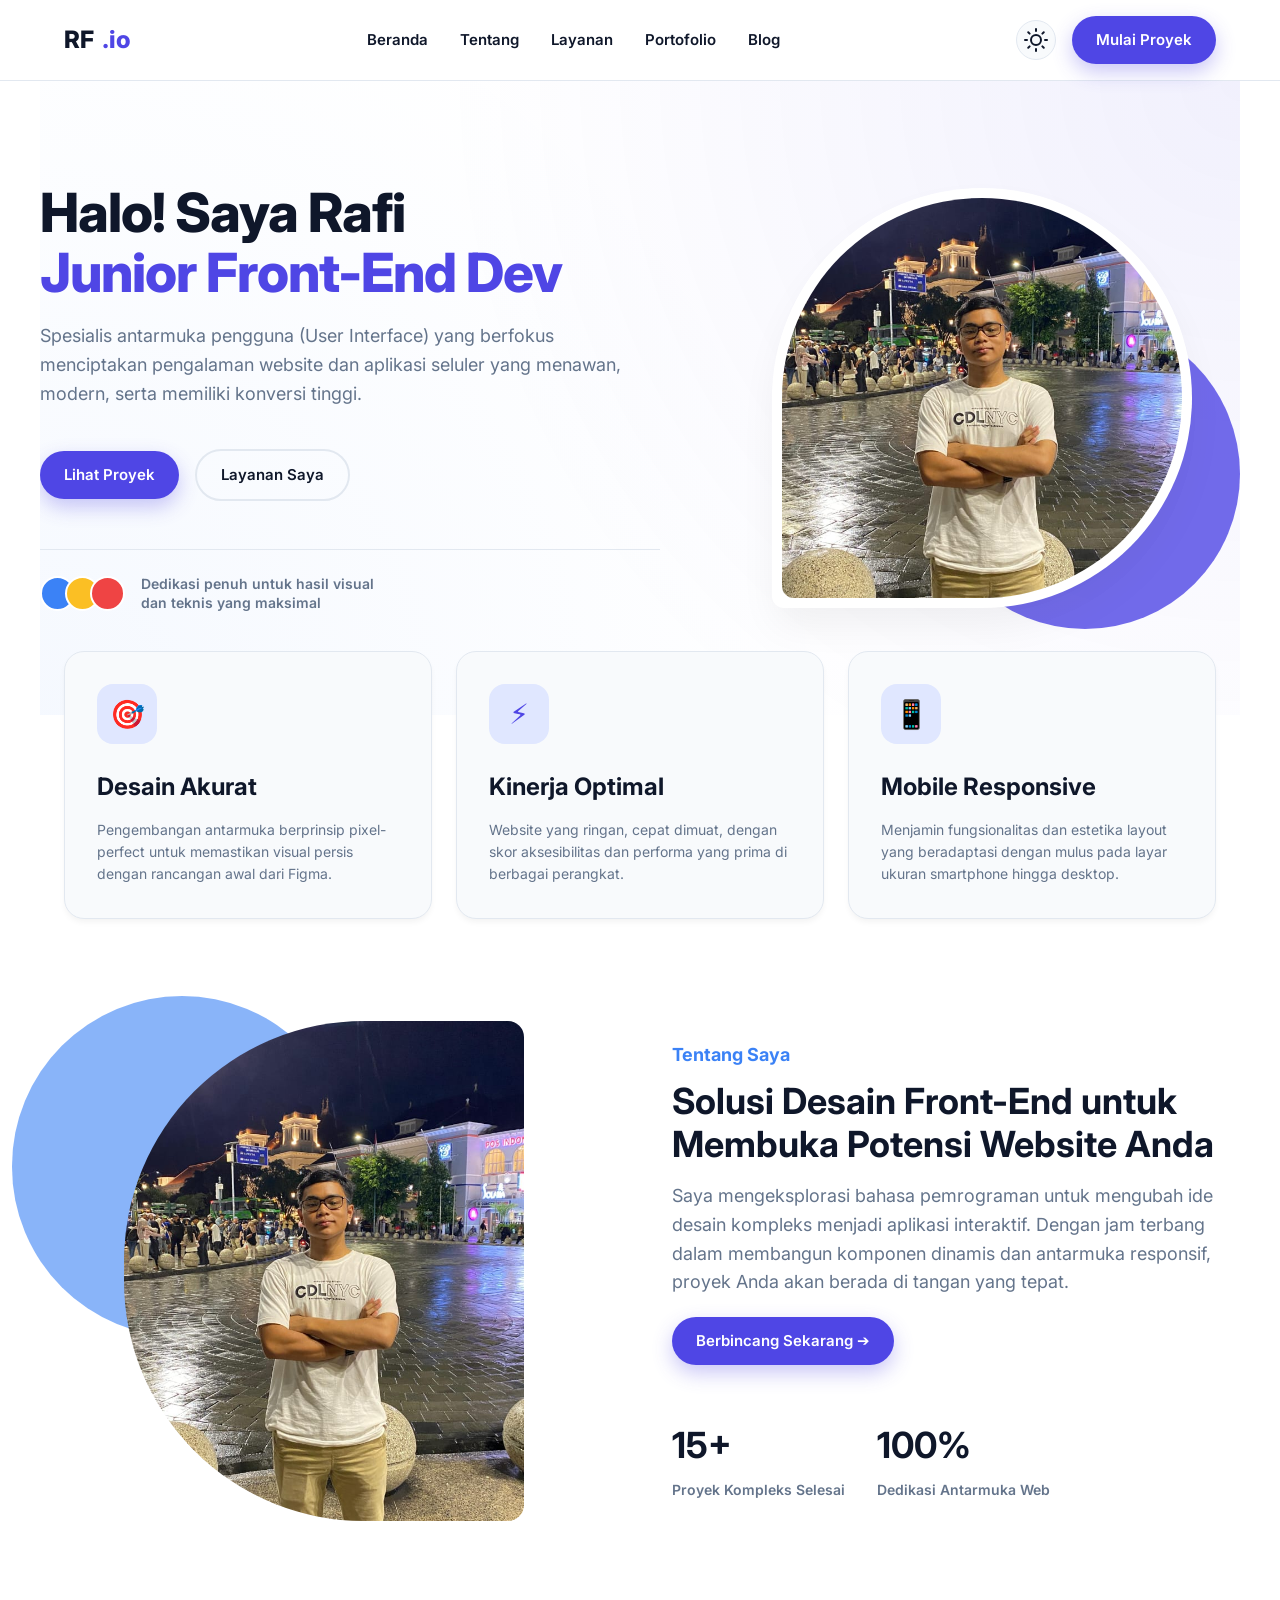
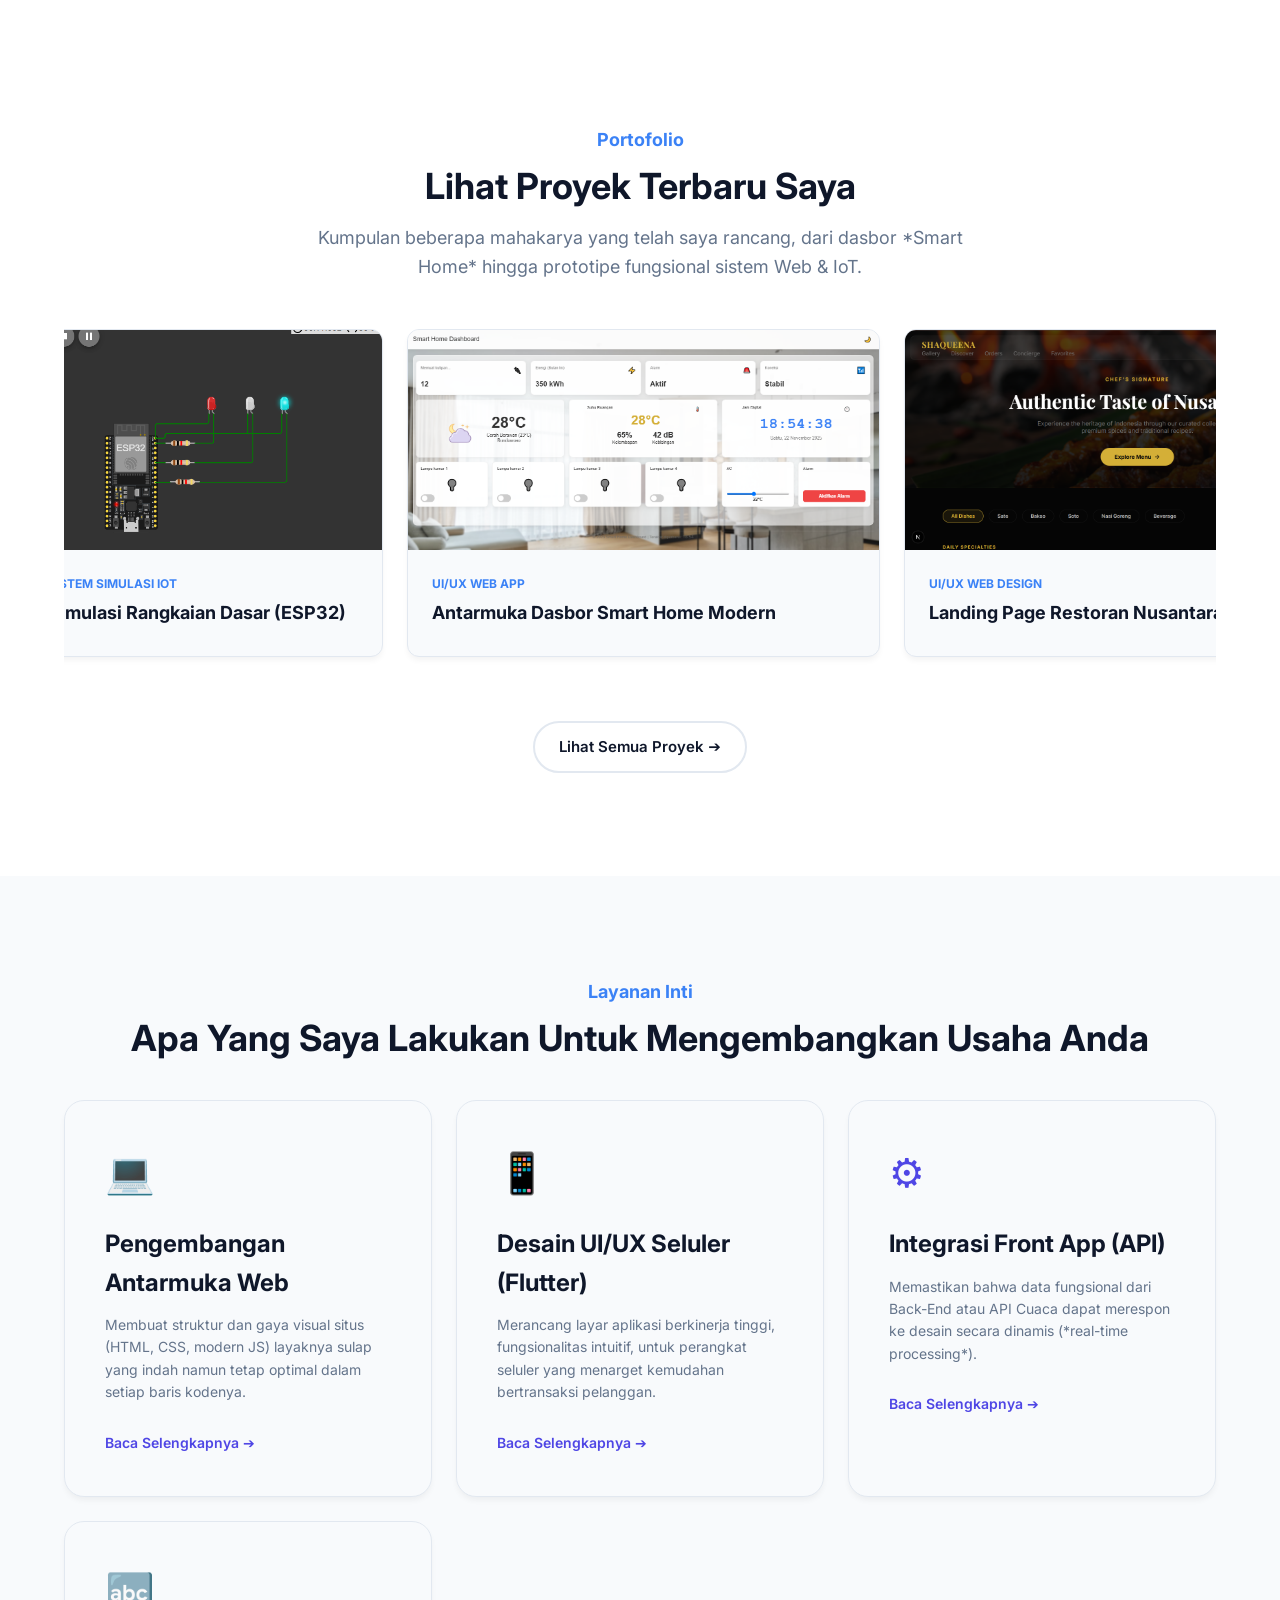
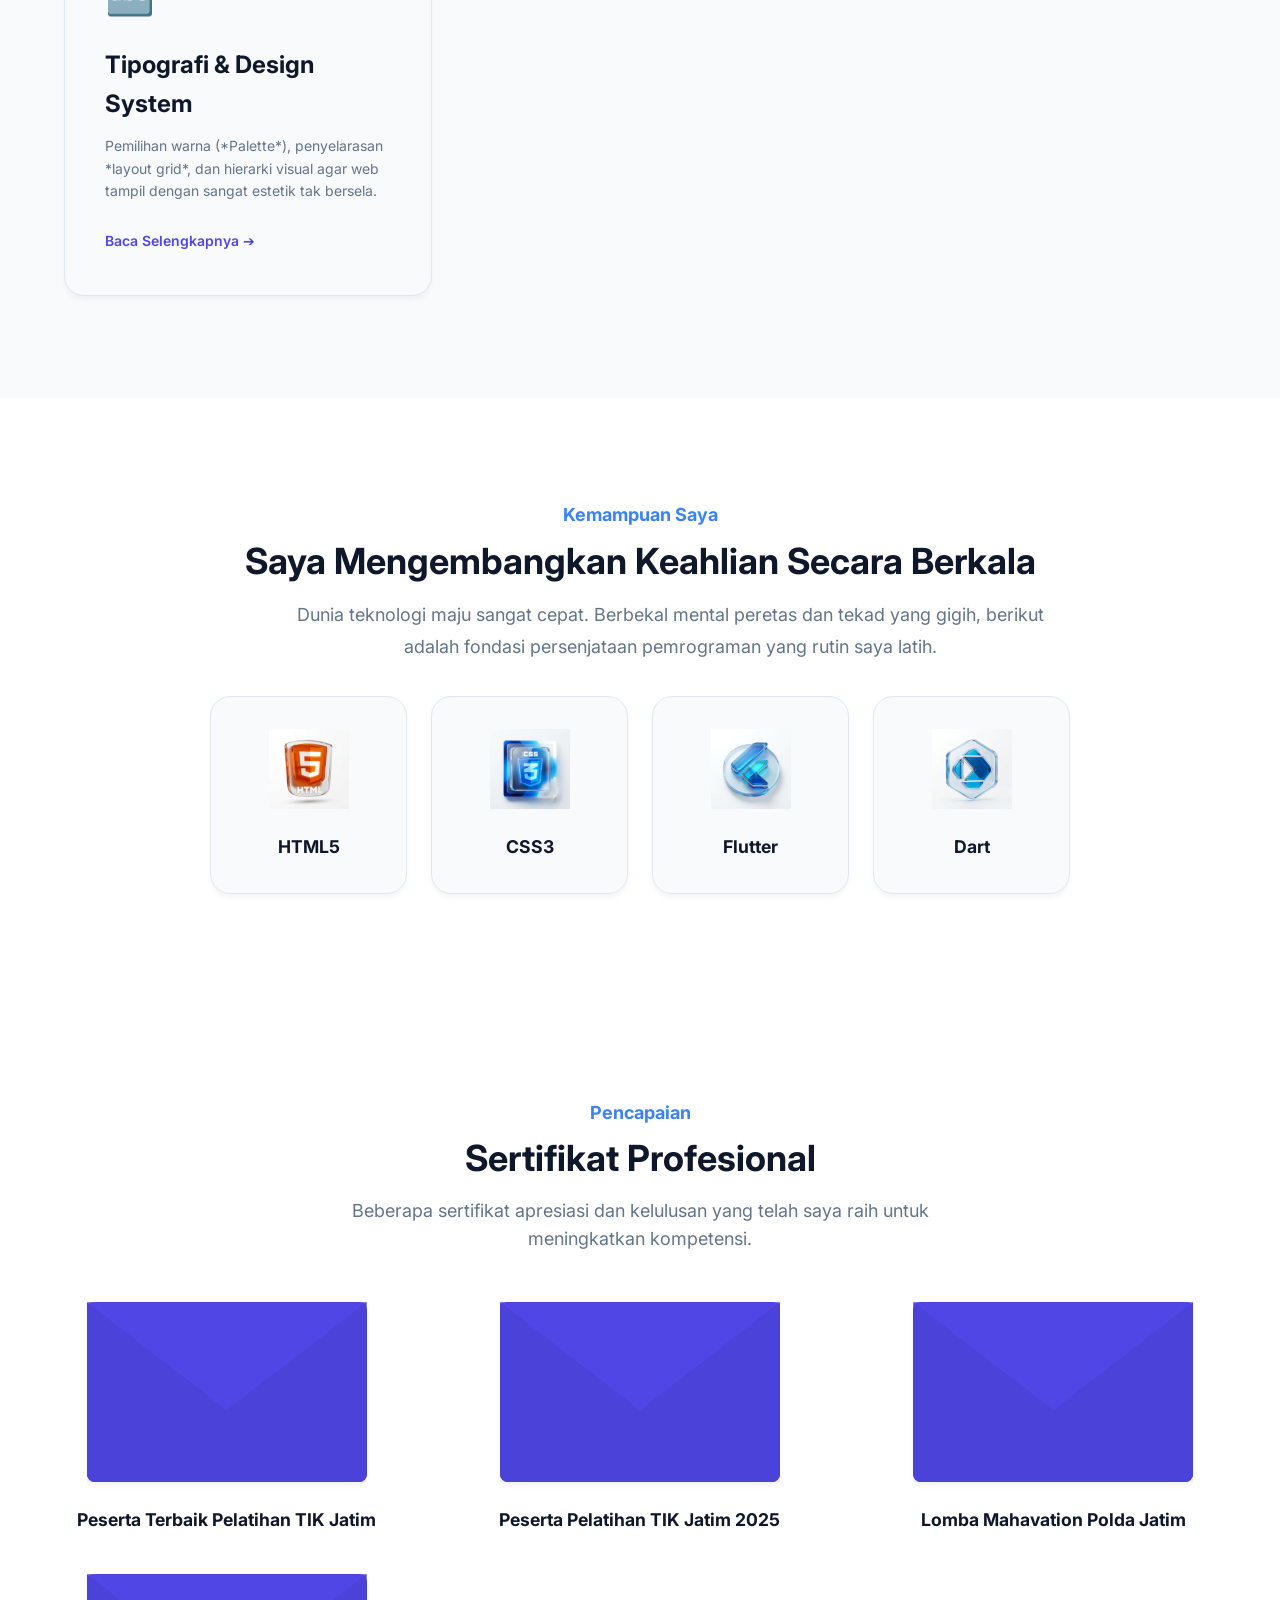
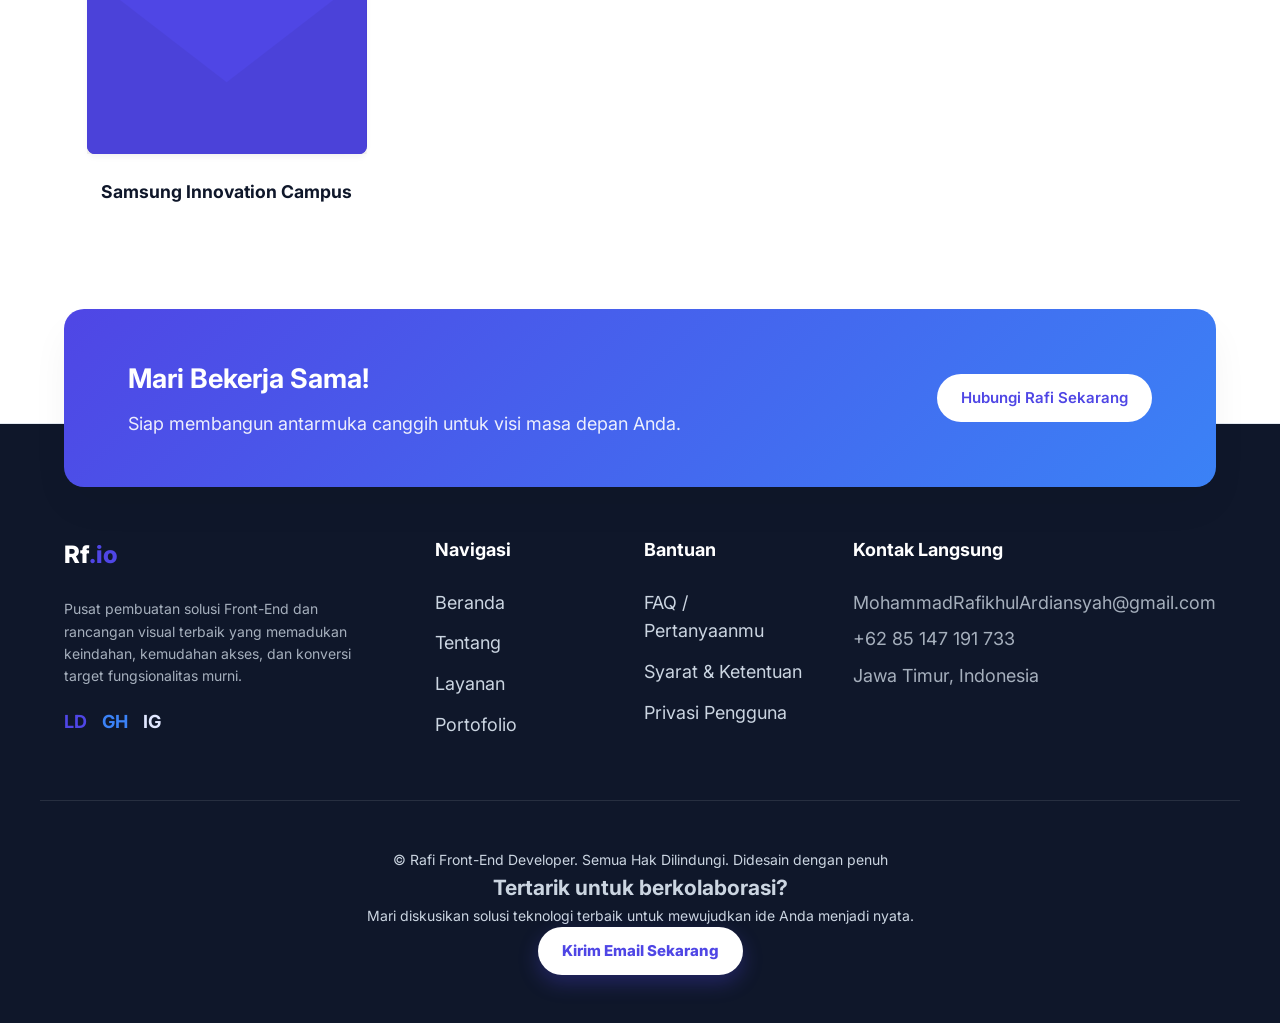
==== index.html @ da5c65f7 "first commit lagi" ====
<!doctype html>
<html lang="id">

<head>
    <meta charset="utf-8" />
    <meta name="viewport" content="width=device-width, initial-scale=1" />
    <title>Rafi — Pengembang Front-End modern</title>
    <link rel="stylesheet" href="style.css">
    <link rel="icon" type="image/png" href="profil.png">
    <link href="https://fonts.googleapis.com/css2?family=Inter:wght@300;400;600;700;800&display=swap" rel="stylesheet">
    <link href="https://unpkg.com/aos@2.3.1/dist/aos.css" rel="stylesheet">
    <link rel="stylesheet" type="text/css" href="https://cdn.jsdelivr.net/gh/devicons/devicon@latest/devicon.min.css" />
</head>

<body>

    <header>
        <div class="logo">
            <span style="color:var(--text-dark)">RF</span><span style="color:var(--primary)">.io</span>
        </div>
        <nav class="desktop-nav">
            <a href="#">Beranda</a>
            <a href="#about">Tentang</a>
            <a href="#services">Layanan</a>
            <a href="#portfolio">Portofolio</a>
            <a href="#blog">Blog</a>
        </nav>
        <div class="header-actions">
            <button class="theme-toggle" id="theme-toggle" aria-label="Toggle Theme">
                <svg class="sun-icon" viewBox="0 0 24 24" width="24" height="24" stroke="currentColor" stroke-width="2"
                    fill="none" stroke-linecap="round" stroke-linejoin="round">
                    <circle cx="12" cy="12" r="5"></circle>
                    <line x1="12" y1="1" x2="12" y2="3"></line>
                    <line x1="12" y1="21" x2="12" y2="23"></line>
                    <line x1="4.22" y1="4.22" x2="5.64" y2="5.64"></line>
                    <line x1="18.36" y1="18.36" x2="19.78" y2="19.78"></line>
                    <line x1="1" y1="12" x2="3" y2="12"></line>
                    <line x1="21" y1="12" x2="23" y2="12"></line>
                    <line x1="4.22" y1="19.78" x2="5.64" y2="18.36"></line>
                    <line x1="18.36" y1="5.64" x2="19.78" y2="4.22"></line>
                </svg>
                <svg class="moon-icon" viewBox="0 0 24 24" width="24" height="24" stroke="currentColor" stroke-width="2"
                    fill="none" stroke-linecap="round" stroke-linejoin="round">
                    <path d="M21 12.79A9 9 0 1 1 11.21 3 7 7 0 0 0 21 12.79z"></path>
                </svg>
            </button>
            <a href="#contact" class="btn btn-primary nav-cta">Mulai Proyek</a>
            <button class="hamburger-btn" id="hamburger-btn" aria-label="Menu Navigasi">
                <span></span>
                <span></span>
                <span></span>
            </button>
        </div>

        <div class="mobile-nav-overlay" id="nav-overlay"></div>
        <nav class="mobile-nav" id="mobile-nav">
            <div class="mobile-nav-header">
                <div class="logo">
                    <span style="color:var(--text-dark)">Rf</span><span style="color:var(--primary)">.io</span>
                </div>
                <button class="close-nav" id="close-nav">&times;</button>
            </div>
            <div class="mobile-nav-links">
                <a href="#" class="m-link">Beranda</a>
                <a href="#about" class="m-link">Tentang</a>
                <a href="#services" class="m-link">Layanan</a>
                <a href="#portfolio" class="m-link">Portofolio</a>
                <a href="#blog" class="m-link">Blog</a>
                <a href="#contact" class="btn btn-primary m-cta">Mulai Proyek</a>
            </div>
        </nav>
    </header>

    <!-- HERO SECTION -->
    <section class="hero container">
        <div class="hero-content">
            <div class="hero-text" data-aos="fade-right">
                <h1>Halo! Saya Rafi <br><span>Junior Front-End Dev</span></h1>
                <p>Spesialis antarmuka pengguna (User Interface) yang berfokus menciptakan pengalaman website dan
                    aplikasi seluler yang menawan, modern, serta memiliki konversi tinggi.</p>
                <div class="hero-actions">
                    <a href="#portfolio" class="btn btn-primary">Lihat Proyek</a>
                    <a href="#services" class="btn btn-outline">Layanan Saya</a>
                </div>

                <div class="trusted-badge">
                    <div class="avatars">
                        <!-- Placeholder avatar circles -->
                        <div style="width:35px;height:35px;background:#3b82f6;border-radius:50%;border:2px solid #fff;">
                        </div>
                        <div
                            style="width:35px;height:35px;background:#fbbf24;border-radius:50%;border:2px solid #fff;margin-left:-10px;">
                        </div>
                        <div
                            style="width:35px;height:35px;background:#ef4444;border-radius:50%;border:2px solid #fff;margin-left:-10px;">
                        </div>
                    </div>
                    <div class="trusted-text">Dedikasi penuh untuk hasil visual<br>dan teknis yang maksimal</div>
                </div>
            </div>

            <div class="hero-image" data-aos="zoom-in" data-aos-delay="200">
                <div class="blob-deco"></div>
                <div class="image-shape">
                    <!-- Tetap memakai foto profil buatan user -->
                    <img src="img/WhatsApp Image 2025-11-25 at 09.58.58.jpeg" alt="Rafi Foto Utama">
                </div>
            </div>
        </div>
    </section>

    <!-- HIGHLIGHTS / TARGET -->
    <section class="container" style="position:relative">
        <div class="highlights">
            <div class="highlight-card" data-aos="fade-up" data-aos-delay="100">
                <div class="hl-icon">🎯</div>
                <h3>Desain Akurat</h3>
                <p>Pengembangan antarmuka berprinsip pixel-perfect untuk memastikan visual persis dengan rancangan awal
                    dari Figma.</p>
            </div>
            <div class="highlight-card" data-aos="fade-up" data-aos-delay="200">
                <div class="hl-icon">⚡</div>
                <h3>Kinerja Optimal</h3>
                <p>Website yang ringan, cepat dimuat, dengan skor aksesibilitas dan performa yang prima di berbagai
                    perangkat.</p>
            </div>
            <div class="highlight-card" data-aos="fade-up" data-aos-delay="300">
                <div class="hl-icon">📱</div>
                <h3>Mobile Responsive</h3>
                <p>Menjamin fungsionalitas dan estetika layout yang beradaptasi dengan mulus pada layar ukuran
                    smartphone hingga desktop.</p>
            </div>
        </div>
    </section>

    <!-- ABOUT SECTION -->
    <section id="about" class="about container">
        <div class="about-image" data-aos="fade-right">
            <div class="about-blob"></div>
            <div class="about-shape">
                <!-- Foto cadangan jika user punya -->
                <img src="img/WhatsApp Image 2025-11-25 at 09.58.58.jpeg" alt="Tentang Saya">
            </div>
        </div>

        <div class="about-text" data-aos="fade-left">
            <h4 style="color:var(--secondary);margin-bottom:10px;">Tentang Saya</h4>
            <h2 class="section-title">Solusi Desain Front-End untuk Membuka Potensi Website Anda</h2>
            <p style="color:var(--text-muted); margin-bottom: 20px;">
                Saya mengeksplorasi bahasa pemrograman untuk mengubah ide desain kompleks menjadi aplikasi interaktif.
                Dengan jam terbang dalam membangun komponen dinamis dan antarmuka responsif, proyek Anda akan berada di
                tangan yang tepat.
            </p>
            <a href="#services" class="btn btn-primary" style="margin-bottom:20px;">Berbincang Sekarang ➔</a>

            <div class="about-stats">
                <div class="stat-item">
                    <h4>15+</h4>
                    <p>Proyek Kompleks Selesai</p>
                </div>
                <div class="stat-item">
                    <h4>100%</h4>
                    <p>Dedikasi Antarmuka Web</p>
                </div>
            </div>
        </div>
    </section>

    <!-- PORTFOLIO SECTION -->
    <section id="portfolio" class="section-padding" style="background:var(--bg-main)">
        <div class="container">
            <div class="text-center" data-aos="fade-up">
                <h4 style="color:var(--secondary);margin-bottom:10px;">Portofolio</h4>
                <h2 class="section-title">Lihat Proyek Terbaru Saya</h2>
                <p class="section-subtitle">Kumpulan beberapa mahakarya yang telah saya rancang, dari dasbor *Smart
                    Home* hingga prototipe fungsional sistem Web & IoT.</p>
            </div>

            <div class="portfolio-grid">
                <!-- Gunakan gambar proyek milik user -->
                <div class="pf-card" data-aos="fade-up" data-aos-delay="100"
                    data-title="Simulasi Rangkaian Dasar (ESP32)" data-category="Sistem Simulasi IoT"
                    data-image="img/project1.png" 
                    data-desc="Proyek ini mensimulasikan lingkungan dasar IoT menggunakan kontroler ESP32, dirancang untuk menunjukkan responsivitas perangkat keras virtual terhadap kontrol antarmuka secara real-time. Bahasa yang digunakan mencakup C++ dan JavaScript untuk integrasi.">
                    <div class="pf-img"><img src="img/project1.png" alt="Proyek 1"></div>
                    <div class="pf-info">
                        <div class="pf-category">Sistem Simulasi IoT</div>
                        <h3>Simulasi Rangkaian Dasar (ESP32)</h3>
                    </div>
                </div>

                <div class="pf-card" data-aos="fade-up" data-aos-delay="200"
                    data-title="Antarmuka Dasbor Smart Home Modern" data-category="UI/UX Web App"
                    data-image="img/project2.png"
                    data-desc="Dasbor web fungsional yang memungkinkan klien untuk memantau penggunaan energi, mengatur pencahayaan, dan keamanan rumah secara holistik dengan desain bergaya glassmorphism dan tata letak grid.">
                    <div class="pf-img"><img src="img/project2.png" alt="Proyek 2"></div>
                    <div class="pf-info">
                        <div class="pf-category">UI/UX Web App</div>
                        <h3>Antarmuka Dasbor Smart Home Modern</h3>
                    </div>
                </div>

                <div class="pf-card" data-aos="fade-up" data-aos-delay="300"
                    data-title="Landing Page Restoran Nusantara" data-category="UI/UX Web Design"
                    data-image="img/website_satu.png"
                    data-desc="Desain antarmuka landing page premium untuk restoran Shaqueena yang menyajikan masakan khas Nusantara. Mengusung visual elegan, navigasi menu (Sate, Bakso, Soto) yang tertata rapi, dan tombol panggil tindakan (Call to Action) yang menarik perhatian pelanggan.">
                    <div class="pf-img"><img src="img/website_satu.png" alt="Restoran Shaqueena"></div>
                    <div class="pf-info">
                        <div class="pf-category">UI/UX Web Design</div>
                        <h3>Landing Page Restoran Nusantara</h3>
                    </div>
                </div>

                <div class="pf-card" data-aos="fade-up" data-aos-delay="400"
                    data-title="Website Pameran Mobil Premium" data-category="Automotive Website"
                    data-image="img/website_dua.png"
                    data-desc="Platform dealer mobil Velocity Motors. Menggunakan tampilan mode gelap premium dengan tata letak minimalis dan eksklusif untuk menonjolkan kendaraan bergaya supercar. Dilengkapi dengan fasilitas ulasan video dan sistem pemesanan Test Drive.">
                    <div class="pf-img"><img src="img/website_dua.png" alt="Velocity Motors"></div>
                    <div class="pf-info">
                        <div class="pf-category">Automotive Website</div>
                        <h3>Website Pameran Mobil Premium</h3>
                    </div>
                </div>

                <div class="pf-card" data-aos="fade-up" data-aos-delay="500"
                    data-title="Sistem Layanan Pengaduan Sekolah" data-category="Sistem Informasi Publik"
                    data-image="img/website_tiga.png"
                    data-desc="Sistem Pengaduan dan Aspirasi untuk SMKN 1 Bondowoso. Dirancang dengan elemen antarmuka yang bersih (clean UI), lengkap dengan ilustrasi modern. Sistem ini memudahkan partisipasi aktif siswa maupun masyarakat untuk menyampaikan laporan secara transparan.">
                    <div class="pf-img"><img src="img/website_tiga.png" alt="Pengaduan SMKN 1 Bondowoso"></div>
                    <div class="pf-info">
                        <div class="pf-category">Sistem Informasi Publik</div>
                        <h3>Sistem Pengaduan SMKN 1 Bondowoso</h3>
                    </div>
                </div>

                <div class="pf-card" data-aos="fade-up" data-aos-delay="600"
                    data-title="Aplikasi Pemesanan Makanan Sehat" data-category="Food Delivery Platform"
                    data-image="img/website_empat.png"
                    data-desc="Desain aplikasi web pengiriman makanan segar premium. Mengoptimalkan palet warna cerah namun menenangkan demi menyorot sajian makanan bergizi. Memiliki navigasi kategori yang gampang diakses serta menu cari berfitur lengkap (lengkap dengan penanda popularitas & waktu pengantaran).">
                    <div class="pf-img"><img src="img/website_empat.png" alt="Food Delivery"></div>
                    <div class="pf-info">
                        <div class="pf-category">Food Delivery Platform</div>
                        <h3>Aplikasi Pemesanan Makanan Sehat</h3>
                    </div>
                </div>
            </div>
            <div class="text-center">
                <a href="https://github.com" class="btn btn-outline" target="_blank">Lihat Semua Proyek ➔</a>
            </div>
        </div>
    </section>

    <!-- SERVICES -->
    <section id="services" class="services-section section-padding">
        <div class="container text-center" data-aos="fade-up">
            <h4 style="color:var(--secondary);margin-bottom:10px;">Layanan Inti</h4>
            <h2 class="section-title">Apa Yang Saya Lakukan Untuk Mengembangkan Usaha Anda</h2>
        </div>
        <div class="container services-grid" style="margin-top:40px;">
            <div class="service-box" data-aos="zoom-in" data-aos-delay="100">
                <div class="sv-icon">💻</div>
                <h3>Pengembangan Antarmuka Web</h3>
                <p>Membuat struktur dan gaya visual situs (HTML, CSS, modern JS) layaknya sulap yang indah namun tetap
                    optimal dalam setiap baris kodenya.</p>
                <a href="#" class="read-more">Baca Selengkapnya ➔</a>
            </div>
            <div class="service-box" data-aos="zoom-in" data-aos-delay="200">
                <div class="sv-icon">📱</div>
                <h3>Desain UI/UX Seluler (Flutter)</h3>
                <p>Merancang layar aplikasi berkinerja tinggi, fungsionalitas intuitif, untuk perangkat seluler yang
                    menarget kemudahan bertransaksi pelanggan.</p>
                <a href="#" class="read-more">Baca Selengkapnya ➔</a>
            </div>
            <div class="service-box" data-aos="zoom-in" data-aos-delay="300">
                <div class="sv-icon">⚙️</div>
                <h3>Integrasi Front App (API)</h3>
                <p>Memastikan bahwa data fungsional dari Back-End atau API Cuaca dapat merespon ke desain secara dinamis
                    (*real-time processing*).</p>
                <a href="#" class="read-more">Baca Selengkapnya ➔</a>
            </div>
            <div class="service-box" data-aos="zoom-in" data-aos-delay="400">
                <div class="sv-icon">🔤</div>
                <h3>Tipografi & Design System</h3>
                <p>Pemilihan warna (*Palette*), penyelarasan *layout grid*, dan hierarki visual agar web tampil dengan
                    sangat estetik tak bersela.</p>
                <a href="#" class="read-more">Baca Selengkapnya ➔</a>
            </div>
        </div>
    </section>

    <!-- SKILLS SECTION -->
    <section class="section-padding container skills-section">
        <div data-aos="fade-right">
            <h4 style="color:var(--secondary);margin-bottom:10px;">Kemampuan Saya</h4>
            <h2 class="section-title">Saya Mengembangkan Keahlian Secara Berkala</h2>
            <p style="color:var(--text-muted); margin-bottom: 30px; margin-left: 60px;">
                Dunia teknologi maju sangat cepat. Berbekal mental peretas dan tekad yang gigih, berikut adalah fondasi
                persenjataan pemrograman yang rutin saya latih.
            </p>

            <div class="skills-grid">
                <div class="skill-card" data-aos="zoom-in" data-aos-delay="100">
                    <div class="skill-icon">
                        <img src="img/html_logo.png" alt="HTML5" style="width: 80px; height: 80px; object-fit: contain;">
                    </div>
                    <span>HTML5</span>
                </div>
                <div class="skill-card" data-aos="zoom-in" data-aos-delay="200">
                    <div class="skill-icon">
                        <img src="img/css_logo.png" alt="CSS3" style="width: 80px; height: 80px; object-fit: contain;">
                    </div>
                    <span>CSS3</span>
                </div>
                <div class="skill-card" data-aos="zoom-in" data-aos-delay="300">
                    <div class="skill-icon">
                        <img src="img/flutter_logo.png" alt="Flutter"
                            style="width: 80px; height: 80px; object-fit: contain;">
                    </div>
                    <span>Flutter</span>
                </div>
                <div class="skill-card" data-aos="zoom-in" data-aos-delay="400">
                    <div class="skill-icon">
                        <img src="img/dart_logo.png" alt="Dart" style="width: 80px; height: 80px; object-fit: contain;">
                    </div>
                    <span>Dart</span>
                </div>
            </div>
        </div>
    </section>

    <!-- CERTIFICATES SECTION -->
    <section id="certificates" class="section-padding container">
        <div class="text-center" data-aos="fade-up">
            <h4 style="color:var(--secondary);margin-bottom:10px;">Pencapaian</h4>
            <h2 class="section-title">Sertifikat Profesional</h2>
            <p class="section-subtitle">Beberapa sertifikat apresiasi dan kelulusan yang telah saya raih untuk meningkatkan kompetensi.</p>
        </div>

        <div class="certs-grid">
            <!-- Envelope 1 -->
            <div class="cert-item" data-aos="zoom-in" data-aos-delay="100" onclick="openCertModal('img/sertifikat_satu.jpg')">
                <div class="cert-envelope-container">
                    <div class="cert-envelope-flap"></div>
                    <div class="cert-envelope-letter">
                        <img src="img/sertifikat_satu.jpg" alt="Peserta Terbaik Pelatihan TIK">
                    </div>
                    <div class="cert-envelope-front"></div>
                </div>
                <div class="cert-title">Peserta Terbaik Pelatihan TIK Jatim</div>
            </div>

            <!-- Envelope 2 -->
            <div class="cert-item" data-aos="zoom-in" data-aos-delay="200" onclick="openCertModal('img/sertifikat_dua.jpg')">
                <div class="cert-envelope-container">
                    <div class="cert-envelope-flap"></div>
                    <div class="cert-envelope-letter">
                        <img src="img/sertifikat_dua.jpg" alt="Peserta Pelatihan TIK Jatim">
                    </div>
                    <div class="cert-envelope-front"></div>
                </div>
                <div class="cert-title">Peserta Pelatihan TIK Jatim 2025</div>
            </div>

            <!-- Envelope 3 -->
            <div class="cert-item" data-aos="zoom-in" data-aos-delay="300" onclick="openCertModal('img/sertifikat_tiga.jpg')">
                <div class="cert-envelope-container">
                    <div class="cert-envelope-flap"></div>
                    <div class="cert-envelope-letter">
                        <img src="img/sertifikat_tiga.jpg" alt="Lomba Mahavation Polda Jatim">
                    </div>
                    <div class="cert-envelope-front"></div>
                </div>
                <div class="cert-title">Lomba Mahavation Polda Jatim</div>
            </div>

            <!-- Envelope 4 -->
            <div class="cert-item" data-aos="zoom-in" data-aos-delay="400" onclick="openCertModal('img/sertifikat_lima.jpg')">
                <div class="cert-envelope-container">
                    <div class="cert-envelope-flap"></div>
                    <div class="cert-envelope-letter">
                        <img src="img/sertifikat_lima.jpg" alt="Samsung Innovation Campus">
                    </div>
                    <div class="cert-envelope-front"></div>
                </div>
                <div class="cert-title">Samsung Innovation Campus</div>
            </div>
        </div>
    </section>

    <!-- CALL TO ACTION -->
    <div class="container" style="position:relative;">
        <div class="cta-box" data-aos="zoom-in">
            <div>
                <h2 style="margin-bottom:10px;">Mari Bekerja Sama!</h2>
                <p style="opacity:0.9">Siap membangun antarmuka canggih untuk visi masa depan Anda.</p>
            </div>
            <a href="#contact" class="btn" style="background:white; color:var(--primary);">Hubungi Rafi Sekarang</a>
        </div>
    </div>

    <!-- MODAL POPUP PROYEK -->
    <div id="projectModal" class="project-modal">
        <div class="modal-content">
            <button class="modal-close" onclick="closeModal()">×</button>
            <div>
                <img id="modalImg" src="" alt="Detail Proyek" class="modal-img">
            </div>
            <div class="modal-info">
                <div id="modalCategory" class="modal-category"></div>
                <h3 id="modalTitle" class="modal-title"></h3>
                <p id="modalDesc" class="modal-desc"></p>
                <div class="modal-links">
                    <a href="#" id="modalDemoBtn" class="btn btn-primary" style="padding: 10px 20px;"
                        target="_blank">Live Demo</a>
                    <a href="#" id="modalGithubBtn" class="btn btn-outline" style="padding: 10px 20px;"
                        target="_blank">Kode GitHub</a>
                </div>
            </div>
        </div>
    </div>

    <!-- FOOTER -->
    <footer id="contact">
        <div class="container footer-grid">
            <div>
                <a href="#" class="footer-logo">Rf<span style="color:var(--primary)">.io</span></a>
                <p style="margin-bottom:20px; font-size:14px; opacity:0.8;">Pusat pembuatan solusi Front-End dan
                    rancangan visual terbaik yang memadukan keindahan, kemudahan akses, dan konversi target
                    fungsionalitas murni.</p>
                <div style="display:flex;gap:15px; font-weight:bold;">
                    <a href="#" style="color:var(--primary)">LD</a>
                    <a href="#" style="color:var(--secondary)">GH</a>
                    <a href="#" style="color:var(--light-accent)">IG</a>
                </div>
            </div>

            <div>
                <h4>Navigasi</h4>
                <ul class="footer-links">
                    <li><a href="#">Beranda</a></li>
                    <li><a href="#about">Tentang</a></li>
                    <li><a href="#services">Layanan</a></li>
                    <li><a href="#portfolio">Portofolio</a></li>
                </ul>
            </div>

            <div>
                <h4>Bantuan</h4>
                <ul class="footer-links">
                    <li><a href="#">FAQ / Pertanyaanmu</a></li>
                    <li><a href="#">Syarat & Ketentuan</a></li>
                    <li><a href="#">Privasi Pengguna</a></li>
                </ul>
            </div>

            <div>
                <h4>Kontak Langsung</h4>
                <ul class="footer-links" style="opacity:0.8;">
                    <li style="margin-bottom:8px;">MohammadRafikhulArdiansyah@gmail.com</li>
                    <li style="margin-bottom:8px;">+62 85 147 191 733</li>
                    <li>Jawa Timur, Indonesia</li>
                </ul>
            </div>
        </div>

        <div class="container copyright">
            &copy; <span id="year"></span> Rafi Front-End Developer. Semua Hak Dilindungi. Didesain dengan penuh
            <div class="cta-text">
                <h2>Tertarik untuk berkolaborasi?</h2>
                <p>Mari diskusikan solusi teknologi terbaik untuk mewujudkan ide Anda menjadi nyata.</p>
            </div>
            <a href="mailto:username@email.com" class="btn btn-primary"
                style="background:white; color:var(--primary); font-weight:800;">Kirim Email Sekarang</a>
        </div>
    </footer>

        <!-- CERTIFICATE MODAL POPUP -->
        <div class="project-modal" id="certModal">
            <div class="cert-modal-content" onclick="event.stopPropagation()">
                <button class="cert-modal-close" onclick="closeCertModal()">&times;</button>
                <img src="" alt="Sertifikat Penuh" id="certModalImg" class="cert-modal-img">
            </div>
        </div>

        <!-- JS Scripts -->
        <script src="https://unpkg.com/aos@2.3.1/dist/aos.js"></script>
        <script>
            // AOS Initialization
            AOS.init({
                duration: 800,
                once: true,
                mirror: true,
                offset: 20
            });

            // Portfolio Auto-Scroll Logic
            const portfolioGrid = document.querySelector('.portfolio-grid');
            if (portfolioGrid) {
                // Clone items for infinite loop
                const cards = Array.from(portfolioGrid.children);
                cards.forEach(card => {
                    const clone = card.cloneNode(true);
                    portfolioGrid.appendChild(clone);
                });

                let isPaused = false;
                let scrollAmount = 0;
                const scrollSpeed = 0.8; // Speed adjustment

                function step() {
                    if (!isPaused) {
                        scrollAmount += scrollSpeed;
                        if (scrollAmount >= portfolioGrid.scrollWidth / 2) {
                            scrollAmount = 0;
                        }
                        portfolioGrid.scrollLeft = scrollAmount;
                    }
                    window.requestAnimationFrame(step);
                }

                // Start animation
                window.requestAnimationFrame(step);

                // Interaction Handlers
                portfolioGrid.addEventListener('mouseenter', () => isPaused = true);
                portfolioGrid.addEventListener('mouseleave', () => isPaused = false);
                portfolioGrid.addEventListener('touchstart', () => isPaused = true, { passive: true });
                portfolioGrid.addEventListener('touchend', () => isPaused = false, { passive: true });

                // Sync scrollAmount if user scrolls manually
                portfolioGrid.addEventListener('scroll', () => {
                    if (isPaused) {
                        scrollAmount = portfolioGrid.scrollLeft;
                    }
                });
            }

            // Logika Modal Proyek
            const modal = document.getElementById('projectModal');
            const cards = document.querySelectorAll('.pf-card');

            cards.forEach(card => {
                card.addEventListener('click', () => {
                    document.getElementById('modalTitle').innerText = card.getAttribute('data-title');
                    document.getElementById('modalCategory').innerText = card.getAttribute('data-category');
                    document.getElementById('modalImg').src = card.getAttribute('data-image');
                    document.getElementById('modalDesc').innerText = card.getAttribute('data-desc');

                    const githubLink = card.getAttribute('data-github');
                    const demoLink = card.getAttribute('data-demo');

                    const btnGithub = document.getElementById('modalGithubBtn');
                    const btnDemo = document.getElementById('modalDemoBtn');

                    if (githubLink) {
                        btnGithub.style.display = 'inline-block';
                        btnGithub.href = githubLink;
                    } else {
                        btnGithub.style.display = 'none';
                    }

                    if (demoLink) {
                        btnDemo.style.display = 'inline-block';
                        btnDemo.href = demoLink;
                    } else {
                        btnDemo.style.display = 'none';
                    }

                    modal.classList.add('active');
                });
            });

            function closeModal() {
                modal.classList.remove('active');
            }

            modal.addEventListener('click', (e) => {
                if (e.target === modal) {
                    closeModal();
                }
            });

            // Logika Mobile Menu
            const hamburgerBtn = document.getElementById('hamburger-btn');
            const closeNavBtn = document.getElementById('close-nav');
            const mobileNav = document.getElementById('mobile-nav');
            const navOverlay = document.getElementById('nav-overlay');
            const mLinks = document.querySelectorAll('.m-link, .m-cta');

            function toggleMobileMenu() {
                mobileNav.classList.toggle('active');
                navOverlay.classList.toggle('active');
                hamburgerBtn.classList.toggle('active');
                document.body.style.overflow = mobileNav.classList.contains('active') ? 'hidden' : '';
            }

            hamburgerBtn.addEventListener('click', toggleMobileMenu);
            closeNavBtn.addEventListener('click', toggleMobileMenu);
            navOverlay.addEventListener('click', toggleMobileMenu);

            mLinks.forEach(link => {
                link.addEventListener('click', () => {
                    if (mobileNav.classList.contains('active')) {
                        toggleMobileMenu();
                    }
                });
            });

            // Theme Toggle Logic
            const themeToggle = document.getElementById('theme-toggle');
            const htmlElement = document.documentElement;

            const savedTheme = localStorage.getItem('theme');
            const prefersDark = window.matchMedia('(prefers-color-scheme: dark)').matches;

            if (savedTheme) {
                htmlElement.setAttribute('data-theme', savedTheme);
            } else if (prefersDark) {
                htmlElement.setAttribute('data-theme', 'dark');
            }

            themeToggle.addEventListener('click', () => {
                const currentTheme = htmlElement.getAttribute('data-theme');
                const newTheme = currentTheme === 'dark' ? 'light' : 'dark';

                htmlElement.setAttribute('data-theme', newTheme);
                localStorage.setItem('theme', newTheme);
            });
            // Logika Modal Sertifikat
            const certModalContainer = document.getElementById('certModal');
            
            function openCertModal(imageSrc) {
                document.getElementById('certModalImg').src = imageSrc;
                certModalContainer.classList.add('active');
                document.body.style.overflow = 'hidden';
            }

            function closeCertModal() {
                certModalContainer.classList.remove('active');
                document.body.style.overflow = '';
            }

            if(certModalContainer) {
                certModalContainer.addEventListener('click', (e) => {
                    if (e.target === certModalContainer) {
                        closeCertModal();
                    }
                });
            }
        </script>
</body>

</html>
---- style.css ----
:root {
    --primary: #4f46e5;
    --primary-hover: #4338ca;
    --secondary: #3b82f6;
    --light-accent: #e0e7ff;
    --bg-main: #ffffff;
    --bg-alt: #f8fafc;
    --text-dark: #0f172a;
    --text-muted: #64748b;
    --border-color: #e2e8f0;
    --shadow-sm: 0 4px 6px -1px rgba(0, 0, 0, 0.05);
    --shadow-lg: 0 20px 40px -5px rgba(0, 0, 0, 0.06);
    --radius-md: 12px;
    --radius-lg: 20px;

    /* Fluid Typography System (320px -> 1440px) */
    --f-h1: clamp(2.25rem, 8vw, 3.375rem);
    /* ~36px -> 54px */
    --f-h2: clamp(1.75rem, 5.5vw, 2.25rem);
    /* ~28px -> 36px */
    --f-h3: clamp(1.25rem, 4vw, 1.5rem);
    /* ~20px -> 24px */
    --f-body: clamp(0.9375rem, 2vw, 1.125rem);
    /* ~15px -> 18px */
    --f-small: 0.875rem;

    /* Fluid Spacing */
    --section-p: clamp(3.5rem, 8vw, 6.5rem);
    --header-bg: rgba(255, 255, 255, 0.95);
    --footer-bg: #0f172a;
    font-family: "Inter", system-ui, sans-serif;
    transition: background-color 0.3s ease, color 0.3s ease, border-color 0.3s ease, box-shadow 0.3s ease;
}

[data-theme="dark"] {
    --bg-main: #050811;
    --bg-alt: #0a0f1e;
    --text-dark: #f8fafc;
    --text-muted: #94a3b8;
    --primary: #00f2ff;
    /* Neon Blue */
    --primary-hover: #57f7ff;
    --secondary: #3b82f6;
    --border-color: rgba(0, 242, 255, 0.15);
    --shadow-sm: 0 0 10px rgba(0, 242, 255, 0.1);
    --shadow-lg: 0 0 30px rgba(0, 242, 255, 0.15);
    --light-accent: rgba(0, 242, 255, 0.08);
    --header-bg: rgba(5, 8, 17, 0.85);
    --footer-bg: #020408;
}

* {
    box-sizing: border-box;
    margin: 0;
    padding: 0;
}

html {
    scroll-behavior: smooth;
    font-size: 16px;
    overflow-x: hidden;
}

body {
    background: var(--bg-main);
    color: var(--text-dark);
    line-height: 1.6;
    font-size: var(--f-body);
    overflow-x: hidden;
    width: 100%;
}

a {
    color: inherit;
    text-decoration: none;
    transition: 0.3s ease;
}

img {
    max-width: 100%;
    height: auto;
    display: block;
}

.container {
    max-width: 1200px;
    margin: 0 auto;
    padding: 0 1.5rem;
}

.section-padding {
    padding: var(--section-p) 0;
}

.text-center {
    text-align: center;
}

.section-title {
    font-size: var(--f-h2);
    font-weight: 700;
    margin-bottom: 1rem;
    color: var(--text-dark);
    line-height: 1.2;
}

.section-subtitle {
    color: var(--text-muted);
    max-width: 650px;
    margin: 0 auto 3rem;
    font-size: var(--f-body);
}

/* NAVBAR */
header {
    display: flex;
    justify-content: space-between;
    align-items: center;
    padding: 1rem 5%;
    position: sticky;
    top: 0;
    z-index: 1000;
    background: var(--header-bg);
    backdrop-filter: blur(10px);
    border-bottom: 1px solid var(--border-color);
}

.logo {
    font-size: clamp(1.25rem, 4vw, 1.5rem);
    font-weight: 800;
    color: var(--primary);
    display: flex;
    align-items: center;
    gap: 8px;
}

[data-theme="dark"] .logo {
    text-shadow: 0 0 12px rgba(0, 242, 255, 0.4);
}

/* Navigation Layout */
.logo span {
    color: var(--text-dark);
}

.desktop-nav {
    display: none;
    gap: 2rem;
    font-weight: 600;
    font-size: 0.9375rem;
}

.desktop-nav a {
    color: var(--text-dark);
}

.desktop-nav a:hover {
    color: var(--primary);
}

.header-actions {
    display: flex;
    align-items: center;
    gap: 1rem;
}

.nav-cta {
    display: none;
}

/* Hamburger Button Styling (Default) */
.hamburger-btn {
    display: flex;
    flex-direction: column;
    gap: 6px;
    background: transparent;
    border: none;
    cursor: pointer;
    padding: 5px;
}

.hamburger-btn span {
    display: block;
    width: 25px;
    height: 2px;
    background: var(--text-dark);
    border-radius: 2px;
    transition: 0.3s ease;
}

/* Mobile Nav Styles */
.mobile-nav-overlay {
    position: fixed;
    inset: 0;
    background: rgba(15, 23, 42, 0.5);
    opacity: 0;
    pointer-events: none;
    z-index: 1100;
    transition: 0.3s;
}

.mobile-nav-overlay.active {
    opacity: 1;
    pointer-events: auto;
}

.mobile-nav {
    position: fixed;
    top: 0;
    right: -100%;
    width: 85%;
    max-width: 320px;
    height: 100vh;
    background: var(--bg-main);
    z-index: 1200;
    transition: 0.4s cubic-bezier(0.165, 0.84, 0.44, 1);
    display: flex;
    flex-direction: column;
    padding: 2rem;
    border-left: 1px solid var(--border-color);
}

.mobile-nav.active {
    right: 0;
    box-shadow: -10px 0 30px rgba(0, 0, 0, 0.1);
}

/* Desktop Overrides (Large Screens) */
@media (min-width: 992px) {
    .desktop-nav {
        display: flex;
    }

    .nav-cta {
        display: inline-block;
    }

    .hamburger-btn {
        display: none;
    }

    .mobile-nav,
    .mobile-nav-overlay {
        display: none !important;
    }
}

.mobile-nav-header {
    display: flex;
    justify-content: space-between;
    align-items: center;
    margin-bottom: 3rem;
}

.close-nav {
    font-size: 2.5rem;
    background: none;
    border: none;
    cursor: pointer;
    line-height: 1;
}

.mobile-nav-links {
    display: flex;
    flex-direction: column;
    gap: 1.5rem;
}

.mobile-nav-links a {
    font-size: 1.25rem;
    font-weight: 700;
    color: var(--text-dark);
}

.mobile-nav-links .m-cta {
    margin-top: 1rem;
    text-align: center;
}

/* BUTTONS */
.btn {
    padding: 12px 24px;
    border-radius: 30px;
    font-weight: 600;
    font-size: 15px;
    display: inline-block;
    transition: all 0.3s ease;
    cursor: pointer;
    border: none;
}

.btn-primary {
    background: var(--primary);
    color: white;
    box-shadow: 0 8px 20px rgba(79, 70, 229, 0.3);
}

.btn-primary:hover {
    background: var(--primary-hover);
    transform: translateY(-3px);
    box-shadow: 0 12px 25px rgba(79, 70, 229, 0.4);
}

.btn-outline {
    border: 2px solid var(--border-color);
    color: var(--text-dark);
    background: transparent;
}

.btn-outline:hover {
    border-color: var(--primary);
    color: var(--primary);
}

/* THEME TOGGLE */
.theme-toggle {
    background: var(--bg-alt);
    border: 1px solid var(--border-color);
    color: var(--text-dark);
    width: 40px;
    height: 40px;
    border-radius: 50%;
    cursor: pointer;
    display: flex;
    align-items: center;
    justify-content: center;
    transition: all 0.3s ease;
    padding: 0;
}

.theme-toggle:hover {
    background: var(--light-accent);
    color: var(--primary);
    transform: rotate(15deg) scale(1.1);
}

.theme-toggle .moon-icon {
    display: none;
}

[data-theme="dark"] .theme-toggle .sun-icon {
    display: none;
}

[data-theme="dark"] .theme-toggle .moon-icon {
    display: block;
}

/* Global Theme Transition */
body,
header,
section,
footer,
div,
a,
button,
h1,
h2,
h3,
h4,
p,
span,
i,
.highlight-card,
.service-box,
.pf-card,
.skill-card,
.cta-box {
    transition: background-color 0.3s ease, color 0.3s ease, border-color 0.3s ease, box-shadow 0.3s ease, transform 0.3s ease;
}

/* HERO SECTION */
.hero {
    position: relative;
    padding: var(--section-p) 0;
    background:
        radial-gradient(800px circle at right top, rgba(79, 70, 229, 0.08), transparent),
        radial-gradient(800px circle at left bottom, rgba(59, 130, 246, 0.05), transparent);
    overflow: hidden;
}

.hero-content {
    display: grid;
    grid-template-columns: 1fr;
    gap: 3rem;
    align-items: center;
}

.hero-text {
    text-align: center;
}

.hero-text h1 {
    font-size: var(--f-h1);
    line-height: 1.1;
    margin-bottom: 1.25rem;
    font-weight: 800;
    letter-spacing: -1px;
}

.hero-text h1 span {
    color: var(--primary);
}

.hero-text p {
    color: var(--text-muted);
    font-size: var(--f-body);
    margin-bottom: 2.5rem;
    max-width: 600px;
    margin-inline: auto;
}

.hero-actions {
    display: flex;
    gap: 1rem;
    align-items: center;
    justify-content: center;
    margin-bottom: 3rem;
}

.trusted-badge {
    display: flex;
    align-items: center;
    gap: 1rem;
    padding-top: 1.5rem;
    border-top: 1px solid var(--border-color);
    justify-content: center;
}

.avatars {
    display: flex;
}

.trusted-text {
    font-size: var(--f-small);
    color: var(--text-muted);
    font-weight: 600;
    line-height: 1.4;
    text-align: left;
}

.hero-image {
    position: relative;
    display: flex;
    justify-content: center;
}

.image-shape {
    width: clamp(280px, 80vw, 420px);
    aspect-ratio: 1;
    background: white;
    border-radius: 50% 50% 50% 12px;
    padding: 10px;
    box-shadow: var(--shadow-lg);
    position: relative;
    z-index: 2;
}

.image-shape img {
    width: 100%;
    height: 100%;
    object-fit: cover;
    border-radius: 50% 50% 50% 12px;
}

.blob-deco {
    position: absolute;
    bottom: -5%;
    right: 0;
    width: 60%;
    aspect-ratio: 1;
    background: var(--primary);
    border-radius: 50%;
    z-index: 1;
    opacity: 0.8;
}

@media (min-width: 992px) {
    .hero-content {
        grid-template-columns: 1.2fr 1fr;
        gap: 4rem;
    }

    .hero-text {
        text-align: left;
    }

    .hero-text p {
        margin-inline: 0;
    }

    .hero-actions {
        justify-content: flex-start;
    }

    .trusted-badge {
        justify-content: flex-start;
    }
}

/* HIGHLIGHTS GRID */
.highlights {
    display: grid;
    grid-template-columns: repeat(auto-fit, minmax(280px, 1fr));
    gap: 1.5rem;
    margin-top: -4rem;
    position: relative;
    z-index: 10;
}

.highlight-card {
    background: var(--bg-alt);
    padding: 2rem;
    border-radius: var(--radius-lg);
    box-shadow: var(--shadow-sm);
    transition: 0.3s ease;
    border: 1px solid var(--border-color);
}

.highlight-card:hover {
    transform: translateY(-10px);
}

.hl-icon {
    width: 60px;
    height: 60px;
    background: var(--light-accent);
    color: var(--primary);
    border-radius: 16px;
    display: flex;
    align-items: center;
    justify-content: center;
    font-size: 1.75rem;
    margin-bottom: 1.5rem;
}

.highlight-card h3 {
    font-size: var(--f-h3);
    margin-bottom: 0.75rem;
}

.highlight-card p {
    font-size: var(--f-small);
    color: var(--text-muted);
}

/* ABOUT SECTION */
.about {
    display: grid;
    grid-template-columns: 1fr;
    gap: 3rem;
    align-items: center;
    padding: var(--section-p) 0;
}

.about-image {
    position: relative;
    display: flex;
    justify-content: center;
}

.about-shape {
    width: clamp(280px, 70vw, 400px);
    aspect-ratio: 4/5;
    border-radius: 15rem 1rem 1rem 15rem;
    overflow: hidden;
    position: relative;
    z-index: 2;
}

.about-shape img {
    width: 100%;
    height: 100%;
    object-fit: cover;
}

.about-blob {
    position: absolute;
    top: -5%;
    left: -5%;
    width: 60%;
    aspect-ratio: 1;
    background: var(--secondary);
    border-radius: 50%;
    z-index: 1;
    opacity: 0.6;
}

.about-text {
    text-align: center;
}

.about-stats {
    display: flex;
    gap: 2rem;
    margin-top: 2rem;
    justify-content: center;
}

.stat-item h4 {
    font-size: var(--f-h2);
    color: var(--text-dark);
    margin-bottom: 0.25rem;
}

.stat-item p {
    color: var(--text-muted);
    font-size: var(--f-small);
    font-weight: 600;
}

@media (min-width: 992px) {
    .about {
        grid-template-columns: 1fr 1fr;
        gap: 4rem;
    }

    .about-text {
        text-align: left;
    }

    .about-stats {
        justify-content: flex-start;
    }

    .about-shape {
        width: 400px;
    }
}

/* SERVICES */
.services-section {
    background: var(--bg-alt);
}

.services-grid {
    display: grid;
    grid-template-columns: repeat(auto-fit, minmax(280px, 1fr));
    gap: 1.5rem;
}

.service-box {
    background: var(--bg-alt);
    padding: 2.5rem;
    border-radius: var(--radius-lg);
    box-shadow: var(--shadow-sm);
    transition: 0.3s ease;
    border: 1px solid var(--border-color);
}

.service-box:hover {
    box-shadow: var(--shadow-lg);
    border-color: var(--light-accent);
    transform: translateY(-5px);
}

.service-box .sv-icon {
    font-size: 2.5rem;
    margin-bottom: 1.25rem;
    color: var(--primary);
}

.service-box h3 {
    margin-bottom: 0.75rem;
    font-size: var(--f-h3);
}

.service-box p {
    color: var(--text-muted);
    font-size: var(--f-small);
    margin-bottom: 1.5rem;
}

.read-more {
    color: var(--primary);
    font-weight: 600;
    font-size: 0.875rem;
    display: inline-flex;
    align-items: center;
    gap: 5px;
}

/* PORTFOLIO */
.portfolio-grid {
    display: flex;
    gap: 1.5rem;
    margin-bottom: 2.5rem;
    overflow-x: auto;
    padding-bottom: 1.5rem;
    /* Hilangkan scroll-snap agar auto-scroll halus */
    scroll-snap-type: none;
    scrollbar-width: none;
    -ms-overflow-style: none;
    /* IE and Edge */
}

.portfolio-grid::-webkit-scrollbar {
    display: none;
}

.pf-card {
    background: var(--bg-alt);
    border-radius: var(--radius-md);
    overflow: hidden;
    box-shadow: var(--shadow-sm);
    transition: transform 0.3s;
    min-width: clamp(280px, 80vw, 360px);
    flex-shrink: 0;
    scroll-snap-align: start;
    cursor: pointer;
    border: 1px solid var(--border-color);
}

.pf-card:hover {
    transform: translateY(-8px);
    box-shadow: var(--shadow-lg);
}

.pf-img {
    width: 100%;
    height: 220px;
    background: var(--bg-alt);
}

.pf-img img {
    width: 100%;
    height: 100%;
    object-fit: cover;
}

.pf-info {
    padding: 1.5rem;
}

.pf-category {
    color: var(--secondary);
    font-size: 0.75rem;
    font-weight: 700;
    text-transform: uppercase;
    margin-bottom: 5px;
}

.pf-info h3 {
    font-size: 1.125rem;
    margin-bottom: 5px;
}

/* SKILLS */
.skills-section {
    display: flex;
    flex-direction: column;
    align-items: center;
    text-align: center;
    gap: 1.5rem;
}

.skills-grid {
    display: grid;
    grid-template-columns: repeat(auto-fit, minmax(140px, 1fr));
    gap: 1.5rem;
    margin-top: 2rem;
}

.skill-card {
    background: var(--bg-alt);
    padding: 2rem 1.5rem;
    border-radius: var(--radius-lg);
    display: flex;
    flex-direction: column;
    align-items: center;
    gap: 1rem;
    box-shadow: var(--shadow-sm);
    transition: all 0.4s cubic-bezier(0.175, 0.885, 0.32, 1.275);
    border: 1px solid var(--border-color);
}

.skill-card:hover {
    transform: translateY(-10px);
    box-shadow: var(--shadow-lg);
    border-color: var(--primary);
}

.skill-icon {
    display: flex;
    align-items: center;
    justify-content: center;
    width: 80px;
    height: 80px;
    margin-bottom: 0.5rem;
}

[data-theme="dark"] .skill-icon img {
    filter: drop-shadow(0 0 8px var(--primary));
}

.skill-icon img {
    width: 100%;
    height: 100%;
    object-fit: contain;
    transition: transform 0.3s ease;
}

.skill-card:hover .skill-icon img {
    transform: scale(1.1) rotate(5deg);
}

.skill-card span {
    font-weight: 700;
    font-size: 1.1rem;
    color: var(--text-dark);
}

@media (min-width: 992px) {
    .skills-section {
        display: flex;
        flex-direction: column;
        align-items: center;
        text-align: center;
    }

    .skills-section .skills-grid {
        width: 100%;
        max-width: 900px;
    }

    .skills-section p {
        color: var(--text-muted);
        margin-bottom: 40px;
        line-height: 1.8;
        max-width: 800px;
        margin-inline: auto;
        text-align: center;
    }
}


/* CERTIFICATES ENVELOPE */
.certs-grid {
    display: grid;
    grid-template-columns: repeat(auto-fit, minmax(280px, 1fr));
    gap: 2.5rem;
    margin-top: 3rem;
    justify-items: center;
}

.cert-item {
    cursor: pointer;
    display: flex;
    flex-direction: column;
    align-items: center;
    perspective: 1500px;
}

.cert-envelope-container {
    position: relative;
    width: 280px;
    height: 180px;
    background: var(--primary-hover);
    border-radius: 8px;
    display: flex;
    justify-content: center;
    align-items: flex-end;
    box-shadow: var(--shadow-sm);
    transition: 0.3s;
}

.cert-item:hover .cert-envelope-container {
    transform: translateY(-10px);
    box-shadow: var(--shadow-lg);
}

.cert-envelope-front {
    position: absolute;
    bottom: 0; left: 0; width: 100%; height: 100%;
    background: var(--primary);
    clip-path: polygon(0 0, 50% 50%, 100% 0, 100% 100%, 0 100%);
    border-radius: 0 0 8px 8px;
    z-index: 3;
}

.cert-envelope-front::before {
    content: '';
    position: absolute;
    inset: 0;
    background: rgba(0,0,0,0.05);
}

.cert-envelope-flap {
    position: absolute;
    top: 0; left: 0; width: 100%; height: 100%;
    background: var(--primary);
    clip-path: polygon(0 0, 100% 0, 50% 60%);
    transform-origin: top;
    transition: transform 0.6s cubic-bezier(0.4, 0, 0.2, 1), z-index 0s 0.3s;
    z-index: 4;
}

.cert-item:hover .cert-envelope-flap {
    transform: rotateX(180deg);
    z-index: 1; /* Moves behind the letter once open */
}

.cert-envelope-letter {
    position: absolute;
    bottom: 5px;
    width: 90%;
    height: 90%;
    background: white;
    z-index: 2;
    transition: transform 0.6s cubic-bezier(0.4, 0, 0.2, 1);
    padding: 8px;
    box-shadow: 0 0 10px rgba(0,0,0,0.1);
    border-radius: 4px;
    border: 1px solid var(--border-color);
}

.cert-envelope-letter img {
    width: 100%;
    height: 100%;
    object-fit: cover;
    border-radius: 2px;
}

.cert-item:hover .cert-envelope-letter {
    transform: translateY(-60px);
}

.cert-title {
    margin-top: 1.5rem;
    font-weight: 700;
    font-size: 1.1rem;
    text-align: center;
    transition: color 0.3s;
}

.cert-item:hover .cert-title {
    color: var(--primary);
}

/* Dark Mode Overrides for Envelope */
[data-theme="dark"] .cert-envelope-container {
    background: rgba(0, 242, 255, 0.15); 
    box-shadow: 0 0 20px rgba(0, 242, 255, 0.05); /* Glow effect */
}

[data-theme="dark"] .cert-envelope-front {
    background: #0a0f1e; 
}
[data-theme="dark"] .cert-envelope-front::before {
    background: rgba(0, 242, 255, 0.08);
}

[data-theme="dark"] .cert-envelope-flap {
    background: #0a0f1e; 
}
[data-theme="dark"] .cert-envelope-flap::after {
    content: ''; position: absolute; inset: 0;
    background: rgba(0, 242, 255, 0.12); 
}

[data-theme="dark"] .cert-envelope-letter {
    background: #050811;
    border-color: rgba(0, 242, 255, 0.3);
}

/* Certificate Modal Specific Styles */
.cert-modal-content {
    background: transparent;
    border: none;
    box-shadow: none;
    display: flex;
    justify-content: center;
    align-items: center;
    max-width: 900px;
    width: 100%;
    position: relative;
    padding: 1rem;
    min-width: 0;
    min-height: 0;
}

.cert-modal-img {
    max-height: 85vh;
    max-width: 100%;
    width: auto;
    height: auto;
    border-radius: var(--radius-md);
    box-shadow: var(--shadow-lg);
    object-fit: contain;
}

[data-theme="dark"] .cert-modal-img {
    box-shadow: 0 0 40px rgba(0, 242, 255, 0.3);
}

.cert-modal-close {
    position: absolute;
    top: 0;
    right: 0;
    transform: translate(25%, -25%);
    width: 2.5rem;
    height: 2.5rem;
    background: white;
    border-radius: 50%;
    display: flex;
    align-items: center;
    justify-content: center;
    font-size: 2rem;
    cursor: pointer;
    border: none;
    z-index: 10;
    box-shadow: var(--shadow-sm);
    color: var(--text-dark);
}

[data-theme="dark"] .cert-modal-close {
    background: #0a0f1e;
    color: var(--primary);
    border: 1px solid var(--primary);
}


/* TESTIMONIALS */
.testi-grid {
    display: grid;
    grid-template-columns: repeat(auto-fit, minmax(300px, 1fr));
    gap: 1.5rem;
}

.testi-card {
    background: var(--bg-alt);
    padding: 2rem;
    border-radius: var(--radius-lg);
    box-shadow: var(--shadow-sm);
    border: 1px solid var(--border-color);
}

.stars {
    color: #fbbf24;
    margin-bottom: 1rem;
}

.testi-card p {
    font-style: italic;
    color: var(--text-muted);
    font-size: 0.9375rem;
    margin-bottom: 1.5rem;
}

.client {
    display: flex;
    align-items: center;
    gap: 1rem;
}

.client img {
    width: 45px;
    height: 45px;
    border-radius: 50%;
}

.client h5 {
    font-size: 0.9375rem;
}

.client span {
    font-size: 0.75rem;
    color: var(--text-muted);
}

/* CTA & FOOTER */
.cta-box {
    background: linear-gradient(135deg, var(--primary), var(--secondary));
    border-radius: var(--radius-lg);
    padding: 3rem 1.5rem;
    text-align: center;
    color: white;
    display: flex;
    flex-direction: column;
    justify-content: center;
    align-items: center;
    gap: 2rem;
    margin-bottom: -4rem;
    position: relative;
    z-index: 10;
    box-shadow: var(--shadow-lg);
}

[data-theme="dark"] .cta-box {
    background: linear-gradient(135deg, #050811, #0a0f1e);
    border: 1px solid var(--primary);
    box-shadow: 0 0 30px rgba(0, 242, 255, 0.2);
}

@media (min-width: 992px) {
    .cta-box {
        flex-direction: row;
        justify-content: space-between;
        padding: 3rem 4rem;
        text-align: left;
    }
}

footer {
    background: var(--footer-bg);
    color: #cbd5e1;
    padding: 7rem 0 3rem;
    border-top: 1px solid var(--border-color);
}

[data-theme="dark"] footer {
    box-shadow: 0 -10px 30px rgba(0, 242, 255, 0.05);
}

.footer-grid {
    display: grid;
    grid-template-columns: 1fr;
    gap: 3rem;
    border-bottom: 1px solid rgba(255, 255, 255, 0.1);
    padding-bottom: 3rem;
    margin-bottom: 3rem;
}

@media (min-width: 576px) {
    .footer-grid {
        grid-template-columns: repeat(2, 1fr);
    }
}

@media (min-width: 992px) {
    .footer-grid {
        grid-template-columns: 2fr 1fr 1fr 1fr;
    }
}

.footer-logo {
    font-size: 1.5rem;
    font-weight: 800;
    color: white;
    margin-bottom: 1.5rem;
    display: inline-block;
}

.footer-grid h4 {
    color: white;
    margin-bottom: 1.5rem;
    font-size: 1.125rem;
}

[data-theme="dark"] .footer-grid h4 {
    color: var(--primary);
}

.footer-links {
    list-style: none;
}

.footer-links li {
    margin-bottom: 0.75rem;
}

.footer-links a:hover {
    color: var(--primary);
}

[data-theme="dark"] .footer-logo {
    text-shadow: 0 0 10px var(--primary);
}

.copyright {
    text-align: center;
    font-size: var(--f-small);
}

/* MODAL POPUP */
.project-modal {
    position: fixed;
    inset: 0;
    background: rgba(15, 23, 42, 0.9);
    backdrop-filter: blur(5px);
    z-index: 2000;
    display: flex;
    align-items: center;
    justify-content: center;
    opacity: 0;
    pointer-events: none;
    transition: 0.4s ease;
    padding: 1rem;
}

.project-modal.active {
    opacity: 1;
    pointer-events: auto;
}

.modal-content {
    background: var(--bg-main);
    width: 100%;
    max-width: 900px;
    border: 1px solid var(--border-color);
    border-radius: var(--radius-lg);
    overflow-y: auto;
    max-height: 90vh;
    position: relative;
    display: grid;
    grid-template-columns: 1fr;
    min-width: 0;
    min-height: 0;
}

@media (min-width: 768px) {
    .modal-content {
        grid-template-columns: 1.2fr 1fr;
    }
}

.modal-close {
    position: absolute;
    top: 1rem;
    right: 1rem;
    width: 2.5rem;
    height: 2.5rem;
    background: white;
    border-radius: 50%;
    display: flex;
    align-items: center;
    justify-content: center;
    font-size: 2rem;
    cursor: pointer;
    border: none;
    z-index: 10;
    box-shadow: var(--shadow-sm);
}

.modal-img {
    width: 100%;
    height: 300px;
    object-fit: cover;
    background: var(--bg-alt);
}

@media (min-width: 768px) {
    .modal-img {
        height: 100%;
    }
}

.modal-info {
    padding: 2rem;
    display: flex;
    flex-direction: column;
    justify-content: center;
}

.modal-category {
    color: var(--secondary);
    font-size: 0.75rem;
    font-weight: 800;
    text-transform: uppercase;
    margin-bottom: 0.5rem;
}

.modal-title {
    font-size: 1.5rem;
    font-weight: 800;
    margin-bottom: 1rem;
    line-height: 1.2;
}

.modal-desc {
    color: var(--text-muted);
    font-size: 0.9375rem;
    margin-bottom: 2rem;
    line-height: 1.6;
}

.modal-links {
    display: flex;
    gap: 1rem;
    flex-wrap: wrap;
}
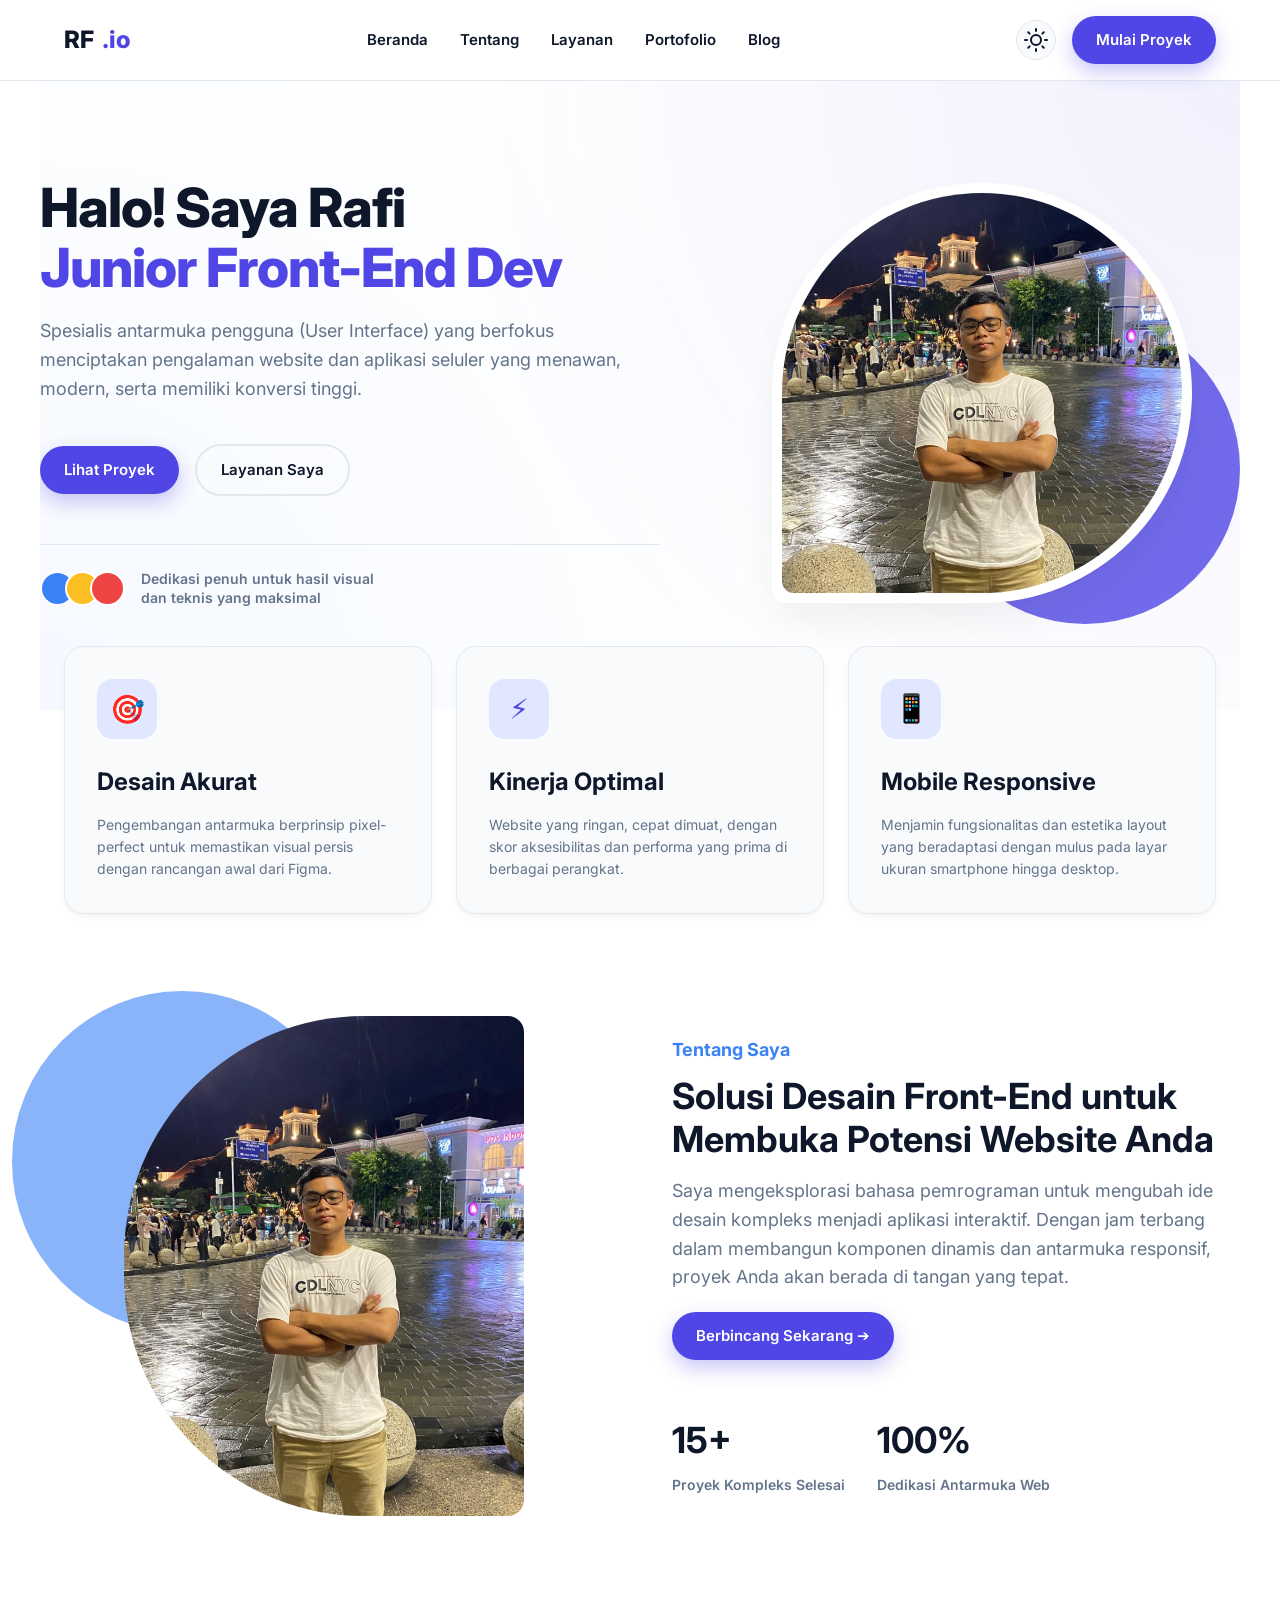
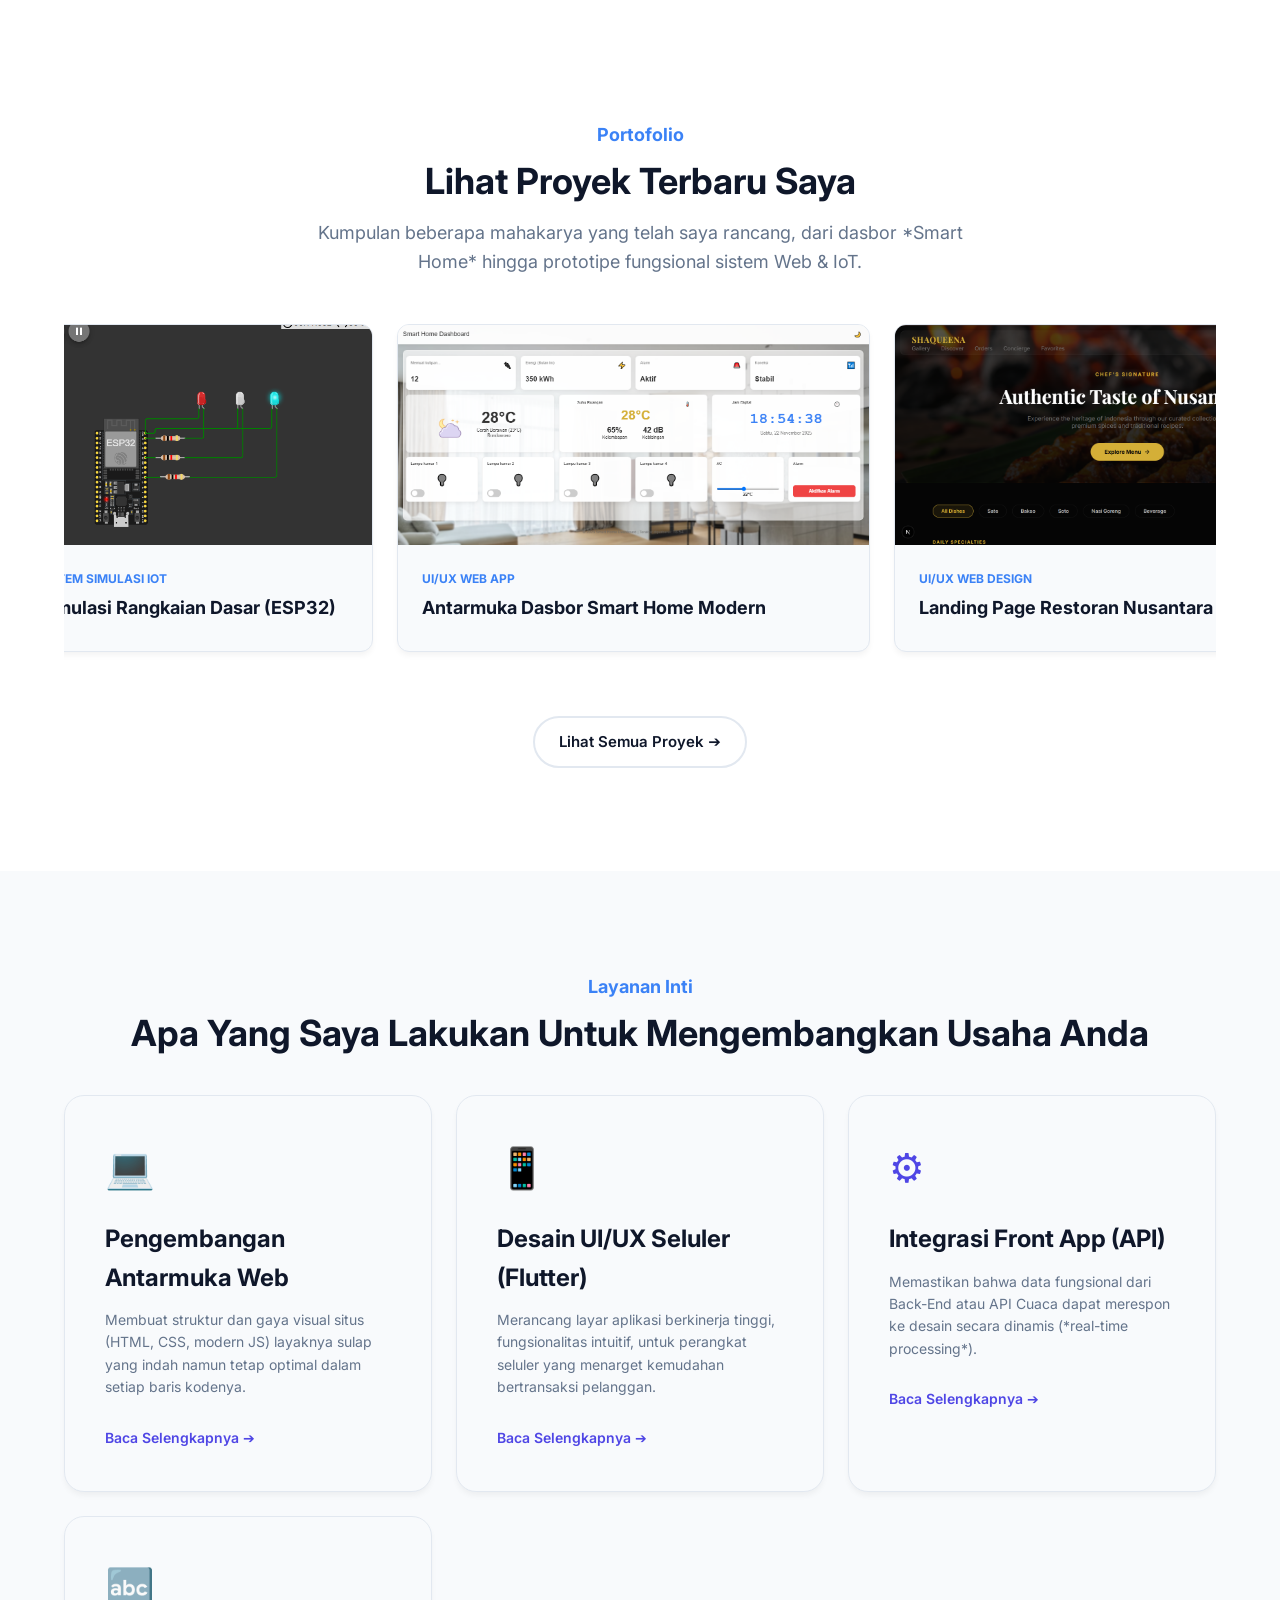
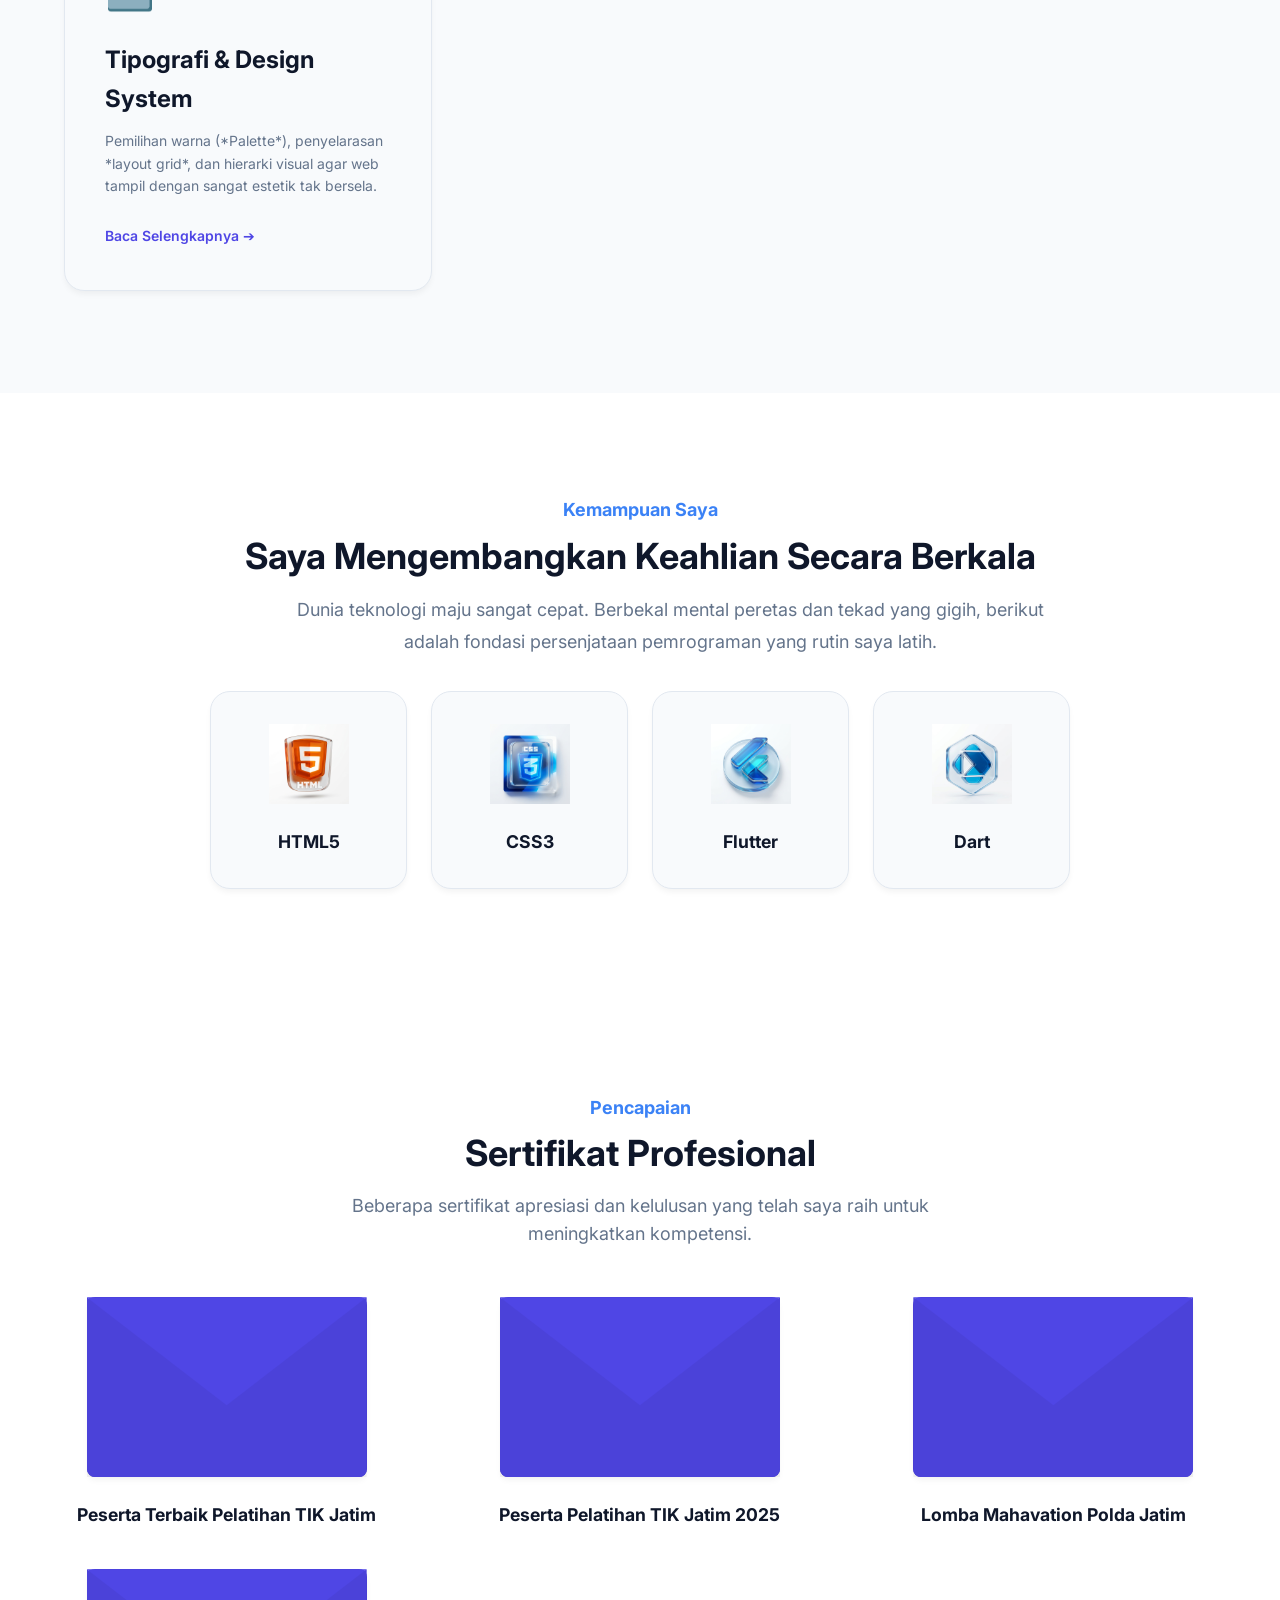
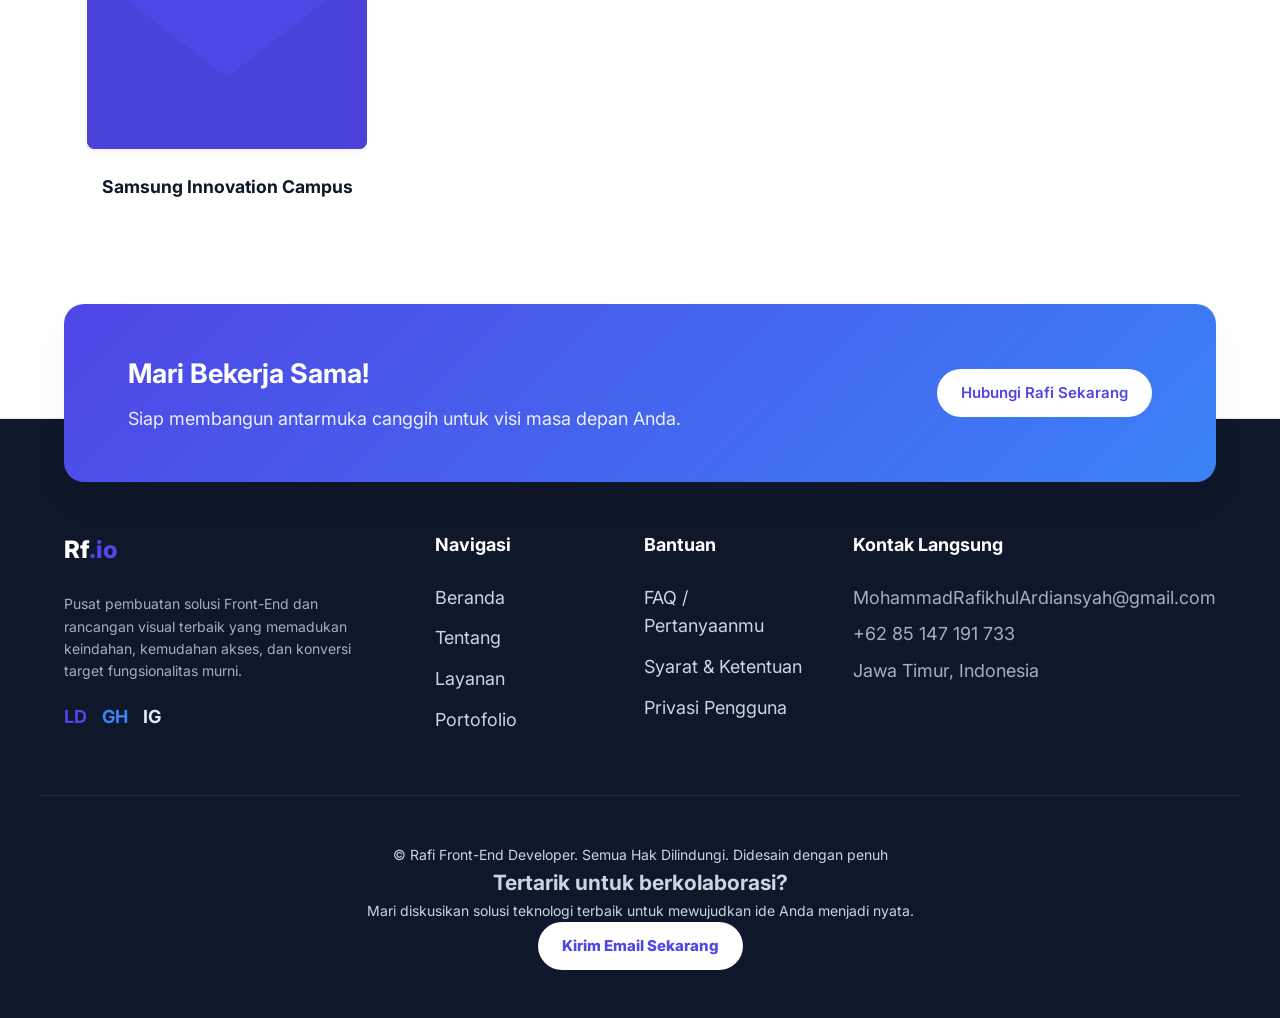
==== commit 3263fbe4: "ini pembaruan lagi" ====
--- a/index.html
+++ b/index.html
@@ -469,8 +469,7 @@
                 <h2>Tertarik untuk berkolaborasi?</h2>
                 <p>Mari diskusikan solusi teknologi terbaik untuk mewujudkan ide Anda menjadi nyata.</p>
             </div>
-            <a href="mailto:username@email.com" class="btn btn-primary"
-                style="background:white; color:var(--primary); font-weight:800;">Kirim Email Sekarang</a>
+            <a href="mailto:username@email.com" class="btn btn-footer-email">Kirim Email Sekarang</a>
         </div>
     </footer>
 
--- a/style.css
+++ b/style.css
@@ -68,6 +68,7 @@
     font-size: var(--f-body);
     overflow-x: hidden;
     width: 100%;
+    padding-top: 76px;
 }
 
 a {
@@ -117,8 +118,10 @@
     justify-content: space-between;
     align-items: center;
     padding: 1rem 5%;
-    position: sticky;
+    position: fixed;
     top: 0;
+    left: 0;
+    width: 100%;
     z-index: 1000;
     background: var(--header-bg);
     backdrop-filter: blur(10px);
@@ -301,6 +304,10 @@
     box-shadow: 0 12px 25px rgba(79, 70, 229, 0.4);
 }
 
+[data-theme="dark"] .btn-primary {
+    color: #000000;
+}
+
 .btn-outline {
     border: 2px solid var(--border-color);
     color: var(--text-dark);
@@ -310,6 +317,16 @@
 .btn-outline:hover {
     border-color: var(--primary);
     color: var(--primary);
+}
+
+.btn-footer-email {
+    background: white;
+    color: var(--primary);
+    font-weight: 800;
+}
+
+[data-theme="dark"] .btn-footer-email {
+    color: #000000;
 }
 
 /* THEME TOGGLE */
@@ -871,7 +888,10 @@
 
 .cert-envelope-front {
     position: absolute;
-    bottom: 0; left: 0; width: 100%; height: 100%;
+    bottom: 0;
+    left: 0;
+    width: 100%;
+    height: 100%;
     background: var(--primary);
     clip-path: polygon(0 0, 50% 50%, 100% 0, 100% 100%, 0 100%);
     border-radius: 0 0 8px 8px;
@@ -882,12 +902,15 @@
     content: '';
     position: absolute;
     inset: 0;
-    background: rgba(0,0,0,0.05);
+    background: rgba(0, 0, 0, 0.05);
 }
 
 .cert-envelope-flap {
     position: absolute;
-    top: 0; left: 0; width: 100%; height: 100%;
+    top: 0;
+    left: 0;
+    width: 100%;
+    height: 100%;
     background: var(--primary);
     clip-path: polygon(0 0, 100% 0, 50% 60%);
     transform-origin: top;
@@ -897,7 +920,8 @@
 
 .cert-item:hover .cert-envelope-flap {
     transform: rotateX(180deg);
-    z-index: 1; /* Moves behind the letter once open */
+    z-index: 1;
+    /* Moves behind the letter once open */
 }
 
 .cert-envelope-letter {
@@ -909,7 +933,7 @@
     z-index: 2;
     transition: transform 0.6s cubic-bezier(0.4, 0, 0.2, 1);
     padding: 8px;
-    box-shadow: 0 0 10px rgba(0,0,0,0.1);
+    box-shadow: 0 0 10px rgba(0, 0, 0, 0.1);
     border-radius: 4px;
     border: 1px solid var(--border-color);
 }
@@ -939,23 +963,28 @@
 
 /* Dark Mode Overrides for Envelope */
 [data-theme="dark"] .cert-envelope-container {
-    background: rgba(0, 242, 255, 0.15); 
-    box-shadow: 0 0 20px rgba(0, 242, 255, 0.05); /* Glow effect */
+    background: rgba(0, 242, 255, 0.15);
+    box-shadow: 0 0 20px rgba(0, 242, 255, 0.05);
+    /* Glow effect */
 }
 
 [data-theme="dark"] .cert-envelope-front {
-    background: #0a0f1e; 
-}
+    background: #0a0f1e;
+}
+
 [data-theme="dark"] .cert-envelope-front::before {
     background: rgba(0, 242, 255, 0.08);
 }
 
 [data-theme="dark"] .cert-envelope-flap {
-    background: #0a0f1e; 
-}
+    background: #0a0f1e;
+}
+
 [data-theme="dark"] .cert-envelope-flap::after {
-    content: ''; position: absolute; inset: 0;
-    background: rgba(0, 242, 255, 0.12); 
+    content: '';
+    position: absolute;
+    inset: 0;
+    background: rgba(0, 242, 255, 0.12);
 }
 
 [data-theme="dark"] .cert-envelope-letter {
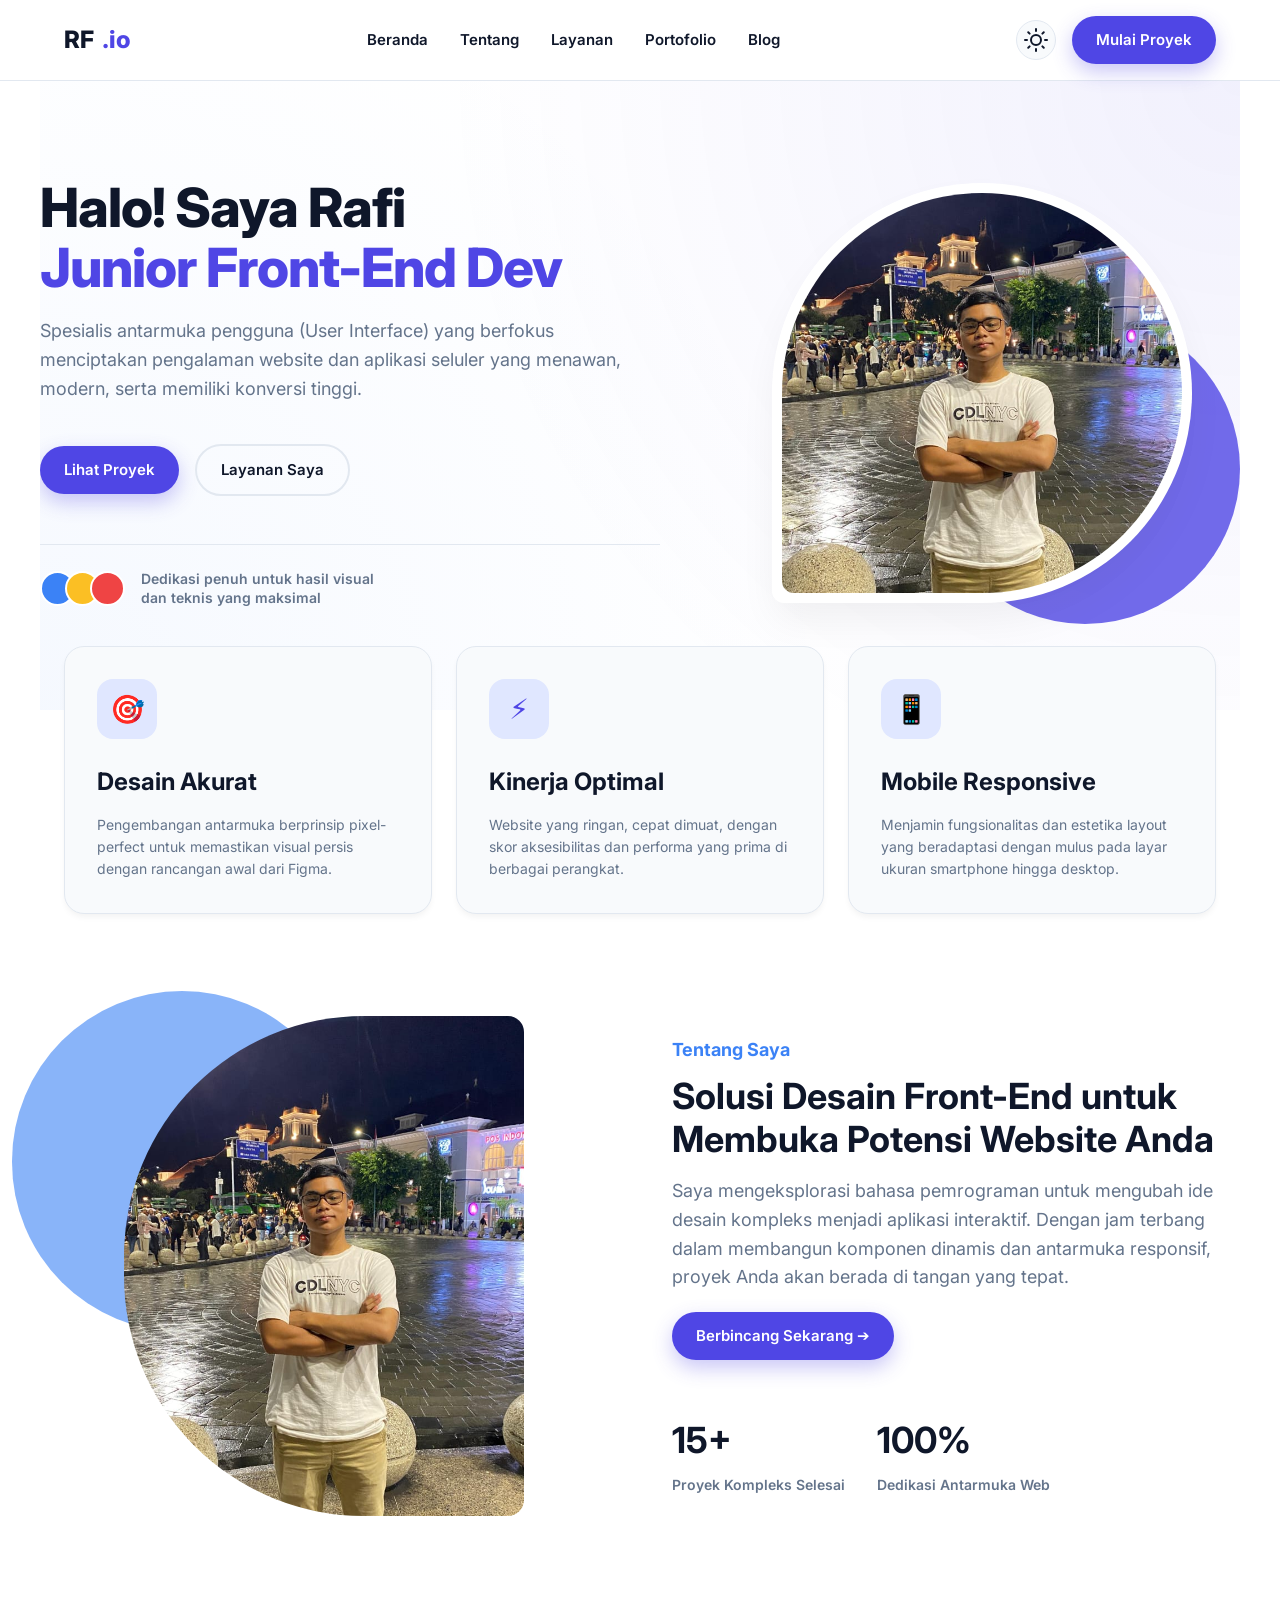
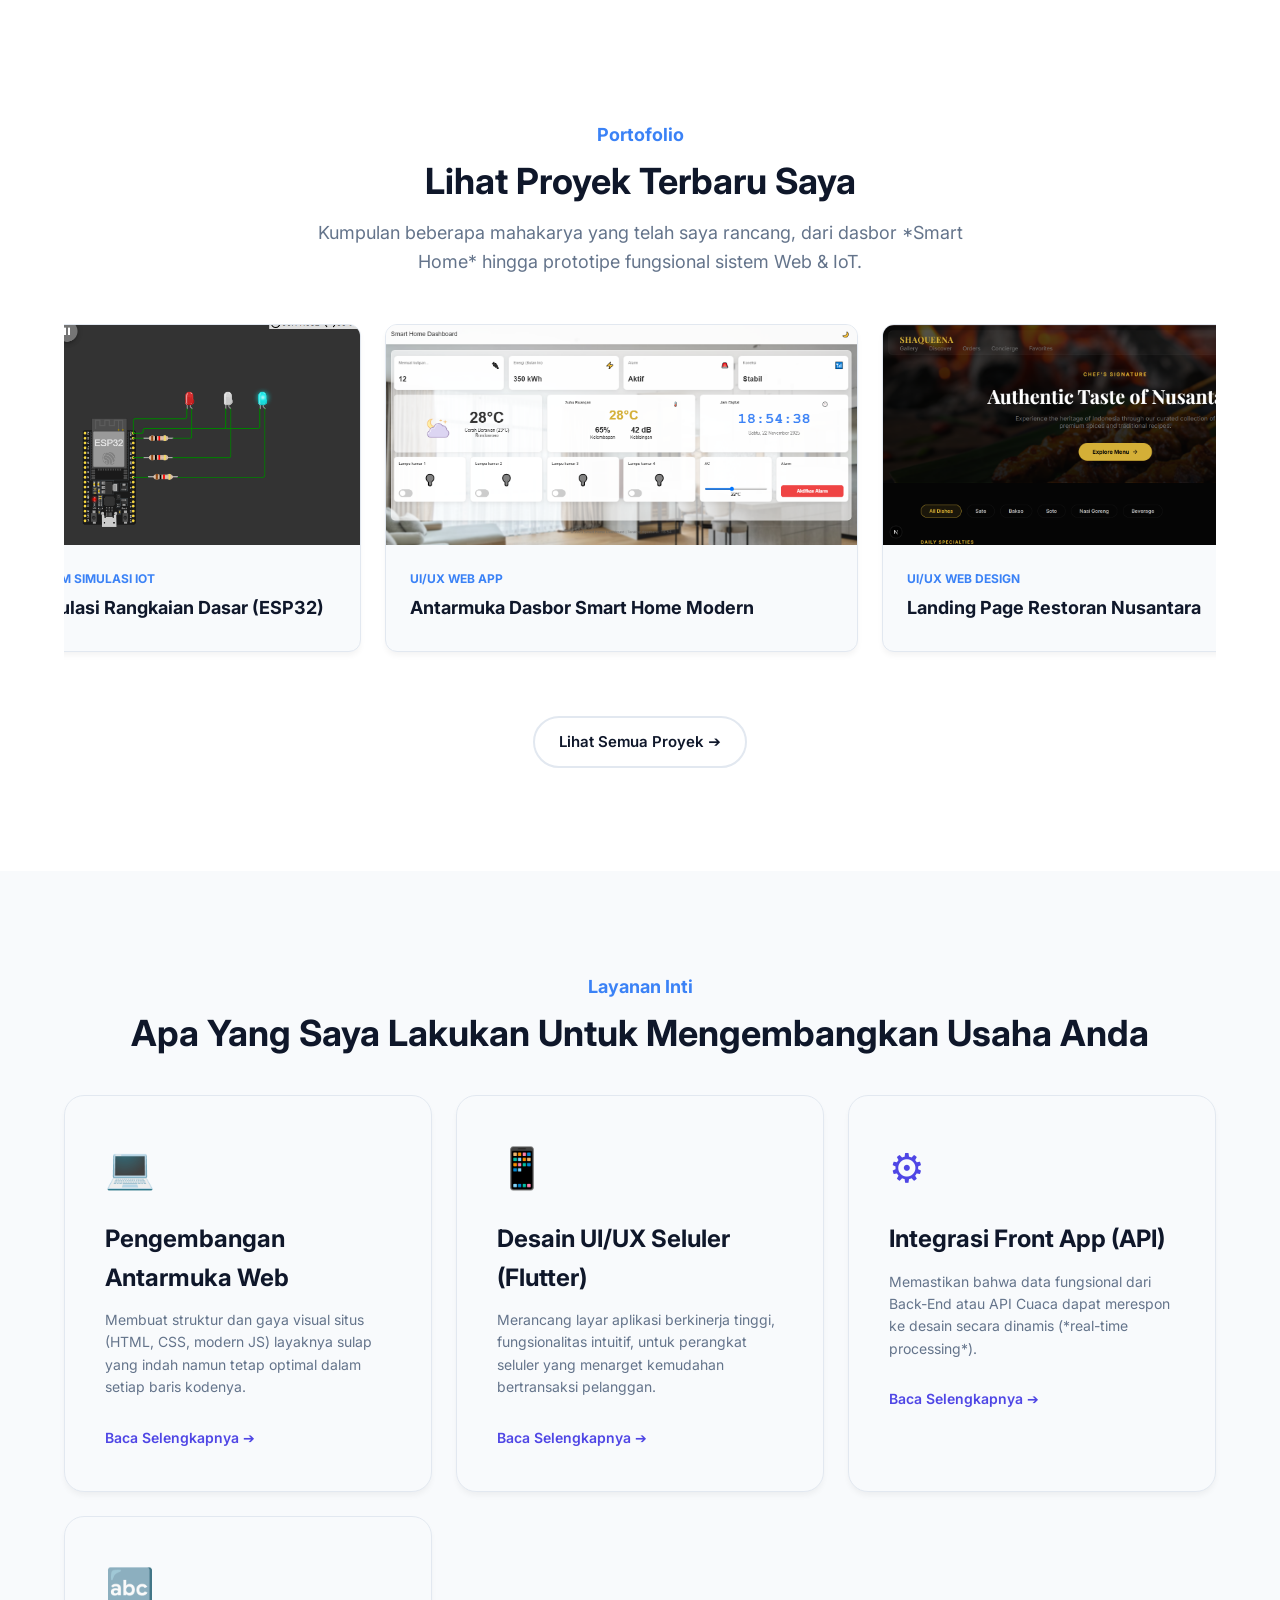
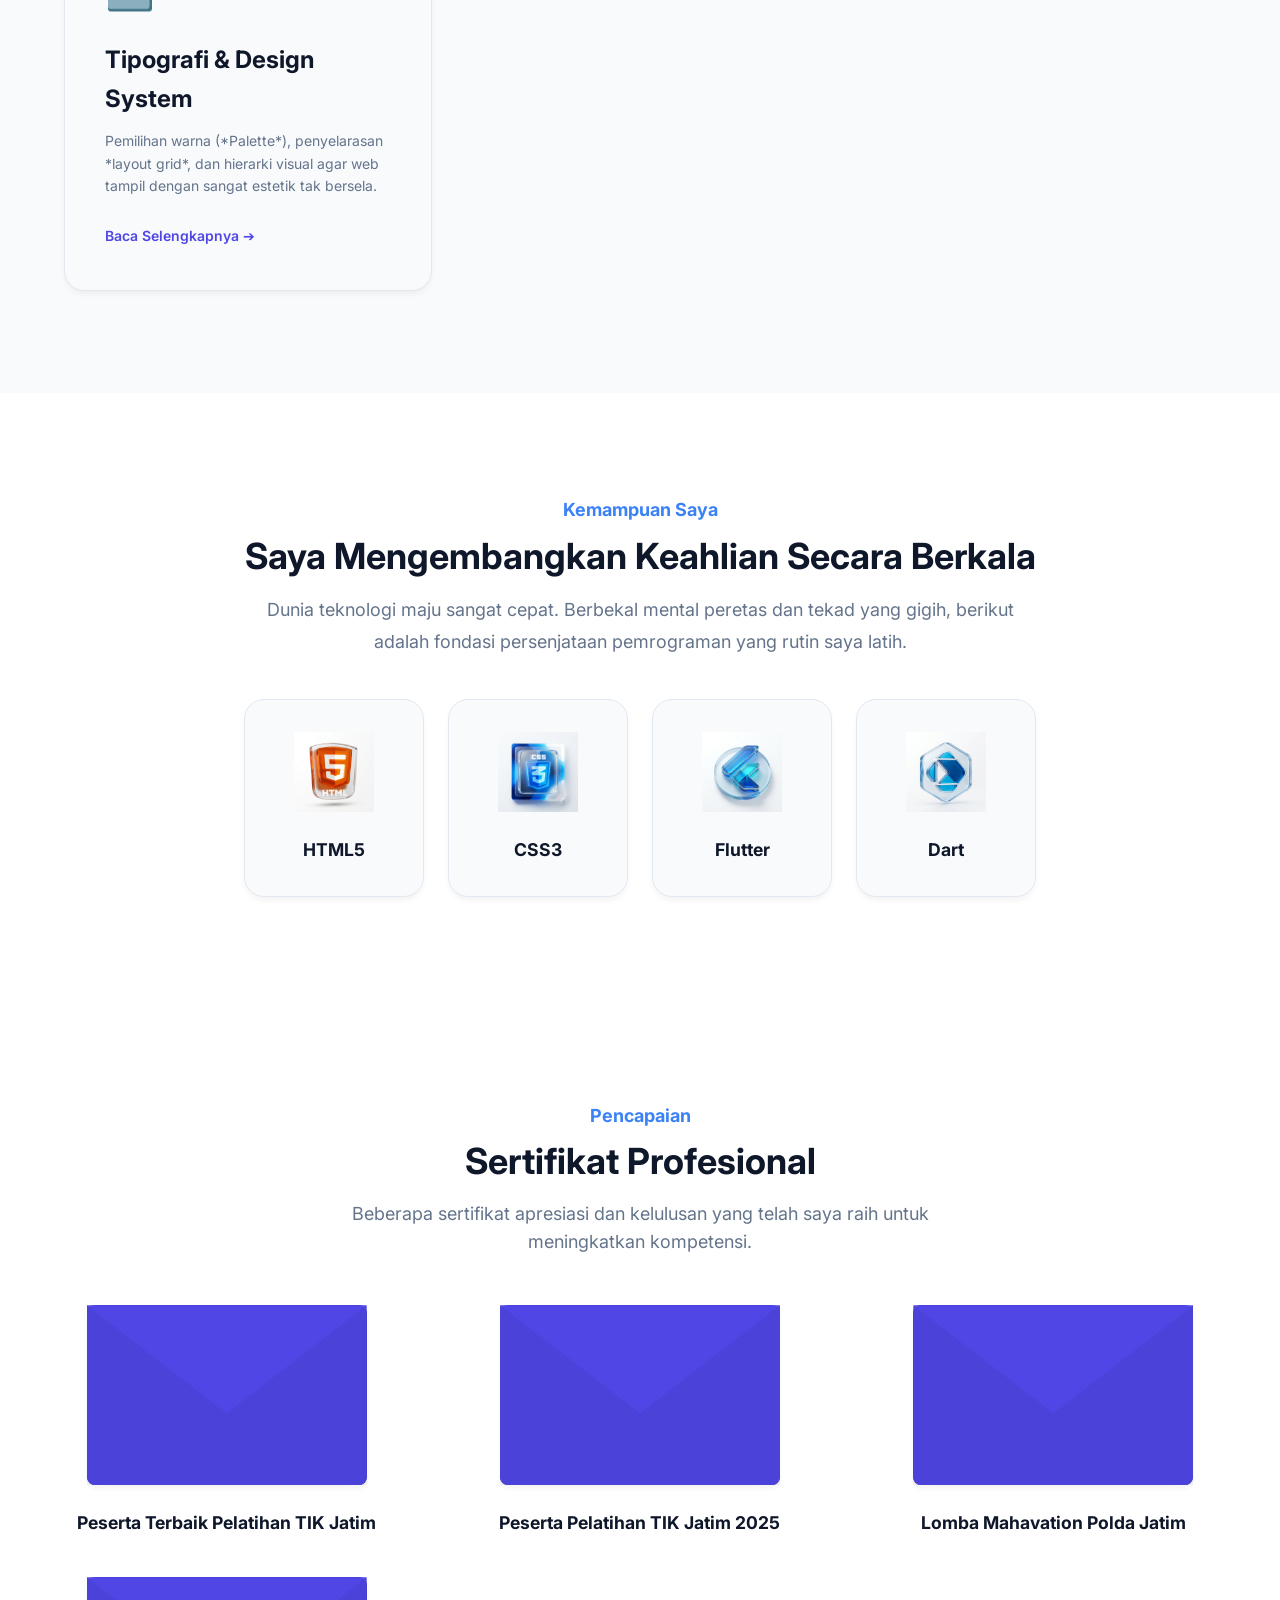
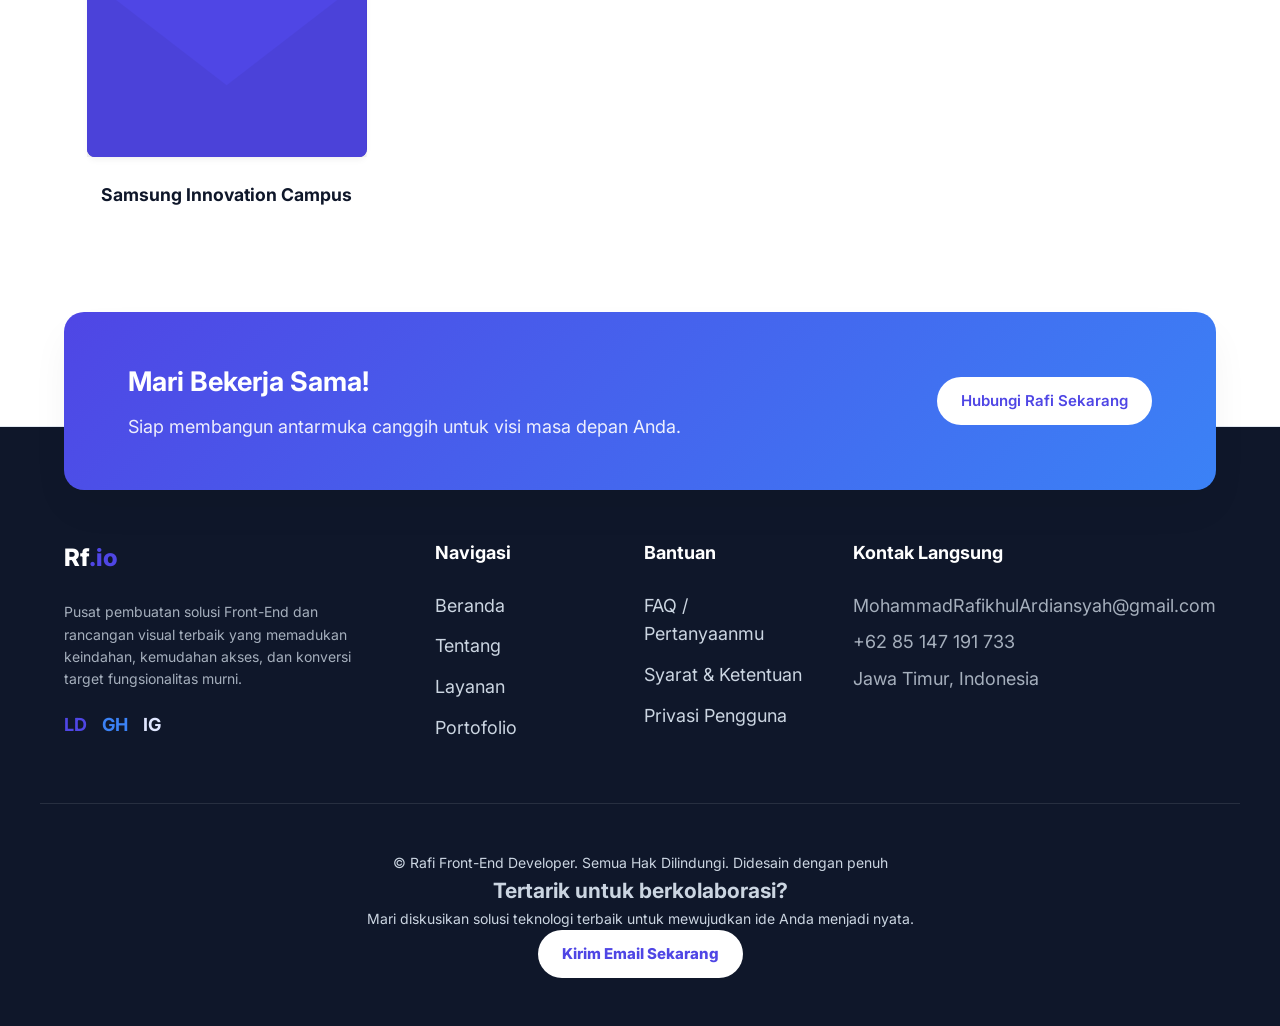
==== commit a5aaff94: "update lagi" ====
--- a/index.html
+++ b/index.html
@@ -293,7 +293,7 @@
         <div data-aos="fade-right">
             <h4 style="color:var(--secondary);margin-bottom:10px;">Kemampuan Saya</h4>
             <h2 class="section-title">Saya Mengembangkan Keahlian Secara Berkala</h2>
-            <p style="color:var(--text-muted); margin-bottom: 30px; margin-left: 60px;">
+            <p class="section-subtitle">
                 Dunia teknologi maju sangat cepat. Berbekal mental peretas dan tekad yang gigih, berikut adalah fondasi
                 persenjataan pemrograman yang rutin saya latih.
             </p>
--- a/style.css
+++ b/style.css
@@ -773,9 +773,11 @@
 
 .skills-grid {
     display: grid;
-    grid-template-columns: repeat(auto-fit, minmax(140px, 1fr));
+    grid-template-columns: repeat(auto-fit, minmax(130px, 180px));
+    justify-content: center;
     gap: 1.5rem;
     margin-top: 2rem;
+    width: 100%;
 }
 
 .skill-card {
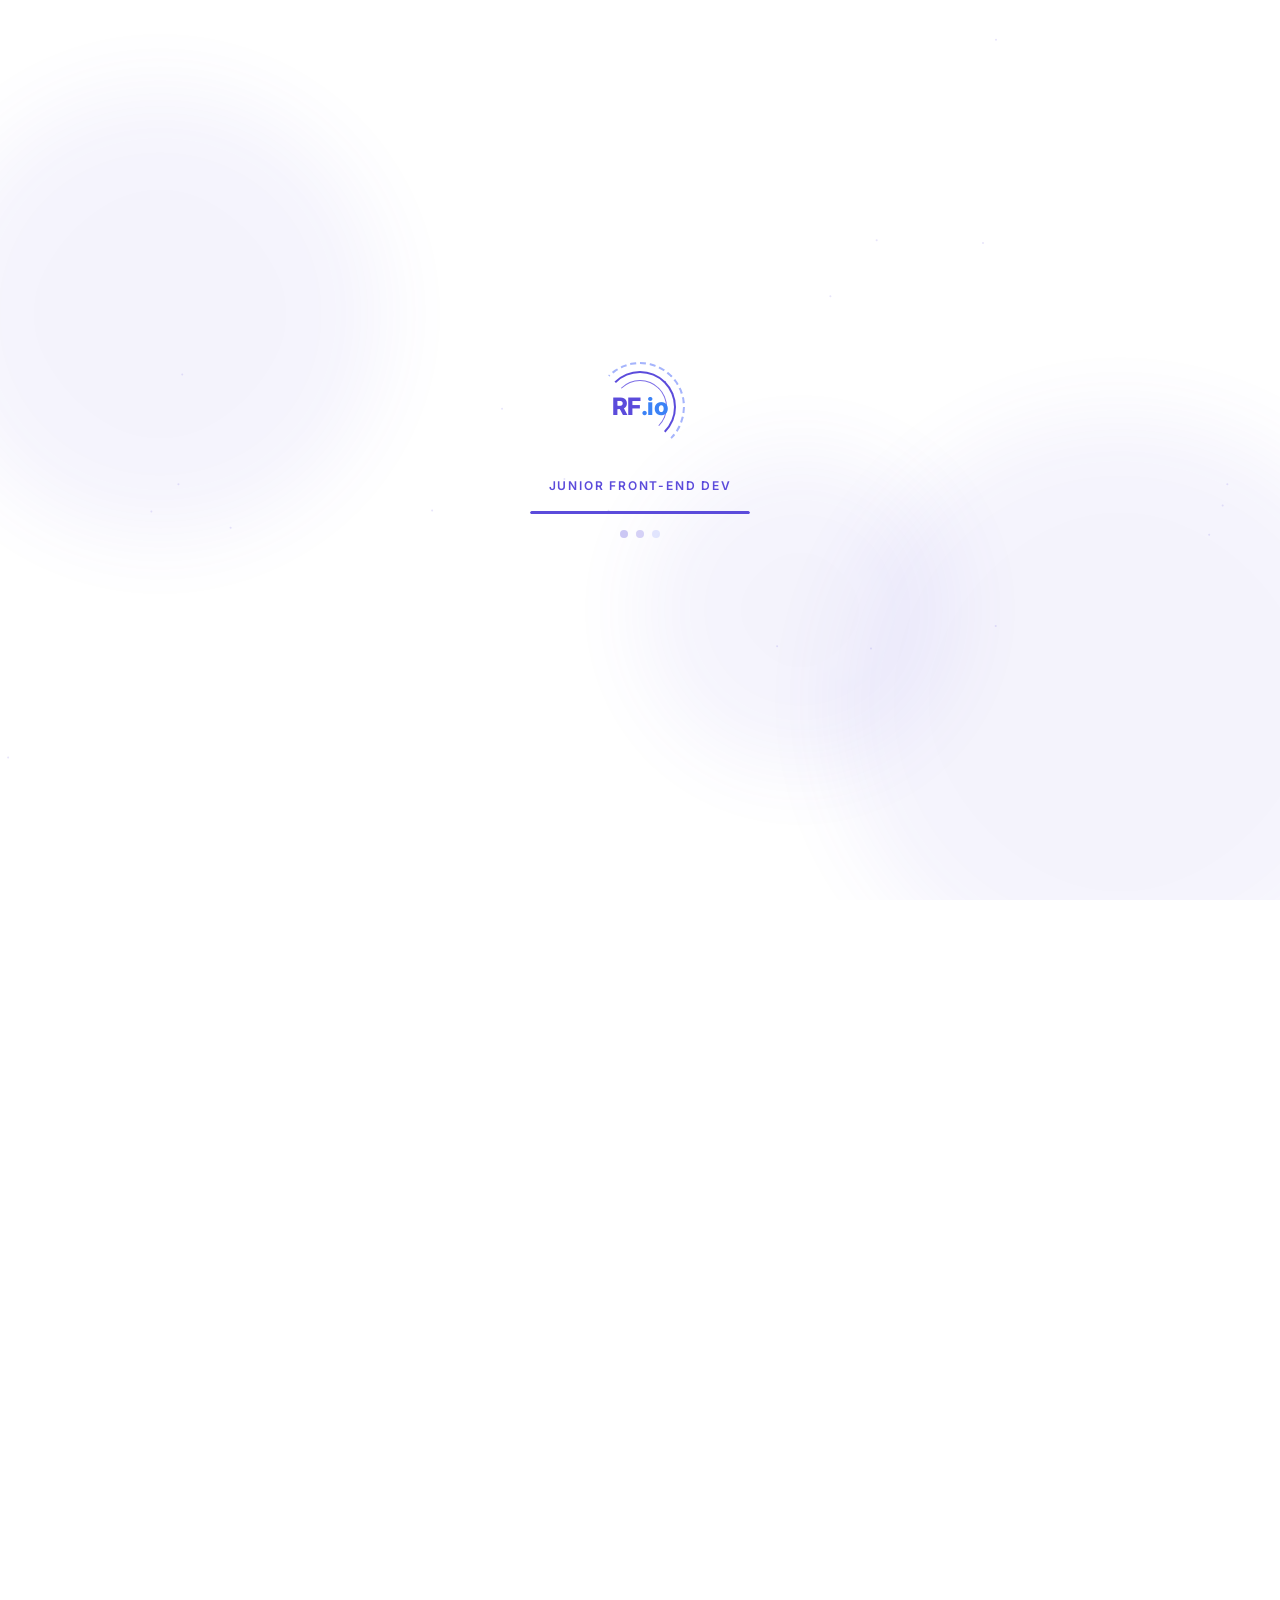
==== commit 70703576: "penambahan loading" ====
--- a/index.html
+++ b/index.html
@@ -13,8 +13,37 @@
 </head>
 
 <body>
-
-    <header>
+    <!-- FULLSCREEN LOADING SCREEN -->
+    <div id="loader-wrapper" role="status" aria-label="Loading portfolio">
+        <canvas id="loader-canvas"></canvas>
+        <div class="loader-bg-orbs">
+            <div class="loader-orb orb1"></div>
+            <div class="loader-orb orb2"></div>
+            <div class="loader-orb orb3"></div>
+        </div>
+        <div class="loader-content">
+            <div class="orbital-rings">
+                <div class="ring ring-outer"></div>
+                <div class="ring ring-middle"></div>
+                <div class="ring ring-inner"></div>
+                <div class="center-logo">
+                    <span class="rf">RF</span><span class="io">.io</span>
+                </div>
+            </div>
+            <div class="loader-tagline">JUNIOR FRONT-END DEV</div>
+            <div class="progress-wrap">
+                <div class="progress-bar" id="loader-progress"></div>
+            </div>
+            <div class="pulsing-dots">
+                <div class="dot dot1"></div>
+                <div class="dot dot2"></div>
+                <div class="dot dot3"></div>
+            </div>
+        </div>
+    </div>
+
+    <!-- MAIN WRAPPER START -->
+    <div id="main-content-wrapper">    <header>
         <div class="logo">
             <span style="color:var(--text-dark)">RF</span><span style="color:var(--primary)">.io</span>
         </div>
@@ -647,6 +676,89 @@
                 });
             }
         </script>
-</body>
-
-</html>+        <!-- Loader Script -->
+        <script>
+            document.addEventListener('DOMContentLoaded', () => {
+                const mainWrapper = document.getElementById('main-content-wrapper');
+                mainWrapper.style.opacity = '0';
+                mainWrapper.style.transition = 'opacity 0.6s ease';
+                document.body.style.overflow = 'hidden';
+                window.scrollTo(0, 0);
+                
+                const canvas = document.getElementById('loader-canvas');
+                const ctx = canvas.getContext('2d');
+                let width, height;
+                let particles = [];
+                
+                function resize() {
+                    width = window.innerWidth;
+                    height = window.innerHeight;
+                    canvas.width = width;
+                    canvas.height = height;
+                }
+                
+                window.addEventListener('resize', resize);
+                resize();
+                
+                class Particle {
+                    constructor() {
+                        this.reset();
+                        this.y = Math.random() * height; 
+                    }
+                    reset() {
+                        this.x = Math.random() * width;
+                        this.y = height + 10;
+                        this.size = 1;
+                        this.speed = Math.random() * 0.5 + 0.3;
+                        this.opacity = 0.15;
+                    }
+                    update() {
+                        this.y -= this.speed;
+                        if (this.y < -10) this.reset();
+                    }
+                    draw() {
+                        ctx.fillStyle = `rgba(91, 75, 219, ${this.opacity})`;
+                        ctx.beginPath();
+                        ctx.arc(this.x, this.y, this.size, 0, Math.PI * 2);
+                        ctx.fill();
+                    }
+                }
+                
+                for (let i = 0; i < 20; i++) {
+                    particles.push(new Particle());
+                }
+                
+                let animFrame;
+                function animate() {
+                    ctx.clearRect(0, 0, width, height);
+                    particles.forEach(p => {
+                        p.update();
+                        p.draw();
+                    });
+                    animFrame = requestAnimationFrame(animate);
+                }
+                animate();
+
+                const loaderWrapper= document.getElementById('loader-wrapper');
+                const loaderContent= document.querySelector('.loader-content');
+                
+                setTimeout(() => {
+                    loaderContent.style.transform = 'scale(0.95)';
+                    loaderContent.style.opacity = '0';
+                    loaderWrapper.style.backgroundColor = '#FFFFFF';
+                    
+                    setTimeout(() => {
+                        loaderWrapper.style.opacity = '0';
+                        mainWrapper.style.opacity = '1';
+                        document.body.style.overflow = '';
+                        
+                        setTimeout(() => {
+                            loaderWrapper.style.display = 'none';
+                            cancelAnimationFrame(animFrame);
+                        }, 400);
+                    }, 400);
+                }, 3100);
+            });
+        </script>
+    </div> <!-- MAIN WRAPPER END -->
+</body></html>
--- a/style.css
+++ b/style.css
@@ -573,15 +573,16 @@
 .about-image {
     position: relative;
     display: flex;
-    justify-content: center;
+    justify-content: flex-end;
+    margin-left: -1.5rem;
 }
 
 .about-shape {
-    width: clamp(280px, 70vw, 400px);
+    width: clamp(280px, 85vw, 400px);
     aspect-ratio: 4/5;
     border-radius: 15rem 1rem 1rem 15rem;
     overflow: hidden;
-    position: relative;
+    position:relative;
     z-index: 2;
 }
 
@@ -630,6 +631,11 @@
     .about {
         grid-template-columns: 1fr 1fr;
         gap: 4rem;
+    }
+
+    .about-image {
+        justify-content: center;
+        margin-left: 0;
     }
 
     .about-text {
@@ -1309,4 +1315,196 @@
     display: flex;
     gap: 1rem;
     flex-wrap: wrap;
+}
+
+/* --- LOADING SCREEN --- */
+#loader-wrapper {
+    position: fixed;
+    top: 0;
+    left: 0;
+    width: 100%;
+    height: 100dvh;
+    background: #FFFFFF;
+    z-index: 99999;
+    display: flex;
+    align-items: center;
+    justify-content: center;
+    overflow: hidden;
+    transition: opacity 0.4s ease, background-color 0.4s ease;
+    font-family: inherit;
+}
+
+#loader-canvas {
+    position: absolute;
+    top: 0;
+    left: 0;
+    width: 100%;
+    height: 100%;
+    z-index: 1;
+    pointer-events: none;
+}
+
+.loader-bg-orbs {
+    position: absolute;
+    top: 0;
+    left: 0;
+    width: 100%;
+    height: 100%;
+    z-index: 2;
+    pointer-events: none;
+    overflow: hidden;
+}
+
+.loader-orb {
+    position: absolute;
+    border-radius: 50%;
+    background: #5B4BDB;
+    opacity: 0.06;
+    filter: blur(40px);
+    animation: loaderDrift 10s infinite alternate ease-in-out;
+}
+
+.loader-orb.orb1 { width: 35vw; height: 35vw; top: 10%; left: -5%; animation-delay: 0s; }
+.loader-orb.orb2 { width: 45vw; height: 45vw; bottom: -10%; right: -10%; animation-delay: -3s; }
+.loader-orb.orb3 { width: 25vw; height: 25vw; top: 50%; left: 50%; animation-delay: -6s; }
+
+@keyframes loaderDrift {
+    0% { transform: translate(0, 0) scale(1); }
+    100% { transform: translate(40px, 40px) scale(1.05); }
+}
+
+.loader-content {
+    position: relative;
+    z-index: 10;
+    display: flex;
+    flex-direction: column;
+    align-items: center;
+    transition: transform 0.4s ease, opacity 0.4s ease;
+}
+
+.orbital-rings {
+    position: relative;
+    width: 90px;
+    height: 90px;
+    display: flex;
+    align-items: center;
+    justify-content: center;
+}
+
+.center-logo {
+    font-size: 24px;
+    font-weight: 800;
+    z-index: 5;
+    display: flex;
+    align-items: center;
+    letter-spacing: -0.5px;
+}
+
+.center-logo .rf { color: #5B4BDB; }
+.center-logo .io { color: #3b82f6; }
+
+.orbital-rings .ring {
+    position: absolute;
+    border-radius: 50%;
+    border-style: solid;
+    border-bottom-color: transparent !important;
+    border-left-color: transparent !important;
+}
+
+.ring-outer {
+    width: 90px;
+    height: 90px;
+    border-width: 2px;
+    border-top-color: #a5b4fc;
+    border-right-color: #a5b4fc;
+    border-style: dashed !important;
+    animation: ringSpinCW 2s linear infinite;
+}
+
+.ring-middle {
+    width: 72px;
+    height: 72px;
+    border-width: 2px;
+    border-top-color: #5B4BDB;
+    border-right-color: #5B4BDB;
+    animation: ringSpinCCW 1.4s linear infinite;
+}
+
+.ring-inner {
+    width: 54px;
+    height: 54px;
+    border-width: 1.5px;
+    border-top-color: #7c6ee6;
+    border-right-color: #7c6ee6;
+    animation: ringSpinCW 1s linear infinite;
+}
+
+@keyframes ringSpinCW {
+    0% { transform: rotate(0deg); }
+    100% { transform: rotate(360deg); }
+}
+
+@keyframes ringSpinCCW {
+    0% { transform: rotate(360deg); }
+    100% { transform: rotate(0deg); }
+}
+
+.loader-tagline {
+    margin-top: 24px;
+    font-size: 12px;
+    font-weight: 600;
+    color: #5B4BDB;
+    text-transform: uppercase;
+    letter-spacing: 0.15em;
+    opacity: 0;
+    animation: fadeInTagline 0.5s ease 0.4s forwards;
+}
+
+@keyframes fadeInTagline {
+    to { opacity: 1; }
+}
+
+.progress-wrap {
+    margin-top: 16px;
+    width: 220px;
+    height: 3px;
+    background: #e8e6f9;
+    border-radius: 2px;
+    overflow: hidden;
+}
+
+.progress-wrap .progress-bar {
+    width: 0%;
+    height: 100%;
+    background: #5B4BDB;
+    border-radius: 2px;
+    animation: loaderProgress 2.8s cubic-bezier(0.4, 0, 0.2, 1) forwards;
+}
+
+@keyframes loaderProgress {
+    0% { width: 0%; }
+    100% { width: 100%; }
+}
+
+.pulsing-dots {
+    margin-top: 16px;
+    display: flex;
+    gap: 8px;
+}
+
+.pulsing-dots .dot {
+    width: 8px;
+    height: 8px;
+    border-radius: 50%;
+    opacity: 0.3;
+    animation: pulseLoaderDot 1s infinite alternate ease-in-out;
+}
+
+.pulsing-dots .dot1 { background: #5B4BDB; animation-delay: 0s; }
+.pulsing-dots .dot2 { background: #7c6ee6; animation-delay: 0.2s; }
+.pulsing-dots .dot3 { background: #a5b4fc; animation-delay: 0.4s; }
+
+@keyframes pulseLoaderDot {
+    0% { transform: scale(0.8); opacity: 0.3; }
+    100% { transform: scale(1.2); opacity: 1; }
 }
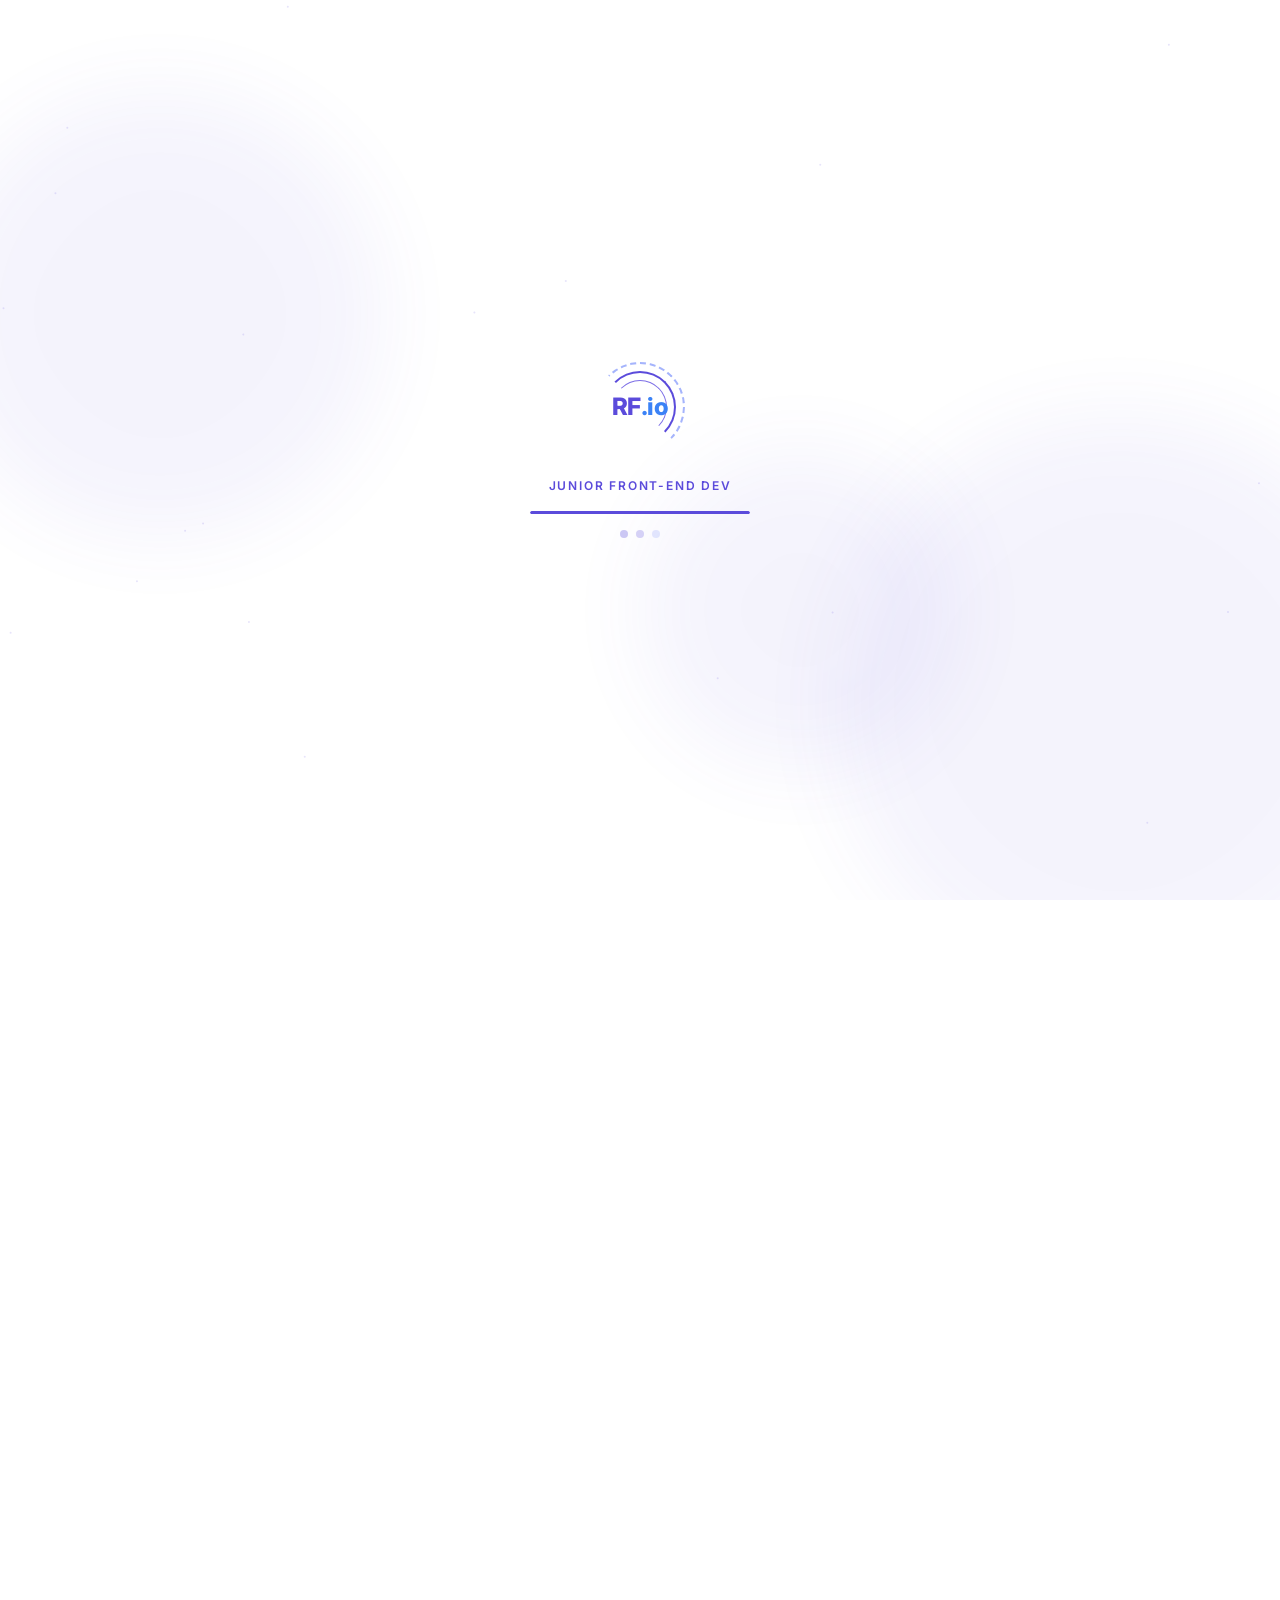
==== commit 42a1acbe: "baru" ====
--- a/index.html
+++ b/index.html
@@ -353,6 +353,24 @@
                     </div>
                     <span>Dart</span>
                 </div>
+                <div class="skill-card" data-aos="zoom-in" data-aos-delay="500">
+                    <div class="skill-icon">
+                        <i class="devicon-php-plain colored" style="font-size: 80px; display: inline-flex; align-items: center; justify-content: center;"></i>
+                    </div>
+                    <span>PHP</span>
+                </div>
+                <div class="skill-card" data-aos="zoom-in" data-aos-delay="600">
+                    <div class="skill-icon">
+                        <i class="devicon-laravel-original colored" style="font-size: 80px; display: inline-flex; align-items: center; justify-content: center;"></i>
+                    </div>
+                    <span>Laravel</span>
+                </div>
+                <div class="skill-card" data-aos="zoom-in" data-aos-delay="700">
+                    <div class="skill-icon">
+                        <i class="devicon-mysql-original colored" style="font-size: 80px; display: inline-flex; align-items: center; justify-content: center;"></i>
+                    </div>
+                    <span>MySQL</span>
+                </div>
             </div>
         </div>
     </section>
--- a/style.css
+++ b/style.css
@@ -814,7 +814,8 @@
     margin-bottom: 0.5rem;
 }
 
-[data-theme="dark"] .skill-icon img {
+[data-theme="dark"] .skill-icon img,
+[data-theme="dark"] .skill-icon i {
     filter: drop-shadow(0 0 8px var(--primary));
 }
 
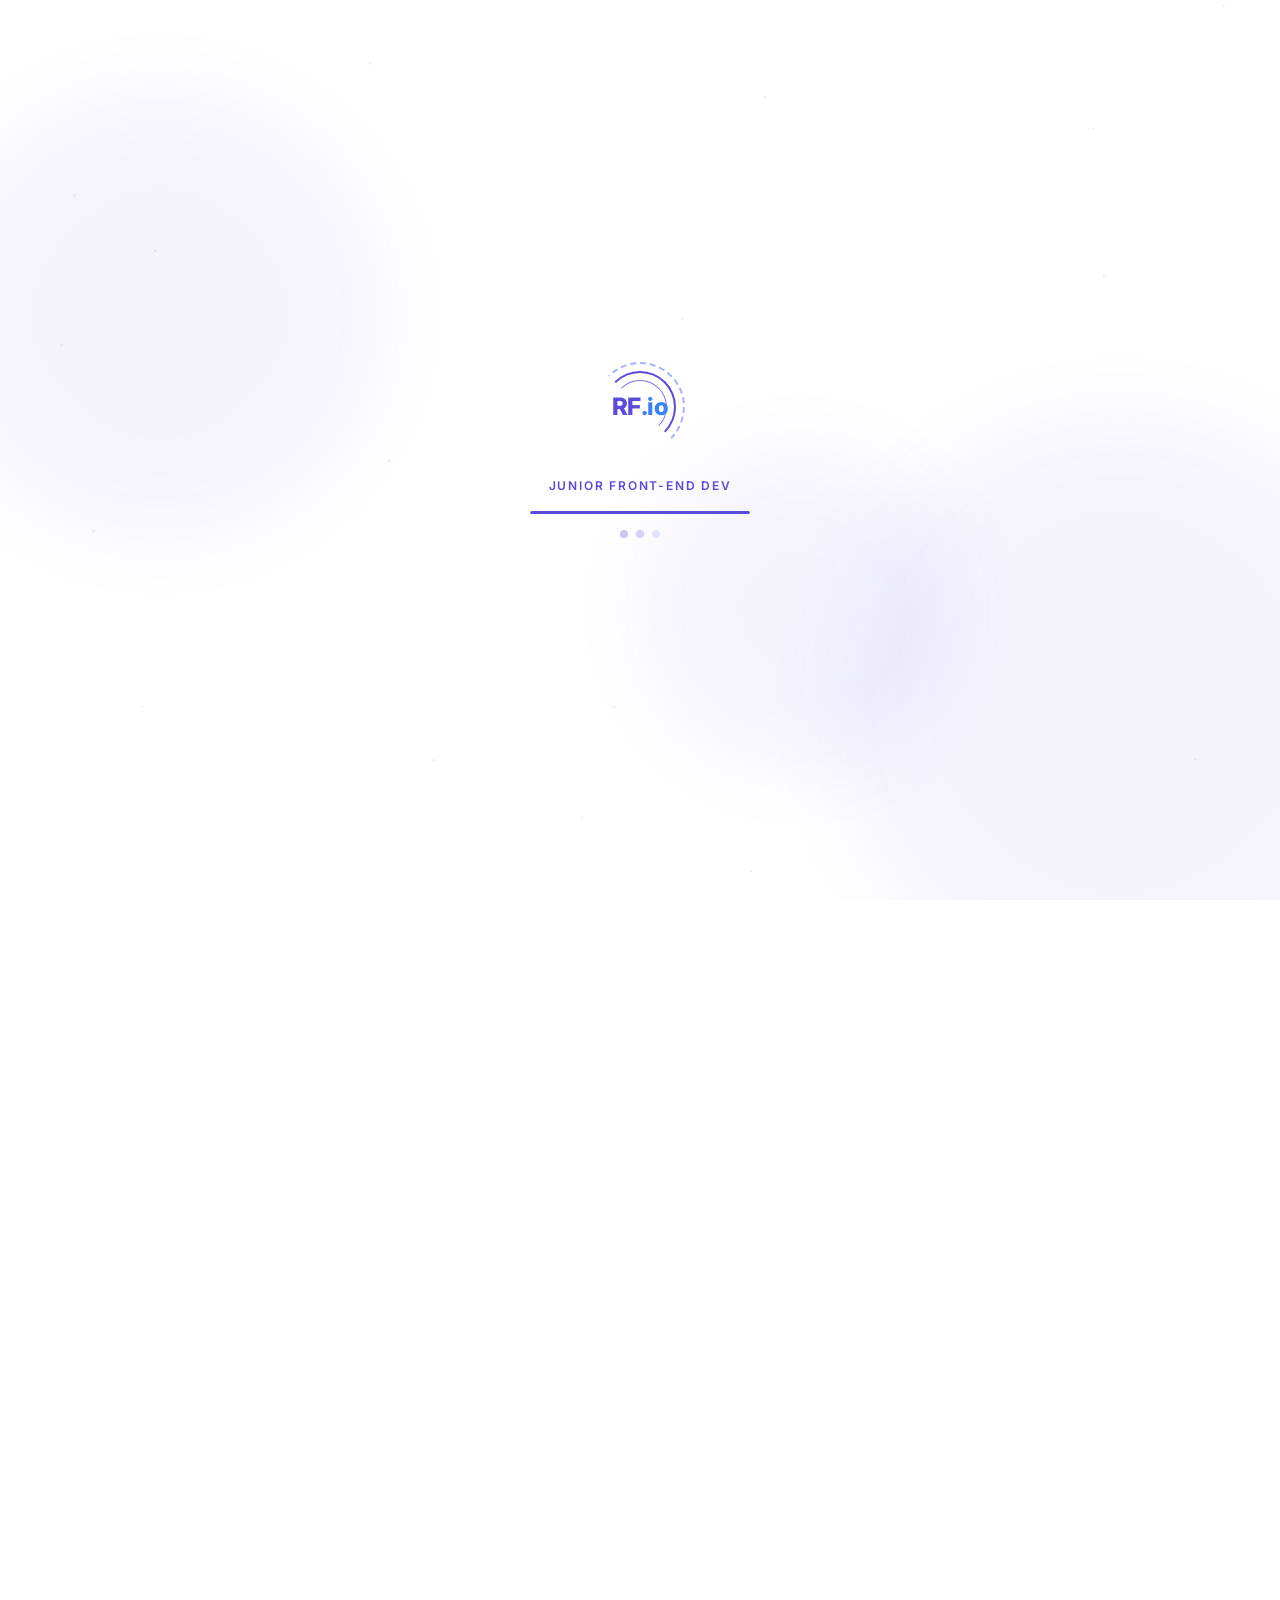
==== commit 2229bb29: "pembaruan lagi" ====
--- a/index.html
+++ b/index.html
@@ -43,482 +43,509 @@
     </div>
 
     <!-- MAIN WRAPPER START -->
-    <div id="main-content-wrapper">    <header>
-        <div class="logo">
-            <span style="color:var(--text-dark)">RF</span><span style="color:var(--primary)">.io</span>
+    <div id="main-content-wrapper">
+        <header>
+            <div class="logo">
+                <span style="color:var(--text-dark)">RF</span><span style="color:var(--primary)">.io</span>
+            </div>
+            <nav class="desktop-nav">
+                <a href="#">Beranda</a>
+                <a href="#about">Tentang</a>
+                <a href="#services">Layanan</a>
+                <a href="#portfolio">Portofolio</a>
+                <a href="#blog">Blog</a>
+            </nav>
+            <div class="header-actions">
+                <button class="theme-toggle" id="theme-toggle" aria-label="Toggle Theme">
+                    <svg class="sun-icon" viewBox="0 0 24 24" width="24" height="24" stroke="currentColor"
+                        stroke-width="2" fill="none" stroke-linecap="round" stroke-linejoin="round">
+                        <circle cx="12" cy="12" r="5"></circle>
+                        <line x1="12" y1="1" x2="12" y2="3"></line>
+                        <line x1="12" y1="21" x2="12" y2="23"></line>
+                        <line x1="4.22" y1="4.22" x2="5.64" y2="5.64"></line>
+                        <line x1="18.36" y1="18.36" x2="19.78" y2="19.78"></line>
+                        <line x1="1" y1="12" x2="3" y2="12"></line>
+                        <line x1="21" y1="12" x2="23" y2="12"></line>
+                        <line x1="4.22" y1="19.78" x2="5.64" y2="18.36"></line>
+                        <line x1="18.36" y1="5.64" x2="19.78" y2="4.22"></line>
+                    </svg>
+                    <svg class="moon-icon" viewBox="0 0 24 24" width="24" height="24" stroke="currentColor"
+                        stroke-width="2" fill="none" stroke-linecap="round" stroke-linejoin="round">
+                        <path d="M21 12.79A9 9 0 1 1 11.21 3 7 7 0 0 0 21 12.79z"></path>
+                    </svg>
+                </button>
+                <a href="#contact" class="btn btn-primary nav-cta">Mulai Proyek</a>
+                <button class="hamburger-btn" id="hamburger-btn" aria-label="Menu Navigasi">
+                    <span></span>
+                    <span></span>
+                    <span></span>
+                </button>
+            </div>
+
+            <div class="mobile-nav-overlay" id="nav-overlay"></div>
+            <nav class="mobile-nav" id="mobile-nav">
+                <div class="mobile-nav-header">
+                    <div class="logo">
+                        <span style="color:var(--text-dark)">Rf</span><span style="color:var(--primary)">.io</span>
+                    </div>
+                    <button class="close-nav" id="close-nav">&times;</button>
+                </div>
+                <div class="mobile-nav-links">
+                    <a href="#" class="m-link">Beranda</a>
+                    <a href="#about" class="m-link">Tentang</a>
+                    <a href="#services" class="m-link">Layanan</a>
+                    <a href="#portfolio" class="m-link">Portofolio</a>
+                    <a href="#blog" class="m-link">Blog</a>
+                    <a href="#contact" class="btn btn-primary m-cta">Mulai Proyek</a>
+                </div>
+            </nav>
+        </header>
+
+        <!-- HERO SECTION -->
+        <section class="hero container">
+            <div class="hero-content">
+                <div class="hero-text" data-aos="fade-right">
+                    <h1>Halo! Saya Rafi <br><span>Junior Front-End Dev</span></h1>
+                    <p>Spesialis antarmuka pengguna (User Interface) yang berfokus menciptakan pengalaman website dan
+                        aplikasi seluler yang menawan, modern, serta memiliki konversi tinggi.</p>
+                    <div class="hero-actions">
+                        <a href="#portfolio" class="btn btn-primary">Lihat Proyek</a>
+                        <a href="cv.html" class="btn btn-outline">Lihat CV</a>
+                    </div>
+
+                    <div class="trusted-badge">
+                        <div class="avatars">
+                            <!-- Placeholder avatar circles -->
+                            <div
+                                style="width:35px;height:35px;background:#3b82f6;border-radius:50%;border:2px solid #fff;">
+                            </div>
+                            <div
+                                style="width:35px;height:35px;background:#fbbf24;border-radius:50%;border:2px solid #fff;margin-left:-10px;">
+                            </div>
+                            <div
+                                style="width:35px;height:35px;background:#ef4444;border-radius:50%;border:2px solid #fff;margin-left:-10px;">
+                            </div>
+                        </div>
+                        <div class="trusted-text">Dedikasi penuh untuk hasil visual<br>dan teknis yang maksimal</div>
+                    </div>
+                </div>
+
+                <div class="hero-image" data-aos="zoom-in" data-aos-delay="200">
+                    <div class="blob-deco"></div>
+                    <div class="image-shape">
+                        <!-- Tetap memakai foto profil buatan user -->
+                        <img src="img/WhatsApp Image 2025-11-25 at 09.58.58.jpeg" alt="Rafi Foto Utama">
+                    </div>
+                </div>
+            </div>
+        </section>
+
+        <!-- HIGHLIGHTS / TARGET -->
+        <section class="container" style="position:relative">
+            <div class="highlights">
+                <div class="highlight-card" data-aos="fade-up" data-aos-delay="100">
+                    <div class="hl-icon">🎯</div>
+                    <h3>Desain Akurat</h3>
+                    <p>Pengembangan antarmuka berprinsip pixel-perfect untuk memastikan visual persis dengan rancangan
+                        awal
+                        dari Figma.</p>
+                </div>
+                <div class="highlight-card" data-aos="fade-up" data-aos-delay="200">
+                    <div class="hl-icon">⚡</div>
+                    <h3>Kinerja Optimal</h3>
+                    <p>Website yang ringan, cepat dimuat, dengan skor aksesibilitas dan performa yang prima di berbagai
+                        perangkat.</p>
+                </div>
+                <div class="highlight-card" data-aos="fade-up" data-aos-delay="300">
+                    <div class="hl-icon">📱</div>
+                    <h3>Mobile Responsive</h3>
+                    <p>Menjamin fungsionalitas dan estetika layout yang beradaptasi dengan mulus pada layar ukuran
+                        smartphone hingga desktop.</p>
+                </div>
+            </div>
+        </section>
+
+        <!-- ABOUT SECTION -->
+        <section id="about" class="about container">
+            <div class="about-image" data-aos="fade-right">
+                <div class="about-blob"></div>
+                <div class="about-shape">
+                    <!-- Foto cadangan jika user punya -->
+                    <img src="img/WhatsApp Image 2025-11-25 at 09.58.58.jpeg" alt="Tentang Saya">
+                </div>
+            </div>
+
+            <div class="about-text" data-aos="fade-left">
+                <h4 style="color:var(--secondary);margin-bottom:10px;">Tentang Saya</h4>
+                <h2 class="section-title">Solusi Desain Front-End untuk Membuka Potensi Website Anda</h2>
+                <p style="color:var(--text-muted); margin-bottom: 20px;">
+                    Saya mengeksplorasi bahasa pemrograman untuk mengubah ide desain kompleks menjadi aplikasi
+                    interaktif.
+                    Dengan jam terbang dalam membangun komponen dinamis dan antarmuka responsif, proyek Anda akan berada
+                    di
+                    tangan yang tepat.
+                </p>
+                <a href="#services" class="btn btn-primary" style="margin-bottom:20px;">Berbincang Sekarang ➔</a>
+
+                <div class="about-stats">
+                    <div class="stat-item">
+                        <h4>15+</h4>
+                        <p>Proyek Kompleks Selesai</p>
+                    </div>
+                    <div class="stat-item">
+                        <h4>100%</h4>
+                        <p>Dedikasi Antarmuka Web</p>
+                    </div>
+                </div>
+            </div>
+        </section>
+
+        <!-- PORTFOLIO SECTION -->
+        <section id="portfolio" class="section-padding" style="background:var(--bg-main)">
+            <div class="container">
+                <div class="text-center" data-aos="fade-up">
+                    <h4 style="color:var(--secondary);margin-bottom:10px;">Portofolio</h4>
+                    <h2 class="section-title">Lihat Proyek Terbaru Saya</h2>
+                    <p class="section-subtitle">Kumpulan beberapa mahakarya yang telah saya rancang, dari dasbor *Smart
+                        Home* hingga prototipe fungsional sistem Web & IoT.</p>
+                </div>
+
+                <div class="portfolio-grid">
+                    <!-- Gunakan gambar proyek milik user -->
+                    <div class="pf-card" data-aos="fade-up" data-aos-delay="100"
+                        data-title="Simulasi Rangkaian Dasar (ESP32)" data-category="Sistem Simulasi IoT"
+                        data-image="img/project1.png"
+                        data-desc="Proyek ini mensimulasikan lingkungan dasar IoT menggunakan kontroler ESP32, dirancang untuk menunjukkan responsivitas perangkat keras virtual terhadap kontrol antarmuka secara real-time. Bahasa yang digunakan mencakup C++ dan JavaScript untuk integrasi.">
+                        <div class="pf-img"><img src="img/project1.png" alt="Proyek 1"></div>
+                        <div class="pf-info">
+                            <div class="pf-category">Sistem Simulasi IoT</div>
+                            <h3>Simulasi Rangkaian Dasar (ESP32)</h3>
+                        </div>
+                    </div>
+
+                    <div class="pf-card" data-aos="fade-up" data-aos-delay="200"
+                        data-title="Antarmuka Dasbor Smart Home Modern" data-category="UI/UX Web App"
+                        data-image="img/project2.png"
+                        data-desc="Dasbor web fungsional yang memungkinkan klien untuk memantau penggunaan energi, mengatur pencahayaan, dan keamanan rumah secara holistik dengan desain bergaya glassmorphism dan tata letak grid.">
+                        <div class="pf-img"><img src="img/project2.png" alt="Proyek 2"></div>
+                        <div class="pf-info">
+                            <div class="pf-category">UI/UX Web App</div>
+                            <h3>Antarmuka Dasbor Smart Home Modern</h3>
+                        </div>
+                    </div>
+
+                    <div class="pf-card" data-aos="fade-up" data-aos-delay="300"
+                        data-title="Landing Page Restoran Nusantara" data-category="UI/UX Web Design"
+                        data-image="img/website_satu.png"
+                        data-desc="Desain antarmuka landing page premium untuk restoran Shaqueena yang menyajikan masakan khas Nusantara. Mengusung visual elegan, navigasi menu (Sate, Bakso, Soto) yang tertata rapi, dan tombol panggil tindakan (Call to Action) yang menarik perhatian pelanggan.">
+                        <div class="pf-img"><img src="img/website_satu.png" alt="Restoran Shaqueena"></div>
+                        <div class="pf-info">
+                            <div class="pf-category">UI/UX Web Design</div>
+                            <h3>Landing Page Restoran Nusantara</h3>
+                        </div>
+                    </div>
+
+                    <div class="pf-card" data-aos="fade-up" data-aos-delay="400"
+                        data-title="Website Pameran Mobil Premium" data-category="Automotive Website"
+                        data-image="img/website_dua.png"
+                        data-desc="Platform dealer mobil Velocity Motors. Menggunakan tampilan mode gelap premium dengan tata letak minimalis dan eksklusif untuk menonjolkan kendaraan bergaya supercar. Dilengkapi dengan fasilitas ulasan video dan sistem pemesanan Test Drive.">
+                        <div class="pf-img"><img src="img/website_dua.png" alt="Velocity Motors"></div>
+                        <div class="pf-info">
+                            <div class="pf-category">Automotive Website</div>
+                            <h3>Website Pameran Mobil Premium</h3>
+                        </div>
+                    </div>
+
+                    <div class="pf-card" data-aos="fade-up" data-aos-delay="500"
+                        data-title="Sistem Layanan Pengaduan Sekolah" data-category="Sistem Informasi Publik"
+                        data-image="img/website_tiga.png"
+                        data-desc="Sistem Pengaduan dan Aspirasi untuk SMKN 1 Bondowoso. Dirancang dengan elemen antarmuka yang bersih (clean UI), lengkap dengan ilustrasi modern. Sistem ini memudahkan partisipasi aktif siswa maupun masyarakat untuk menyampaikan laporan secara transparan.">
+                        <div class="pf-img"><img src="img/website_tiga.png" alt="Pengaduan SMKN 1 Bondowoso"></div>
+                        <div class="pf-info">
+                            <div class="pf-category">Sistem Informasi Publik</div>
+                            <h3>Sistem Pengaduan SMKN 1 Bondowoso</h3>
+                        </div>
+                    </div>
+
+                    <div class="pf-card" data-aos="fade-up" data-aos-delay="600"
+                        data-title="Aplikasi Pemesanan Makanan Sehat" data-category="Food Delivery Platform"
+                        data-image="img/website_empat.png"
+                        data-desc="Desain aplikasi web pengiriman makanan segar premium. Mengoptimalkan palet warna cerah namun menenangkan demi menyorot sajian makanan bergizi. Memiliki navigasi kategori yang gampang diakses serta menu cari berfitur lengkap (lengkap dengan penanda popularitas & waktu pengantaran).">
+                        <div class="pf-img"><img src="img/website_empat.png" alt="Food Delivery"></div>
+                        <div class="pf-info">
+                            <div class="pf-category">Food Delivery Platform</div>
+                            <h3>Aplikasi Pemesanan Makanan Sehat</h3>
+                        </div>
+                    </div>
+                </div>
+                <div class="text-center">
+                    <a href="https://github.com" class="btn btn-outline" target="_blank">Lihat Semua Proyek ➔</a>
+                </div>
+            </div>
+        </section>
+
+        <!-- SERVICES -->
+        <section id="services" class="services-section section-padding">
+            <div class="container text-center" data-aos="fade-up">
+                <h4 style="color:var(--secondary);margin-bottom:10px;">Layanan Inti</h4>
+                <h2 class="section-title">Apa Yang Saya Lakukan Untuk Mengembangkan Usaha Anda</h2>
+            </div>
+            <div class="container services-grid" style="margin-top:40px;">
+                <div class="service-box" data-aos="zoom-in" data-aos-delay="100">
+                    <div class="sv-icon">💻</div>
+                    <h3>Pengembangan Antarmuka Web</h3>
+                    <p>Membuat struktur dan gaya visual situs (HTML, CSS, modern JS) layaknya sulap yang indah namun
+                        tetap
+                        optimal dalam setiap baris kodenya.</p>
+                    <a href="#" class="read-more">Baca Selengkapnya ➔</a>
+                </div>
+                <div class="service-box" data-aos="zoom-in" data-aos-delay="200">
+                    <div class="sv-icon">📱</div>
+                    <h3>Desain UI/UX Seluler (Flutter)</h3>
+                    <p>Merancang layar aplikasi berkinerja tinggi, fungsionalitas intuitif, untuk perangkat seluler yang
+                        menarget kemudahan bertransaksi pelanggan.</p>
+                    <a href="#" class="read-more">Baca Selengkapnya ➔</a>
+                </div>
+                <div class="service-box" data-aos="zoom-in" data-aos-delay="300">
+                    <div class="sv-icon">⚙️</div>
+                    <h3>Integrasi Front App (API)</h3>
+                    <p>Memastikan bahwa data fungsional dari Back-End atau API Cuaca dapat merespon ke desain secara
+                        dinamis
+                        (*real-time processing*).</p>
+                    <a href="#" class="read-more">Baca Selengkapnya ➔</a>
+                </div>
+                <div class="service-box" data-aos="zoom-in" data-aos-delay="400">
+                    <div class="sv-icon">🔤</div>
+                    <h3>Tipografi & Design System</h3>
+                    <p>Pemilihan warna (*Palette*), penyelarasan *layout grid*, dan hierarki visual agar web tampil
+                        dengan
+                        sangat estetik tak bersela.</p>
+                    <a href="#" class="read-more">Baca Selengkapnya ➔</a>
+                </div>
+            </div>
+        </section>
+
+        <!-- SKILLS SECTION -->
+        <section class="section-padding container skills-section">
+            <div data-aos="fade-right">
+                <h4 style="color:var(--secondary);margin-bottom:10px;">Kemampuan Saya</h4>
+                <h2 class="section-title">Saya Mengembangkan Keahlian Secara Berkala</h2>
+                <p class="section-subtitle">
+                    Dunia teknologi maju sangat cepat. Berbekal mental peretas dan tekad yang gigih, berikut adalah
+                    fondasi
+                    persenjataan pemrograman yang rutin saya latih.
+                </p>
+
+                <div class="skills-grid">
+                    <div class="skill-card" data-aos="zoom-in" data-aos-delay="100">
+                        <div class="skill-icon">
+                            <img src="img/html_logo.png" alt="HTML5"
+                                style="width: 80px; height: 80px; object-fit: contain;">
+                        </div>
+                        <span>HTML5</span>
+                    </div>
+                    <div class="skill-card" data-aos="zoom-in" data-aos-delay="200">
+                        <div class="skill-icon">
+                            <img src="img/css_logo.png" alt="CSS3"
+                                style="width: 80px; height: 80px; object-fit: contain;">
+                        </div>
+                        <span>CSS3</span>
+                    </div>
+                    <div class="skill-card" data-aos="zoom-in" data-aos-delay="300">
+                        <div class="skill-icon">
+                            <img src="img/flutter_logo.png" alt="Flutter"
+                                style="width: 80px; height: 80px; object-fit: contain;">
+                        </div>
+                        <span>Flutter</span>
+                    </div>
+                    <div class="skill-card" data-aos="zoom-in" data-aos-delay="400">
+                        <div class="skill-icon">
+                            <img src="img/dart_logo.png" alt="Dart"
+                                style="width: 80px; height: 80px; object-fit: contain;">
+                        </div>
+                        <span>Dart</span>
+                    </div>
+                    <div class="skill-card" data-aos="zoom-in" data-aos-delay="500">
+                        <div class="skill-icon">
+                            <i class="devicon-php-plain colored"
+                                style="font-size: 80px; display: inline-flex; align-items: center; justify-content: center;"></i>
+                        </div>
+                        <span>PHP</span>
+                    </div>
+                    <div class="skill-card" data-aos="zoom-in" data-aos-delay="600">
+                        <div class="skill-icon">
+                            <i class="devicon-laravel-original colored"
+                                style="font-size: 80px; display: inline-flex; align-items: center; justify-content: center;"></i>
+                        </div>
+                        <span>Laravel</span>
+                    </div>
+                    <div class="skill-card" data-aos="zoom-in" data-aos-delay="700">
+                        <div class="skill-icon">
+                            <i class="devicon-mysql-original colored"
+                                style="font-size: 80px; display: inline-flex; align-items: center; justify-content: center;"></i>
+                        </div>
+                        <span>MySQL</span>
+                    </div>
+                    <div class="skill-card" data-aos="zoom-in" data-aos-delay="800">
+                        <div class="skill-icon">
+                            <i class="devicon-supabase-plain colored"
+                                style="font-size: 80px; display: inline-flex; align-items: center; justify-content: center;"></i>
+                        </div>
+                        <span>Supabase</span>
+                    </div>
+                </div>
+            </div>
+        </section>
+
+        <!-- CERTIFICATES SECTION -->
+        <section id="certificates" class="section-padding container">
+            <div class="text-center" data-aos="fade-up">
+                <h4 style="color:var(--secondary);margin-bottom:10px;">Pencapaian</h4>
+                <h2 class="section-title">Sertifikasi dan Penghargaan</h2>
+                <p class="section-subtitle">Beberapa sertifikat apresiasi dan kelulusan yang telah saya raih untuk
+                    meningkatkan kompetensi.</p>
+            </div>
+
+            <div class="certs-grid">
+                <!-- Envelope 1 -->
+                <div class="cert-item" data-aos="zoom-in" data-aos-delay="100"
+                    onclick="openCertModal('img/sertifikat_satu.jpg')">
+                    <div class="cert-envelope-container">
+                        <div class="cert-envelope-flap"></div>
+                        <div class="cert-envelope-letter">
+                            <img src="img/sertifikat_satu.jpg" alt="Peserta Terbaik Pelatihan TIK">
+                        </div>
+                        <div class="cert-envelope-front"></div>
+                    </div>
+                    <div class="cert-title">Peserta Terbaik Pelatihan TIK Jatim</div>
+                </div>
+
+                <!-- Envelope 2 -->
+                <div class="cert-item" data-aos="zoom-in" data-aos-delay="200"
+                    onclick="openCertModal('img/sertifikat_dua.jpg')">
+                    <div class="cert-envelope-container">
+                        <div class="cert-envelope-flap"></div>
+                        <div class="cert-envelope-letter">
+                            <img src="img/sertifikat_dua.jpg" alt="Peserta Pelatihan TIK Jatim">
+                        </div>
+                        <div class="cert-envelope-front"></div>
+                    </div>
+                    <div class="cert-title">Peserta Pelatihan TIK Jatim 2025</div>
+                </div>
+
+                <!-- Envelope 3 -->
+                <div class="cert-item" data-aos="zoom-in" data-aos-delay="300"
+                    onclick="openCertModal('img/sertifikat_tiga.jpg')">
+                    <div class="cert-envelope-container">
+                        <div class="cert-envelope-flap"></div>
+                        <div class="cert-envelope-letter">
+                            <img src="img/sertifikat_tiga.jpg" alt="Lomba Mahavation Polda Jatim">
+                        </div>
+                        <div class="cert-envelope-front"></div>
+                    </div>
+                    <div class="cert-title">Lomba Mahavation Polda Jatim</div>
+                </div>
+
+                <!-- Envelope 4 -->
+                <div class="cert-item" data-aos="zoom-in" data-aos-delay="400"
+                    onclick="openCertModal('img/sertifikat_lima.jpg')">
+                    <div class="cert-envelope-container">
+                        <div class="cert-envelope-flap"></div>
+                        <div class="cert-envelope-letter">
+                            <img src="img/sertifikat_lima.jpg" alt="Samsung Innovation Campus">
+                        </div>
+                        <div class="cert-envelope-front"></div>
+                    </div>
+                    <div class="cert-title">Samsung Innovation Campus</div>
+                </div>
+            </div>
+        </section>
+
+        <!-- CALL TO ACTION -->
+        <div class="container" style="position:relative;">
+            <div class="cta-box" data-aos="zoom-in">
+                <div>
+                    <h2 style="margin-bottom:10px;">Mari Bekerja Sama!</h2>
+                    <p style="opacity:0.9">Siap membangun antarmuka canggih untuk visi masa depan Anda.</p>
+                </div>
+                <a href="#contact" class="btn" style="background:white; color:var(--primary);">Hubungi Rafi Sekarang</a>
+            </div>
         </div>
-        <nav class="desktop-nav">
-            <a href="#">Beranda</a>
-            <a href="#about">Tentang</a>
-            <a href="#services">Layanan</a>
-            <a href="#portfolio">Portofolio</a>
-            <a href="#blog">Blog</a>
-        </nav>
-        <div class="header-actions">
-            <button class="theme-toggle" id="theme-toggle" aria-label="Toggle Theme">
-                <svg class="sun-icon" viewBox="0 0 24 24" width="24" height="24" stroke="currentColor" stroke-width="2"
-                    fill="none" stroke-linecap="round" stroke-linejoin="round">
-                    <circle cx="12" cy="12" r="5"></circle>
-                    <line x1="12" y1="1" x2="12" y2="3"></line>
-                    <line x1="12" y1="21" x2="12" y2="23"></line>
-                    <line x1="4.22" y1="4.22" x2="5.64" y2="5.64"></line>
-                    <line x1="18.36" y1="18.36" x2="19.78" y2="19.78"></line>
-                    <line x1="1" y1="12" x2="3" y2="12"></line>
-                    <line x1="21" y1="12" x2="23" y2="12"></line>
-                    <line x1="4.22" y1="19.78" x2="5.64" y2="18.36"></line>
-                    <line x1="18.36" y1="5.64" x2="19.78" y2="4.22"></line>
-                </svg>
-                <svg class="moon-icon" viewBox="0 0 24 24" width="24" height="24" stroke="currentColor" stroke-width="2"
-                    fill="none" stroke-linecap="round" stroke-linejoin="round">
-                    <path d="M21 12.79A9 9 0 1 1 11.21 3 7 7 0 0 0 21 12.79z"></path>
-                </svg>
-            </button>
-            <a href="#contact" class="btn btn-primary nav-cta">Mulai Proyek</a>
-            <button class="hamburger-btn" id="hamburger-btn" aria-label="Menu Navigasi">
-                <span></span>
-                <span></span>
-                <span></span>
-            </button>
+
+        <!-- MODAL POPUP PROYEK -->
+        <div id="projectModal" class="project-modal">
+            <div class="modal-content">
+                <button class="modal-close" onclick="closeModal()">×</button>
+                <div>
+                    <img id="modalImg" src="" alt="Detail Proyek" class="modal-img">
+                </div>
+                <div class="modal-info">
+                    <div id="modalCategory" class="modal-category"></div>
+                    <h3 id="modalTitle" class="modal-title"></h3>
+                    <p id="modalDesc" class="modal-desc"></p>
+                    <div class="modal-links">
+                        <a href="#" id="modalDemoBtn" class="btn btn-primary" style="padding: 10px 20px;"
+                            target="_blank">Live Demo</a>
+                        <a href="#" id="modalGithubBtn" class="btn btn-outline" style="padding: 10px 20px;"
+                            target="_blank">Kode GitHub</a>
+                    </div>
+                </div>
+            </div>
         </div>
 
-        <div class="mobile-nav-overlay" id="nav-overlay"></div>
-        <nav class="mobile-nav" id="mobile-nav">
-            <div class="mobile-nav-header">
-                <div class="logo">
-                    <span style="color:var(--text-dark)">Rf</span><span style="color:var(--primary)">.io</span>
-                </div>
-                <button class="close-nav" id="close-nav">&times;</button>
-            </div>
-            <div class="mobile-nav-links">
-                <a href="#" class="m-link">Beranda</a>
-                <a href="#about" class="m-link">Tentang</a>
-                <a href="#services" class="m-link">Layanan</a>
-                <a href="#portfolio" class="m-link">Portofolio</a>
-                <a href="#blog" class="m-link">Blog</a>
-                <a href="#contact" class="btn btn-primary m-cta">Mulai Proyek</a>
-            </div>
-        </nav>
-    </header>
-
-    <!-- HERO SECTION -->
-    <section class="hero container">
-        <div class="hero-content">
-            <div class="hero-text" data-aos="fade-right">
-                <h1>Halo! Saya Rafi <br><span>Junior Front-End Dev</span></h1>
-                <p>Spesialis antarmuka pengguna (User Interface) yang berfokus menciptakan pengalaman website dan
-                    aplikasi seluler yang menawan, modern, serta memiliki konversi tinggi.</p>
-                <div class="hero-actions">
-                    <a href="#portfolio" class="btn btn-primary">Lihat Proyek</a>
-                    <a href="#services" class="btn btn-outline">Layanan Saya</a>
-                </div>
-
-                <div class="trusted-badge">
-                    <div class="avatars">
-                        <!-- Placeholder avatar circles -->
-                        <div style="width:35px;height:35px;background:#3b82f6;border-radius:50%;border:2px solid #fff;">
-                        </div>
-                        <div
-                            style="width:35px;height:35px;background:#fbbf24;border-radius:50%;border:2px solid #fff;margin-left:-10px;">
-                        </div>
-                        <div
-                            style="width:35px;height:35px;background:#ef4444;border-radius:50%;border:2px solid #fff;margin-left:-10px;">
-                        </div>
-                    </div>
-                    <div class="trusted-text">Dedikasi penuh untuk hasil visual<br>dan teknis yang maksimal</div>
-                </div>
-            </div>
-
-            <div class="hero-image" data-aos="zoom-in" data-aos-delay="200">
-                <div class="blob-deco"></div>
-                <div class="image-shape">
-                    <!-- Tetap memakai foto profil buatan user -->
-                    <img src="img/WhatsApp Image 2025-11-25 at 09.58.58.jpeg" alt="Rafi Foto Utama">
-                </div>
-            </div>
-        </div>
-    </section>
-
-    <!-- HIGHLIGHTS / TARGET -->
-    <section class="container" style="position:relative">
-        <div class="highlights">
-            <div class="highlight-card" data-aos="fade-up" data-aos-delay="100">
-                <div class="hl-icon">🎯</div>
-                <h3>Desain Akurat</h3>
-                <p>Pengembangan antarmuka berprinsip pixel-perfect untuk memastikan visual persis dengan rancangan awal
-                    dari Figma.</p>
-            </div>
-            <div class="highlight-card" data-aos="fade-up" data-aos-delay="200">
-                <div class="hl-icon">⚡</div>
-                <h3>Kinerja Optimal</h3>
-                <p>Website yang ringan, cepat dimuat, dengan skor aksesibilitas dan performa yang prima di berbagai
-                    perangkat.</p>
-            </div>
-            <div class="highlight-card" data-aos="fade-up" data-aos-delay="300">
-                <div class="hl-icon">📱</div>
-                <h3>Mobile Responsive</h3>
-                <p>Menjamin fungsionalitas dan estetika layout yang beradaptasi dengan mulus pada layar ukuran
-                    smartphone hingga desktop.</p>
-            </div>
-        </div>
-    </section>
-
-    <!-- ABOUT SECTION -->
-    <section id="about" class="about container">
-        <div class="about-image" data-aos="fade-right">
-            <div class="about-blob"></div>
-            <div class="about-shape">
-                <!-- Foto cadangan jika user punya -->
-                <img src="img/WhatsApp Image 2025-11-25 at 09.58.58.jpeg" alt="Tentang Saya">
-            </div>
-        </div>
-
-        <div class="about-text" data-aos="fade-left">
-            <h4 style="color:var(--secondary);margin-bottom:10px;">Tentang Saya</h4>
-            <h2 class="section-title">Solusi Desain Front-End untuk Membuka Potensi Website Anda</h2>
-            <p style="color:var(--text-muted); margin-bottom: 20px;">
-                Saya mengeksplorasi bahasa pemrograman untuk mengubah ide desain kompleks menjadi aplikasi interaktif.
-                Dengan jam terbang dalam membangun komponen dinamis dan antarmuka responsif, proyek Anda akan berada di
-                tangan yang tepat.
-            </p>
-            <a href="#services" class="btn btn-primary" style="margin-bottom:20px;">Berbincang Sekarang ➔</a>
-
-            <div class="about-stats">
-                <div class="stat-item">
-                    <h4>15+</h4>
-                    <p>Proyek Kompleks Selesai</p>
-                </div>
-                <div class="stat-item">
-                    <h4>100%</h4>
-                    <p>Dedikasi Antarmuka Web</p>
-                </div>
-            </div>
-        </div>
-    </section>
-
-    <!-- PORTFOLIO SECTION -->
-    <section id="portfolio" class="section-padding" style="background:var(--bg-main)">
-        <div class="container">
-            <div class="text-center" data-aos="fade-up">
-                <h4 style="color:var(--secondary);margin-bottom:10px;">Portofolio</h4>
-                <h2 class="section-title">Lihat Proyek Terbaru Saya</h2>
-                <p class="section-subtitle">Kumpulan beberapa mahakarya yang telah saya rancang, dari dasbor *Smart
-                    Home* hingga prototipe fungsional sistem Web & IoT.</p>
-            </div>
-
-            <div class="portfolio-grid">
-                <!-- Gunakan gambar proyek milik user -->
-                <div class="pf-card" data-aos="fade-up" data-aos-delay="100"
-                    data-title="Simulasi Rangkaian Dasar (ESP32)" data-category="Sistem Simulasi IoT"
-                    data-image="img/project1.png" 
-                    data-desc="Proyek ini mensimulasikan lingkungan dasar IoT menggunakan kontroler ESP32, dirancang untuk menunjukkan responsivitas perangkat keras virtual terhadap kontrol antarmuka secara real-time. Bahasa yang digunakan mencakup C++ dan JavaScript untuk integrasi.">
-                    <div class="pf-img"><img src="img/project1.png" alt="Proyek 1"></div>
-                    <div class="pf-info">
-                        <div class="pf-category">Sistem Simulasi IoT</div>
-                        <h3>Simulasi Rangkaian Dasar (ESP32)</h3>
-                    </div>
-                </div>
-
-                <div class="pf-card" data-aos="fade-up" data-aos-delay="200"
-                    data-title="Antarmuka Dasbor Smart Home Modern" data-category="UI/UX Web App"
-                    data-image="img/project2.png"
-                    data-desc="Dasbor web fungsional yang memungkinkan klien untuk memantau penggunaan energi, mengatur pencahayaan, dan keamanan rumah secara holistik dengan desain bergaya glassmorphism dan tata letak grid.">
-                    <div class="pf-img"><img src="img/project2.png" alt="Proyek 2"></div>
-                    <div class="pf-info">
-                        <div class="pf-category">UI/UX Web App</div>
-                        <h3>Antarmuka Dasbor Smart Home Modern</h3>
-                    </div>
-                </div>
-
-                <div class="pf-card" data-aos="fade-up" data-aos-delay="300"
-                    data-title="Landing Page Restoran Nusantara" data-category="UI/UX Web Design"
-                    data-image="img/website_satu.png"
-                    data-desc="Desain antarmuka landing page premium untuk restoran Shaqueena yang menyajikan masakan khas Nusantara. Mengusung visual elegan, navigasi menu (Sate, Bakso, Soto) yang tertata rapi, dan tombol panggil tindakan (Call to Action) yang menarik perhatian pelanggan.">
-                    <div class="pf-img"><img src="img/website_satu.png" alt="Restoran Shaqueena"></div>
-                    <div class="pf-info">
-                        <div class="pf-category">UI/UX Web Design</div>
-                        <h3>Landing Page Restoran Nusantara</h3>
-                    </div>
-                </div>
-
-                <div class="pf-card" data-aos="fade-up" data-aos-delay="400"
-                    data-title="Website Pameran Mobil Premium" data-category="Automotive Website"
-                    data-image="img/website_dua.png"
-                    data-desc="Platform dealer mobil Velocity Motors. Menggunakan tampilan mode gelap premium dengan tata letak minimalis dan eksklusif untuk menonjolkan kendaraan bergaya supercar. Dilengkapi dengan fasilitas ulasan video dan sistem pemesanan Test Drive.">
-                    <div class="pf-img"><img src="img/website_dua.png" alt="Velocity Motors"></div>
-                    <div class="pf-info">
-                        <div class="pf-category">Automotive Website</div>
-                        <h3>Website Pameran Mobil Premium</h3>
-                    </div>
-                </div>
-
-                <div class="pf-card" data-aos="fade-up" data-aos-delay="500"
-                    data-title="Sistem Layanan Pengaduan Sekolah" data-category="Sistem Informasi Publik"
-                    data-image="img/website_tiga.png"
-                    data-desc="Sistem Pengaduan dan Aspirasi untuk SMKN 1 Bondowoso. Dirancang dengan elemen antarmuka yang bersih (clean UI), lengkap dengan ilustrasi modern. Sistem ini memudahkan partisipasi aktif siswa maupun masyarakat untuk menyampaikan laporan secara transparan.">
-                    <div class="pf-img"><img src="img/website_tiga.png" alt="Pengaduan SMKN 1 Bondowoso"></div>
-                    <div class="pf-info">
-                        <div class="pf-category">Sistem Informasi Publik</div>
-                        <h3>Sistem Pengaduan SMKN 1 Bondowoso</h3>
-                    </div>
-                </div>
-
-                <div class="pf-card" data-aos="fade-up" data-aos-delay="600"
-                    data-title="Aplikasi Pemesanan Makanan Sehat" data-category="Food Delivery Platform"
-                    data-image="img/website_empat.png"
-                    data-desc="Desain aplikasi web pengiriman makanan segar premium. Mengoptimalkan palet warna cerah namun menenangkan demi menyorot sajian makanan bergizi. Memiliki navigasi kategori yang gampang diakses serta menu cari berfitur lengkap (lengkap dengan penanda popularitas & waktu pengantaran).">
-                    <div class="pf-img"><img src="img/website_empat.png" alt="Food Delivery"></div>
-                    <div class="pf-info">
-                        <div class="pf-category">Food Delivery Platform</div>
-                        <h3>Aplikasi Pemesanan Makanan Sehat</h3>
-                    </div>
-                </div>
-            </div>
-            <div class="text-center">
-                <a href="https://github.com" class="btn btn-outline" target="_blank">Lihat Semua Proyek ➔</a>
-            </div>
-        </div>
-    </section>
-
-    <!-- SERVICES -->
-    <section id="services" class="services-section section-padding">
-        <div class="container text-center" data-aos="fade-up">
-            <h4 style="color:var(--secondary);margin-bottom:10px;">Layanan Inti</h4>
-            <h2 class="section-title">Apa Yang Saya Lakukan Untuk Mengembangkan Usaha Anda</h2>
-        </div>
-        <div class="container services-grid" style="margin-top:40px;">
-            <div class="service-box" data-aos="zoom-in" data-aos-delay="100">
-                <div class="sv-icon">💻</div>
-                <h3>Pengembangan Antarmuka Web</h3>
-                <p>Membuat struktur dan gaya visual situs (HTML, CSS, modern JS) layaknya sulap yang indah namun tetap
-                    optimal dalam setiap baris kodenya.</p>
-                <a href="#" class="read-more">Baca Selengkapnya ➔</a>
-            </div>
-            <div class="service-box" data-aos="zoom-in" data-aos-delay="200">
-                <div class="sv-icon">📱</div>
-                <h3>Desain UI/UX Seluler (Flutter)</h3>
-                <p>Merancang layar aplikasi berkinerja tinggi, fungsionalitas intuitif, untuk perangkat seluler yang
-                    menarget kemudahan bertransaksi pelanggan.</p>
-                <a href="#" class="read-more">Baca Selengkapnya ➔</a>
-            </div>
-            <div class="service-box" data-aos="zoom-in" data-aos-delay="300">
-                <div class="sv-icon">⚙️</div>
-                <h3>Integrasi Front App (API)</h3>
-                <p>Memastikan bahwa data fungsional dari Back-End atau API Cuaca dapat merespon ke desain secara dinamis
-                    (*real-time processing*).</p>
-                <a href="#" class="read-more">Baca Selengkapnya ➔</a>
-            </div>
-            <div class="service-box" data-aos="zoom-in" data-aos-delay="400">
-                <div class="sv-icon">🔤</div>
-                <h3>Tipografi & Design System</h3>
-                <p>Pemilihan warna (*Palette*), penyelarasan *layout grid*, dan hierarki visual agar web tampil dengan
-                    sangat estetik tak bersela.</p>
-                <a href="#" class="read-more">Baca Selengkapnya ➔</a>
-            </div>
-        </div>
-    </section>
-
-    <!-- SKILLS SECTION -->
-    <section class="section-padding container skills-section">
-        <div data-aos="fade-right">
-            <h4 style="color:var(--secondary);margin-bottom:10px;">Kemampuan Saya</h4>
-            <h2 class="section-title">Saya Mengembangkan Keahlian Secara Berkala</h2>
-            <p class="section-subtitle">
-                Dunia teknologi maju sangat cepat. Berbekal mental peretas dan tekad yang gigih, berikut adalah fondasi
-                persenjataan pemrograman yang rutin saya latih.
-            </p>
-
-            <div class="skills-grid">
-                <div class="skill-card" data-aos="zoom-in" data-aos-delay="100">
-                    <div class="skill-icon">
-                        <img src="img/html_logo.png" alt="HTML5" style="width: 80px; height: 80px; object-fit: contain;">
-                    </div>
-                    <span>HTML5</span>
-                </div>
-                <div class="skill-card" data-aos="zoom-in" data-aos-delay="200">
-                    <div class="skill-icon">
-                        <img src="img/css_logo.png" alt="CSS3" style="width: 80px; height: 80px; object-fit: contain;">
-                    </div>
-                    <span>CSS3</span>
-                </div>
-                <div class="skill-card" data-aos="zoom-in" data-aos-delay="300">
-                    <div class="skill-icon">
-                        <img src="img/flutter_logo.png" alt="Flutter"
-                            style="width: 80px; height: 80px; object-fit: contain;">
-                    </div>
-                    <span>Flutter</span>
-                </div>
-                <div class="skill-card" data-aos="zoom-in" data-aos-delay="400">
-                    <div class="skill-icon">
-                        <img src="img/dart_logo.png" alt="Dart" style="width: 80px; height: 80px; object-fit: contain;">
-                    </div>
-                    <span>Dart</span>
-                </div>
-                <div class="skill-card" data-aos="zoom-in" data-aos-delay="500">
-                    <div class="skill-icon">
-                        <i class="devicon-php-plain colored" style="font-size: 80px; display: inline-flex; align-items: center; justify-content: center;"></i>
-                    </div>
-                    <span>PHP</span>
-                </div>
-                <div class="skill-card" data-aos="zoom-in" data-aos-delay="600">
-                    <div class="skill-icon">
-                        <i class="devicon-laravel-original colored" style="font-size: 80px; display: inline-flex; align-items: center; justify-content: center;"></i>
-                    </div>
-                    <span>Laravel</span>
-                </div>
-                <div class="skill-card" data-aos="zoom-in" data-aos-delay="700">
-                    <div class="skill-icon">
-                        <i class="devicon-mysql-original colored" style="font-size: 80px; display: inline-flex; align-items: center; justify-content: center;"></i>
-                    </div>
-                    <span>MySQL</span>
-                </div>
-            </div>
-        </div>
-    </section>
-
-    <!-- CERTIFICATES SECTION -->
-    <section id="certificates" class="section-padding container">
-        <div class="text-center" data-aos="fade-up">
-            <h4 style="color:var(--secondary);margin-bottom:10px;">Pencapaian</h4>
-            <h2 class="section-title">Sertifikat Profesional</h2>
-            <p class="section-subtitle">Beberapa sertifikat apresiasi dan kelulusan yang telah saya raih untuk meningkatkan kompetensi.</p>
-        </div>
-
-        <div class="certs-grid">
-            <!-- Envelope 1 -->
-            <div class="cert-item" data-aos="zoom-in" data-aos-delay="100" onclick="openCertModal('img/sertifikat_satu.jpg')">
-                <div class="cert-envelope-container">
-                    <div class="cert-envelope-flap"></div>
-                    <div class="cert-envelope-letter">
-                        <img src="img/sertifikat_satu.jpg" alt="Peserta Terbaik Pelatihan TIK">
-                    </div>
-                    <div class="cert-envelope-front"></div>
-                </div>
-                <div class="cert-title">Peserta Terbaik Pelatihan TIK Jatim</div>
-            </div>
-
-            <!-- Envelope 2 -->
-            <div class="cert-item" data-aos="zoom-in" data-aos-delay="200" onclick="openCertModal('img/sertifikat_dua.jpg')">
-                <div class="cert-envelope-container">
-                    <div class="cert-envelope-flap"></div>
-                    <div class="cert-envelope-letter">
-                        <img src="img/sertifikat_dua.jpg" alt="Peserta Pelatihan TIK Jatim">
-                    </div>
-                    <div class="cert-envelope-front"></div>
-                </div>
-                <div class="cert-title">Peserta Pelatihan TIK Jatim 2025</div>
-            </div>
-
-            <!-- Envelope 3 -->
-            <div class="cert-item" data-aos="zoom-in" data-aos-delay="300" onclick="openCertModal('img/sertifikat_tiga.jpg')">
-                <div class="cert-envelope-container">
-                    <div class="cert-envelope-flap"></div>
-                    <div class="cert-envelope-letter">
-                        <img src="img/sertifikat_tiga.jpg" alt="Lomba Mahavation Polda Jatim">
-                    </div>
-                    <div class="cert-envelope-front"></div>
-                </div>
-                <div class="cert-title">Lomba Mahavation Polda Jatim</div>
-            </div>
-
-            <!-- Envelope 4 -->
-            <div class="cert-item" data-aos="zoom-in" data-aos-delay="400" onclick="openCertModal('img/sertifikat_lima.jpg')">
-                <div class="cert-envelope-container">
-                    <div class="cert-envelope-flap"></div>
-                    <div class="cert-envelope-letter">
-                        <img src="img/sertifikat_lima.jpg" alt="Samsung Innovation Campus">
-                    </div>
-                    <div class="cert-envelope-front"></div>
-                </div>
-                <div class="cert-title">Samsung Innovation Campus</div>
-            </div>
-        </div>
-    </section>
-
-    <!-- CALL TO ACTION -->
-    <div class="container" style="position:relative;">
-        <div class="cta-box" data-aos="zoom-in">
-            <div>
-                <h2 style="margin-bottom:10px;">Mari Bekerja Sama!</h2>
-                <p style="opacity:0.9">Siap membangun antarmuka canggih untuk visi masa depan Anda.</p>
-            </div>
-            <a href="#contact" class="btn" style="background:white; color:var(--primary);">Hubungi Rafi Sekarang</a>
-        </div>
-    </div>
-
-    <!-- MODAL POPUP PROYEK -->
-    <div id="projectModal" class="project-modal">
-        <div class="modal-content">
-            <button class="modal-close" onclick="closeModal()">×</button>
-            <div>
-                <img id="modalImg" src="" alt="Detail Proyek" class="modal-img">
-            </div>
-            <div class="modal-info">
-                <div id="modalCategory" class="modal-category"></div>
-                <h3 id="modalTitle" class="modal-title"></h3>
-                <p id="modalDesc" class="modal-desc"></p>
-                <div class="modal-links">
-                    <a href="#" id="modalDemoBtn" class="btn btn-primary" style="padding: 10px 20px;"
-                        target="_blank">Live Demo</a>
-                    <a href="#" id="modalGithubBtn" class="btn btn-outline" style="padding: 10px 20px;"
-                        target="_blank">Kode GitHub</a>
-                </div>
-            </div>
-        </div>
-    </div>
-
-    <!-- FOOTER -->
-    <footer id="contact">
-        <div class="container footer-grid">
-            <div>
-                <a href="#" class="footer-logo">Rf<span style="color:var(--primary)">.io</span></a>
-                <p style="margin-bottom:20px; font-size:14px; opacity:0.8;">Pusat pembuatan solusi Front-End dan
-                    rancangan visual terbaik yang memadukan keindahan, kemudahan akses, dan konversi target
-                    fungsionalitas murni.</p>
-                <div style="display:flex;gap:15px; font-weight:bold;">
-                    <a href="#" style="color:var(--primary)">LD</a>
-                    <a href="#" style="color:var(--secondary)">GH</a>
-                    <a href="#" style="color:var(--light-accent)">IG</a>
-                </div>
-            </div>
-
-            <div>
-                <h4>Navigasi</h4>
-                <ul class="footer-links">
-                    <li><a href="#">Beranda</a></li>
-                    <li><a href="#about">Tentang</a></li>
-                    <li><a href="#services">Layanan</a></li>
-                    <li><a href="#portfolio">Portofolio</a></li>
-                </ul>
-            </div>
-
-            <div>
-                <h4>Bantuan</h4>
-                <ul class="footer-links">
-                    <li><a href="#">FAQ / Pertanyaanmu</a></li>
-                    <li><a href="#">Syarat & Ketentuan</a></li>
-                    <li><a href="#">Privasi Pengguna</a></li>
-                </ul>
-            </div>
-
-            <div>
-                <h4>Kontak Langsung</h4>
-                <ul class="footer-links" style="opacity:0.8;">
-                    <li style="margin-bottom:8px;">MohammadRafikhulArdiansyah@gmail.com</li>
-                    <li style="margin-bottom:8px;">+62 85 147 191 733</li>
-                    <li>Jawa Timur, Indonesia</li>
-                </ul>
-            </div>
-        </div>
-
-        <div class="container copyright">
-            &copy; <span id="year"></span> Rafi Front-End Developer. Semua Hak Dilindungi. Didesain dengan penuh
-            <div class="cta-text">
-                <h2>Tertarik untuk berkolaborasi?</h2>
-                <p>Mari diskusikan solusi teknologi terbaik untuk mewujudkan ide Anda menjadi nyata.</p>
-            </div>
-            <a href="mailto:username@email.com" class="btn btn-footer-email">Kirim Email Sekarang</a>
-        </div>
-    </footer>
+        <!-- FOOTER -->
+        <footer id="contact">
+            <div class="container footer-grid">
+                <div>
+                    <a href="#" class="footer-logo">Rf<span style="color:var(--primary)">.io</span></a>
+                    <p style="margin-bottom:20px; font-size:14px; opacity:0.8;">Pusat pembuatan solusi Front-End dan
+                        rancangan visual terbaik yang memadukan keindahan, kemudahan akses, dan konversi target
+                        fungsionalitas murni.</p>
+                    <div style="display:flex;gap:15px; font-weight:bold;">
+                        <a href="#" style="color:var(--primary)">LD</a>
+                        <a href="#" style="color:var(--secondary)">GH</a>
+                        <a href="#" style="color:var(--light-accent)">IG</a>
+                    </div>
+                </div>
+
+                <div>
+                    <h4>Navigasi</h4>
+                    <ul class="footer-links">
+                        <li><a href="#">Beranda</a></li>
+                        <li><a href="#about">Tentang</a></li>
+                        <li><a href="#services">Layanan</a></li>
+                        <li><a href="#portfolio">Portofolio</a></li>
+                    </ul>
+                </div>
+
+                <div>
+                    <h4>Bantuan</h4>
+                    <ul class="footer-links">
+                        <li><a href="#">FAQ / Pertanyaanmu</a></li>
+                        <li><a href="#">Syarat & Ketentuan</a></li>
+                        <li><a href="#">Privasi Pengguna</a></li>
+                    </ul>
+                </div>
+
+                <div>
+                    <h4>Kontak Langsung</h4>
+                    <ul class="footer-links" style="opacity:0.8;">
+                        <li style="margin-bottom:8px;">MohammadRafikhulArdiansyah@gmail.com</li>
+                        <li style="margin-bottom:8px;">+62 85 147 191 733</li>
+                        <li>Jawa Timur, Indonesia</li>
+                    </ul>
+                </div>
+            </div>
+
+            <div class="container copyright">
+                &copy; <span id="year"></span> Rafi Front-End Developer. Semua Hak Dilindungi. Didesain dengan penuh
+                <div class="cta-text">
+                    <h2>Tertarik untuk berkolaborasi?</h2>
+                    <p>Mari diskusikan solusi teknologi terbaik untuk mewujudkan ide Anda menjadi nyata.</p>
+                </div>
+                <a href="mailto:username@email.com" class="btn btn-footer-email">Kirim Email Sekarang</a>
+            </div>
+        </footer>
 
         <!-- CERTIFICATE MODAL POPUP -->
         <div class="project-modal" id="certModal">
@@ -674,7 +701,7 @@
             });
             // Logika Modal Sertifikat
             const certModalContainer = document.getElementById('certModal');
-            
+
             function openCertModal(imageSrc) {
                 document.getElementById('certModalImg').src = imageSrc;
                 certModalContainer.classList.add('active');
@@ -686,7 +713,7 @@
                 document.body.style.overflow = '';
             }
 
-            if(certModalContainer) {
+            if (certModalContainer) {
                 certModalContainer.addEventListener('click', (e) => {
                     if (e.target === certModalContainer) {
                         closeCertModal();
@@ -702,26 +729,26 @@
                 mainWrapper.style.transition = 'opacity 0.6s ease';
                 document.body.style.overflow = 'hidden';
                 window.scrollTo(0, 0);
-                
+
                 const canvas = document.getElementById('loader-canvas');
                 const ctx = canvas.getContext('2d');
                 let width, height;
                 let particles = [];
-                
+
                 function resize() {
                     width = window.innerWidth;
                     height = window.innerHeight;
                     canvas.width = width;
                     canvas.height = height;
                 }
-                
+
                 window.addEventListener('resize', resize);
                 resize();
-                
+
                 class Particle {
                     constructor() {
                         this.reset();
-                        this.y = Math.random() * height; 
+                        this.y = Math.random() * height;
                     }
                     reset() {
                         this.x = Math.random() * width;
@@ -741,11 +768,11 @@
                         ctx.fill();
                     }
                 }
-                
+
                 for (let i = 0; i < 20; i++) {
                     particles.push(new Particle());
                 }
-                
+
                 let animFrame;
                 function animate() {
                     ctx.clearRect(0, 0, width, height);
@@ -757,19 +784,19 @@
                 }
                 animate();
 
-                const loaderWrapper= document.getElementById('loader-wrapper');
-                const loaderContent= document.querySelector('.loader-content');
-                
+                const loaderWrapper = document.getElementById('loader-wrapper');
+                const loaderContent = document.querySelector('.loader-content');
+
                 setTimeout(() => {
                     loaderContent.style.transform = 'scale(0.95)';
                     loaderContent.style.opacity = '0';
                     loaderWrapper.style.backgroundColor = '#FFFFFF';
-                    
+
                     setTimeout(() => {
                         loaderWrapper.style.opacity = '0';
                         mainWrapper.style.opacity = '1';
                         document.body.style.overflow = '';
-                        
+
                         setTimeout(() => {
                             loaderWrapper.style.display = 'none';
                             cancelAnimationFrame(animFrame);
@@ -779,4 +806,6 @@
             });
         </script>
     </div> <!-- MAIN WRAPPER END -->
-</body></html>+</body>
+
+</html>
--- a/style.css
+++ b/style.css
@@ -1508,4 +1508,4 @@
 @keyframes pulseLoaderDot {
     0% { transform: scale(0.8); opacity: 0.3; }
     100% { transform: scale(1.2); opacity: 1; }
-}+}
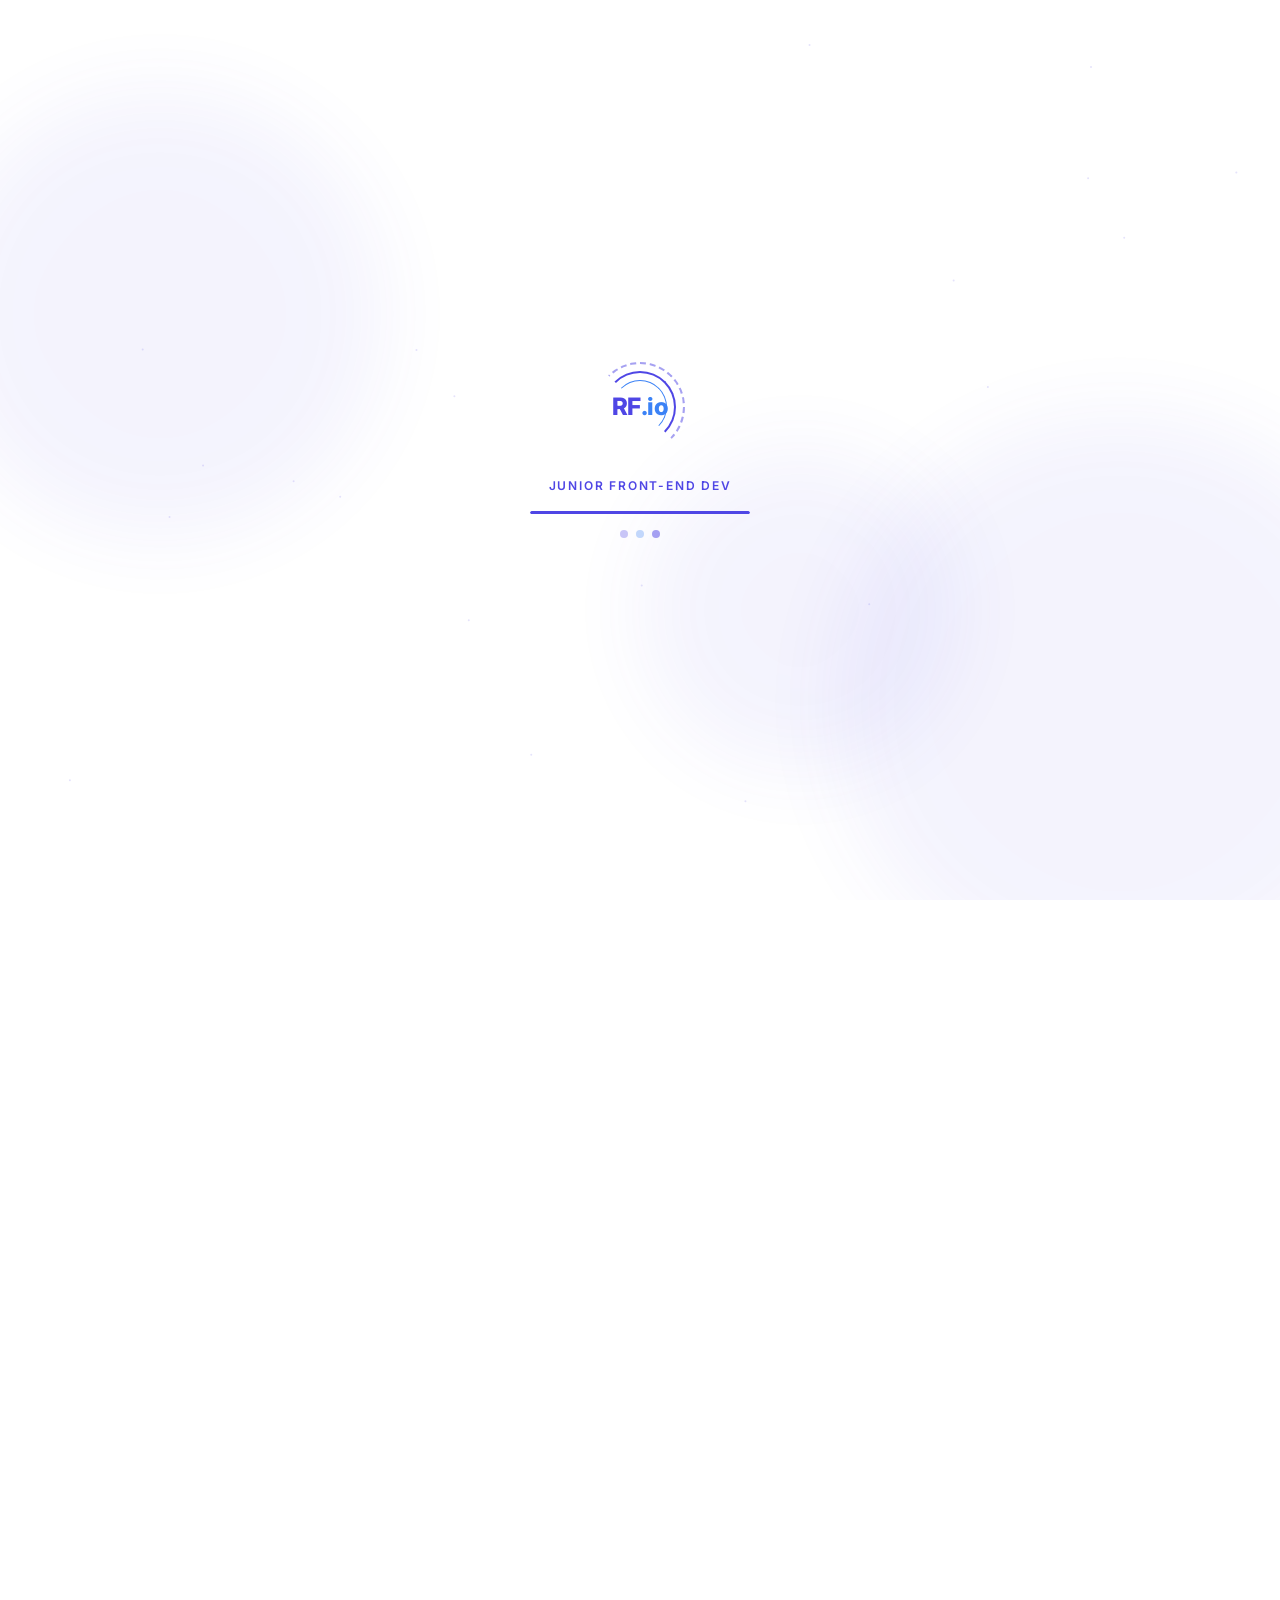
==== commit c3a3f798: "update lagi" ====
--- a/index.html
+++ b/index.html
@@ -10,6 +10,15 @@
     <link href="https://fonts.googleapis.com/css2?family=Inter:wght@300;400;600;700;800&display=swap" rel="stylesheet">
     <link href="https://unpkg.com/aos@2.3.1/dist/aos.css" rel="stylesheet">
     <link rel="stylesheet" type="text/css" href="https://cdn.jsdelivr.net/gh/devicons/devicon@latest/devicon.min.css" />
+    <script>
+        const initialTheme = localStorage.getItem('theme');
+        const systemPrefersDark = window.matchMedia('(prefers-color-scheme: dark)').matches;
+        if (initialTheme) {
+            document.documentElement.setAttribute('data-theme', initialTheme);
+        } else if (systemPrefersDark) {
+            document.documentElement.setAttribute('data-theme', 'dark');
+        }
+    </script>
 </head>
 
 <body>
@@ -74,7 +83,7 @@
                         <path d="M21 12.79A9 9 0 1 1 11.21 3 7 7 0 0 0 21 12.79z"></path>
                     </svg>
                 </button>
-                <a href="#contact" class="btn btn-primary nav-cta">Mulai Proyek</a>
+                <a href="cv.html" class="btn btn-primary nav-cta">Lihat CV</a>
                 <button class="hamburger-btn" id="hamburger-btn" aria-label="Menu Navigasi">
                     <span></span>
                     <span></span>
@@ -96,7 +105,7 @@
                     <a href="#services" class="m-link">Layanan</a>
                     <a href="#portfolio" class="m-link">Portofolio</a>
                     <a href="#blog" class="m-link">Blog</a>
-                    <a href="#contact" class="btn btn-primary m-cta">Mulai Proyek</a>
+                    <a href="cv.html" class="btn btn-primary m-cta">Lihat CV</a>
                 </div>
             </nav>
         </header>
@@ -110,7 +119,6 @@
                         aplikasi seluler yang menawan, modern, serta memiliki konversi tinggi.</p>
                     <div class="hero-actions">
                         <a href="#portfolio" class="btn btn-primary">Lihat Proyek</a>
-                        <a href="cv.html" class="btn btn-outline">Lihat CV</a>
                     </div>
 
                     <div class="trusted-badge">
@@ -144,20 +152,23 @@
         <section class="container" style="position:relative">
             <div class="highlights">
                 <div class="highlight-card" data-aos="fade-up" data-aos-delay="100">
-                    <div class="hl-icon">🎯</div>
+                    <div class="hl-icon"><img src="img/akurat.png" alt="Desain Akurat"
+                            style="width: 40px; height: 40px; object-fit: contain;"></div>
                     <h3>Desain Akurat</h3>
                     <p>Pengembangan antarmuka berprinsip pixel-perfect untuk memastikan visual persis dengan rancangan
                         awal
                         dari Figma.</p>
                 </div>
                 <div class="highlight-card" data-aos="fade-up" data-aos-delay="200">
-                    <div class="hl-icon">⚡</div>
+                    <div class="hl-icon"><img src="img/optimal.png" alt="Kinerja Optimal"
+                            style="width: 40px; height: 40px; object-fit: contain;"></div>
                     <h3>Kinerja Optimal</h3>
                     <p>Website yang ringan, cepat dimuat, dengan skor aksesibilitas dan performa yang prima di berbagai
                         perangkat.</p>
                 </div>
                 <div class="highlight-card" data-aos="fade-up" data-aos-delay="300">
-                    <div class="hl-icon">📱</div>
+                    <div class="hl-icon"><img src="img/mobile.png" alt="Mobile Responsive"
+                            style="width: 40px; height: 40px; object-fit: contain;"></div>
                     <h3>Mobile Responsive</h3>
                     <p>Menjamin fungsionalitas dan estetika layout yang beradaptasi dengan mulus pada layar ukuran
                         smartphone hingga desktop.</p>
@@ -189,7 +200,7 @@
 
                 <div class="about-stats">
                     <div class="stat-item">
-                        <h4>15+</h4>
+                        <h4>7+</h4>
                         <p>Proyek Kompleks Selesai</p>
                     </div>
                     <div class="stat-item">
@@ -206,13 +217,40 @@
                 <div class="text-center" data-aos="fade-up">
                     <h4 style="color:var(--secondary);margin-bottom:10px;">Portofolio</h4>
                     <h2 class="section-title">Lihat Proyek Terbaru Saya</h2>
-                    <p class="section-subtitle">Kumpulan beberapa mahakarya yang telah saya rancang, dari dasbor *Smart
-                        Home* hingga prototipe fungsional sistem Web & IoT.</p>
+                    <p class="section-subtitle">Kumpulan beberapa mahakarya yang telah saya rancang, dari dasbor Smart
+                        Home hingga prototipe fungsional sistem Web & IoT.</p>
                 </div>
 
                 <div class="portfolio-grid">
-                    <!-- Gunakan gambar proyek milik user -->
-                    <div class="pf-card" data-aos="fade-up" data-aos-delay="100"
+                    <!-- PROYEK UNGGULAN 1 -->
+                    <div class="pf-card" data-aos="fade-up" data-aos-delay="100" data-title="Warung R3 Berkah"
+                        data-category="UI/UX Web Design" data-image="img/website_lima.png"
+                        data-desc="Website R3 Berkah merupakan website promosi kuliner yang menampilkan berbagai makanan dan minuman khas Indonesia dengan tampilan modern, menarik, dan responsif. Website ini dirancang untuk memperkenalkan menu unggulan kepada pelanggan melalui informasi yang jelas, kategori produk yang terorganisir, serta fitur pendukung seperti lokasi, layanan pengantaran, dan pemesanan online, sehingga memudahkan pelanggan dalam mengenal dan memilih produk yang ditawarkan.">
+                        <div class="pf-img"><img src="img/website_lima.png" alt="Warung R3 Berkah"></div>
+                        <div class="pf-info">
+                            <div class="pf-category" style="display:flex;align-items:center;">UI/UX Web Design <span
+                                    style="background:var(--primary);color:white;padding:2px 8px;border-radius:10px;font-size:0.6rem;margin-left:8px;font-weight:bold;">⭐
+                                    UNGGULAN</span></div>
+                            <h3>Warung R3 Berkah</h3>
+                        </div>
+                    </div>
+
+                    <!-- PROYEK UNGGULAN 2 -->
+                    <div class="pf-card" data-aos="fade-up" data-aos-delay="200"
+                        data-title="Sistem Layanan Pengaduan Sekolah" data-category="Sistem Informasi Publik"
+                        data-image="img/website_tiga.png"
+                        data-desc="Platform layanan publik unggulan yang mewadahi transparansi aspirasi sekolah. Dibangun dengan arsitektur UI/UX yang clean, aksesibilitas tingkat tinggi, serta alur navigasi yang intuitif sehingga memudahkan pelacakan laporan secara real-time.">
+                        <div class="pf-img"><img src="img/website_tiga.png" alt="Pengaduan SMKN 1 Bondowoso"></div>
+                        <div class="pf-info">
+                            <div class="pf-category" style="display:flex;align-items:center;">Sistem Informasi Publik
+                                <span
+                                    style="background:var(--primary);color:white;padding:2px 8px;border-radius:10px;font-size:0.6rem;margin-left:8px;font-weight:bold;">⭐
+                                    UNGGULAN</span></div>
+                            <h3>Sistem Pengaduan SMKN 1 Bondowoso</h3>
+                        </div>
+                    </div>
+
+                    <div class="pf-card" data-aos="fade-up" data-aos-delay="300"
                         data-title="Simulasi Rangkaian Dasar (ESP32)" data-category="Sistem Simulasi IoT"
                         data-image="img/project1.png"
                         data-desc="Proyek ini mensimulasikan lingkungan dasar IoT menggunakan kontroler ESP32, dirancang untuk menunjukkan responsivitas perangkat keras virtual terhadap kontrol antarmuka secara real-time. Bahasa yang digunakan mencakup C++ dan JavaScript untuk integrasi.">
@@ -223,7 +261,7 @@
                         </div>
                     </div>
 
-                    <div class="pf-card" data-aos="fade-up" data-aos-delay="200"
+                    <div class="pf-card" data-aos="fade-up" data-aos-delay="400"
                         data-title="Antarmuka Dasbor Smart Home Modern" data-category="UI/UX Web App"
                         data-image="img/project2.png"
                         data-desc="Dasbor web fungsional yang memungkinkan klien untuk memantau penggunaan energi, mengatur pencahayaan, dan keamanan rumah secara holistik dengan desain bergaya glassmorphism dan tata letak grid.">
@@ -234,7 +272,7 @@
                         </div>
                     </div>
 
-                    <div class="pf-card" data-aos="fade-up" data-aos-delay="300"
+                    <div class="pf-card" data-aos="fade-up" data-aos-delay="500"
                         data-title="Landing Page Restoran Nusantara" data-category="UI/UX Web Design"
                         data-image="img/website_satu.png"
                         data-desc="Desain antarmuka landing page premium untuk restoran Shaqueena yang menyajikan masakan khas Nusantara. Mengusung visual elegan, navigasi menu (Sate, Bakso, Soto) yang tertata rapi, dan tombol panggil tindakan (Call to Action) yang menarik perhatian pelanggan.">
@@ -245,7 +283,7 @@
                         </div>
                     </div>
 
-                    <div class="pf-card" data-aos="fade-up" data-aos-delay="400"
+                    <div class="pf-card" data-aos="fade-up" data-aos-delay="600"
                         data-title="Website Pameran Mobil Premium" data-category="Automotive Website"
                         data-image="img/website_dua.png"
                         data-desc="Platform dealer mobil Velocity Motors. Menggunakan tampilan mode gelap premium dengan tata letak minimalis dan eksklusif untuk menonjolkan kendaraan bergaya supercar. Dilengkapi dengan fasilitas ulasan video dan sistem pemesanan Test Drive.">
@@ -256,18 +294,7 @@
                         </div>
                     </div>
 
-                    <div class="pf-card" data-aos="fade-up" data-aos-delay="500"
-                        data-title="Sistem Layanan Pengaduan Sekolah" data-category="Sistem Informasi Publik"
-                        data-image="img/website_tiga.png"
-                        data-desc="Sistem Pengaduan dan Aspirasi untuk SMKN 1 Bondowoso. Dirancang dengan elemen antarmuka yang bersih (clean UI), lengkap dengan ilustrasi modern. Sistem ini memudahkan partisipasi aktif siswa maupun masyarakat untuk menyampaikan laporan secara transparan.">
-                        <div class="pf-img"><img src="img/website_tiga.png" alt="Pengaduan SMKN 1 Bondowoso"></div>
-                        <div class="pf-info">
-                            <div class="pf-category">Sistem Informasi Publik</div>
-                            <h3>Sistem Pengaduan SMKN 1 Bondowoso</h3>
-                        </div>
-                    </div>
-
-                    <div class="pf-card" data-aos="fade-up" data-aos-delay="600"
+                    <div class="pf-card" data-aos="fade-up" data-aos-delay="700"
                         data-title="Aplikasi Pemesanan Makanan Sehat" data-category="Food Delivery Platform"
                         data-image="img/website_empat.png"
                         data-desc="Desain aplikasi web pengiriman makanan segar premium. Mengoptimalkan palet warna cerah namun menenangkan demi menyorot sajian makanan bergizi. Memiliki navigasi kategori yang gampang diakses serta menu cari berfitur lengkap (lengkap dengan penanda popularitas & waktu pengantaran).">
@@ -277,6 +304,17 @@
                             <h3>Aplikasi Pemesanan Makanan Sehat</h3>
                         </div>
                     </div>
+
+                    <div class="pf-card" data-aos="fade-up" data-aos-delay="800"
+                        data-title="Portal Komunikasi Guru & Wali Murid" data-category="Sistem Pendidikan"
+                        data-image="img/guru-wali.png"
+                        data-desc="Platform web khusus untuk menjembatani komunikasi edukasional antara pihak sekolah dengan wali murid. Dilengkapi dengan sistem pemantauan laporan akademik, kehadiran, serta rekam nilai secara transparan dalam antarmuka yang ramah pengguna.">
+                        <div class="pf-img"><img src="img/guru-wali.png" alt="Aplikasi Guru dan Wali Murid"></div>
+                        <div class="pf-info">
+                            <div class="pf-category">Sistem Pendidikan</div>
+                            <h3>Portal Komunikasi Guru & Wali Murid</h3>
+                        </div>
+                    </div>
                 </div>
                 <div class="text-center">
                     <a href="https://github.com" class="btn btn-outline" target="_blank">Lihat Semua Proyek ➔</a>
@@ -292,7 +330,8 @@
             </div>
             <div class="container services-grid" style="margin-top:40px;">
                 <div class="service-box" data-aos="zoom-in" data-aos-delay="100">
-                    <div class="sv-icon">💻</div>
+                    <div class="sv-icon"><img src="img/laptop.png" alt="Pengembangan Antarmuka Web"
+                            style="width: 45px; height: 45px; object-fit: contain;"></div>
                     <h3>Pengembangan Antarmuka Web</h3>
                     <p>Membuat struktur dan gaya visual situs (HTML, CSS, modern JS) layaknya sulap yang indah namun
                         tetap
@@ -300,24 +339,27 @@
                     <a href="#" class="read-more">Baca Selengkapnya ➔</a>
                 </div>
                 <div class="service-box" data-aos="zoom-in" data-aos-delay="200">
-                    <div class="sv-icon">📱</div>
+                    <div class="sv-icon"><img src="img/mobile.png" alt="Desain UI/UX Seluler"
+                            style="width: 45px; height: 45px; object-fit: contain;"></div>
                     <h3>Desain UI/UX Seluler (Flutter)</h3>
                     <p>Merancang layar aplikasi berkinerja tinggi, fungsionalitas intuitif, untuk perangkat seluler yang
                         menarget kemudahan bertransaksi pelanggan.</p>
                     <a href="#" class="read-more">Baca Selengkapnya ➔</a>
                 </div>
                 <div class="service-box" data-aos="zoom-in" data-aos-delay="300">
-                    <div class="sv-icon">⚙️</div>
+                    <div class="sv-icon"><img src="img/api.png" alt="Integrasi API"
+                            style="width: 45px; height: 45px; object-fit: contain;"></div>
                     <h3>Integrasi Front App (API)</h3>
                     <p>Memastikan bahwa data fungsional dari Back-End atau API Cuaca dapat merespon ke desain secara
                         dinamis
-                        (*real-time processing*).</p>
+                        (real-time processing).</p>
                     <a href="#" class="read-more">Baca Selengkapnya ➔</a>
                 </div>
                 <div class="service-box" data-aos="zoom-in" data-aos-delay="400">
-                    <div class="sv-icon">🔤</div>
+                    <div class="sv-icon"><img src="img/design.png" alt="Tipografi dan Design System"
+                            style="width: 45px; height: 45px; object-fit: contain;"></div>
                     <h3>Tipografi & Design System</h3>
-                    <p>Pemilihan warna (*Palette*), penyelarasan *layout grid*, dan hierarki visual agar web tampil
+                    <p>Pemilihan warna (Palette), penyelarasan layout grid, dan hierarki visual agar web tampil
                         dengan
                         sangat estetik tak bersela.</p>
                     <a href="#" class="read-more">Baca Selengkapnya ➔</a>
@@ -339,29 +381,29 @@
                 <div class="skills-grid">
                     <div class="skill-card" data-aos="zoom-in" data-aos-delay="100">
                         <div class="skill-icon">
-                            <img src="img/html_logo.png" alt="HTML5"
-                                style="width: 80px; height: 80px; object-fit: contain;">
+                            <i class="devicon-html5-plain colored"
+                                style="font-size: 80px; display: inline-flex; align-items: center; justify-content: center;"></i>
                         </div>
                         <span>HTML5</span>
                     </div>
                     <div class="skill-card" data-aos="zoom-in" data-aos-delay="200">
                         <div class="skill-icon">
-                            <img src="img/css_logo.png" alt="CSS3"
-                                style="width: 80px; height: 80px; object-fit: contain;">
+                            <i class="devicon-css3-plain colored"
+                                style="font-size: 80px; display: inline-flex; align-items: center; justify-content: center;"></i>
                         </div>
                         <span>CSS3</span>
                     </div>
                     <div class="skill-card" data-aos="zoom-in" data-aos-delay="300">
                         <div class="skill-icon">
-                            <img src="img/flutter_logo.png" alt="Flutter"
-                                style="width: 80px; height: 80px; object-fit: contain;">
+                            <i class="devicon-flutter-plain colored"
+                                style="font-size: 80px; display: inline-flex; align-items: center; justify-content: center;"></i>
                         </div>
                         <span>Flutter</span>
                     </div>
                     <div class="skill-card" data-aos="zoom-in" data-aos-delay="400">
                         <div class="skill-icon">
-                            <img src="img/dart_logo.png" alt="Dart"
-                                style="width: 80px; height: 80px; object-fit: contain;">
+                            <i class="devicon-dart-plain colored"
+                                style="font-size: 80px; display: inline-flex; align-items: center; justify-content: center;"></i>
                         </div>
                         <span>Dart</span>
                     </div>
@@ -407,56 +449,64 @@
             </div>
 
             <div class="certs-grid">
-                <!-- Envelope 1 -->
-                <div class="cert-item" data-aos="zoom-in" data-aos-delay="100"
+                <!-- Cert 1 -->
+                <div class="cert-card-wow" data-aos="zoom-in" data-aos-delay="100"
                     onclick="openCertModal('img/sertifikat_satu.jpg')">
-                    <div class="cert-envelope-container">
-                        <div class="cert-envelope-flap"></div>
-                        <div class="cert-envelope-letter">
-                            <img src="img/sertifikat_satu.jpg" alt="Peserta Terbaik Pelatihan TIK">
-                        </div>
-                        <div class="cert-envelope-front"></div>
-                    </div>
-                    <div class="cert-title">Peserta Terbaik Pelatihan TIK Jatim</div>
-                </div>
-
-                <!-- Envelope 2 -->
-                <div class="cert-item" data-aos="zoom-in" data-aos-delay="200"
+                    <div class="cert-image-box">
+                        <img src="img/sertifikat_satu.jpg" alt="Peserta Terbaik Pelatihan TIK">
+                        <div class="cert-overlay">
+                            <span class="view-text">Lihat Bukti</span>
+                        </div>
+                    </div>
+                    <div class="cert-content-wow">
+                        <div class="cert-badge">Penghargaan</div>
+                        <h3 class="cert-title-wow">Peserta Terbaik Pelatihan TIK Jatim</h3>
+                    </div>
+                </div>
+
+                <!-- Cert 2 -->
+                <div class="cert-card-wow" data-aos="zoom-in" data-aos-delay="200"
                     onclick="openCertModal('img/sertifikat_dua.jpg')">
-                    <div class="cert-envelope-container">
-                        <div class="cert-envelope-flap"></div>
-                        <div class="cert-envelope-letter">
-                            <img src="img/sertifikat_dua.jpg" alt="Peserta Pelatihan TIK Jatim">
-                        </div>
-                        <div class="cert-envelope-front"></div>
-                    </div>
-                    <div class="cert-title">Peserta Pelatihan TIK Jatim 2025</div>
-                </div>
-
-                <!-- Envelope 3 -->
-                <div class="cert-item" data-aos="zoom-in" data-aos-delay="300"
+                    <div class="cert-image-box">
+                        <img src="img/sertifikat_dua.jpg" alt="Peserta Pelatihan TIK Jatim">
+                        <div class="cert-overlay">
+                            <span class="view-text">Lihat Bukti</span>
+                        </div>
+                    </div>
+                    <div class="cert-content-wow">
+                        <div class="cert-badge">Sertifikasi</div>
+                        <h3 class="cert-title-wow">Peserta Pelatihan TIK Jatim 2025</h3>
+                    </div>
+                </div>
+
+                <!-- Cert 3 -->
+                <div class="cert-card-wow" data-aos="zoom-in" data-aos-delay="300"
                     onclick="openCertModal('img/sertifikat_tiga.jpg')">
-                    <div class="cert-envelope-container">
-                        <div class="cert-envelope-flap"></div>
-                        <div class="cert-envelope-letter">
-                            <img src="img/sertifikat_tiga.jpg" alt="Lomba Mahavation Polda Jatim">
-                        </div>
-                        <div class="cert-envelope-front"></div>
-                    </div>
-                    <div class="cert-title">Lomba Mahavation Polda Jatim</div>
-                </div>
-
-                <!-- Envelope 4 -->
-                <div class="cert-item" data-aos="zoom-in" data-aos-delay="400"
+                    <div class="cert-image-box">
+                        <img src="img/sertifikat_tiga.jpg" alt="Lomba Mahavation Polda Jatim">
+                        <div class="cert-overlay">
+                            <span class="view-text">Lihat Bukti</span>
+                        </div>
+                    </div>
+                    <div class="cert-content-wow">
+                        <div class="cert-badge">Kompetisi</div>
+                        <h3 class="cert-title-wow">Lomba Mahavation Polda Jatim</h3>
+                    </div>
+                </div>
+
+                <!-- Cert 4 -->
+                <div class="cert-card-wow" data-aos="zoom-in" data-aos-delay="400"
                     onclick="openCertModal('img/sertifikat_lima.jpg')">
-                    <div class="cert-envelope-container">
-                        <div class="cert-envelope-flap"></div>
-                        <div class="cert-envelope-letter">
-                            <img src="img/sertifikat_lima.jpg" alt="Samsung Innovation Campus">
-                        </div>
-                        <div class="cert-envelope-front"></div>
-                    </div>
-                    <div class="cert-title">Samsung Innovation Campus</div>
+                    <div class="cert-image-box">
+                        <img src="img/sertifikat_lima.jpg" alt="Samsung Innovation Campus">
+                        <div class="cert-overlay">
+                            <span class="view-text">Lihat Bukti</span>
+                        </div>
+                    </div>
+                    <div class="cert-content-wow">
+                        <div class="cert-badge">Kelulusan</div>
+                        <h3 class="cert-title-wow">Samsung Innovation Campus</h3>
+                    </div>
                 </div>
             </div>
         </section>
@@ -530,7 +580,7 @@
                 <div>
                     <h4>Kontak Langsung</h4>
                     <ul class="footer-links" style="opacity:0.8;">
-                        <li style="margin-bottom:8px;">MohammadRafikhulArdiansyah@gmail.com</li>
+                        <li style="margin-bottom:8px;">mohammadrafikhulardiansyah@gmail.com</li>
                         <li style="margin-bottom:8px;">+62 85 147 191 733</li>
                         <li>Jawa Timur, Indonesia</li>
                     </ul>
@@ -543,7 +593,8 @@
                     <h2>Tertarik untuk berkolaborasi?</h2>
                     <p>Mari diskusikan solusi teknologi terbaik untuk mewujudkan ide Anda menjadi nyata.</p>
                 </div>
-                <a href="mailto:username@email.com" class="btn btn-footer-email">Kirim Email Sekarang</a>
+                <a href="mailto:mohammadrafikhulardiansyah@gmail.com" class="btn btn-footer-email">Kirim Email
+                    Sekarang</a>
             </div>
         </footer>
 
@@ -682,15 +733,6 @@
             // Theme Toggle Logic
             const themeToggle = document.getElementById('theme-toggle');
             const htmlElement = document.documentElement;
-
-            const savedTheme = localStorage.getItem('theme');
-            const prefersDark = window.matchMedia('(prefers-color-scheme: dark)').matches;
-
-            if (savedTheme) {
-                htmlElement.setAttribute('data-theme', savedTheme);
-            } else if (prefersDark) {
-                htmlElement.setAttribute('data-theme', 'dark');
-            }
 
             themeToggle.addEventListener('click', () => {
                 const currentTheme = htmlElement.getAttribute('data-theme');
@@ -762,7 +804,8 @@
                         if (this.y < -10) this.reset();
                     }
                     draw() {
-                        ctx.fillStyle = `rgba(91, 75, 219, ${this.opacity})`;
+                        const isDark = document.documentElement.getAttribute('data-theme') === 'dark';
+                        ctx.fillStyle = isDark ? `rgba(0, 242, 255, ${this.opacity})` : `rgba(79, 70, 229, ${this.opacity})`;
                         ctx.beginPath();
                         ctx.arc(this.x, this.y, this.size, 0, Math.PI * 2);
                         ctx.fill();
@@ -790,7 +833,6 @@
                 setTimeout(() => {
                     loaderContent.style.transform = 'scale(0.95)';
                     loaderContent.style.opacity = '0';
-                    loaderWrapper.style.backgroundColor = '#FFFFFF';
 
                     setTimeout(() => {
                         loaderWrapper.style.opacity = '0';
--- a/style.css
+++ b/style.css
@@ -403,7 +403,13 @@
     align-items: center;
 }
 
+/* Mobile: foto di atas, teks di bawah */
+.hero-image {
+    order: -1;
+}
+
 .hero-text {
+    order: 1;
     text-align: center;
 }
 
@@ -500,6 +506,11 @@
 
     .hero-text {
         text-align: left;
+        order: 0;
+    }
+
+    .hero-image {
+        order: 0;
     }
 
     .hero-text p {
@@ -520,9 +531,15 @@
     display: grid;
     grid-template-columns: repeat(auto-fit, minmax(280px, 1fr));
     gap: 1.5rem;
-    margin-top: -4rem;
+    margin-top: 1rem;
     position: relative;
     z-index: 10;
+}
+
+@media (min-width: 992px) {
+    .highlights {
+        margin-top: -4rem;
+    }
 }
 
 .highlight-card {
@@ -814,10 +831,6 @@
     margin-bottom: 0.5rem;
 }
 
-[data-theme="dark"] .skill-icon img,
-[data-theme="dark"] .skill-icon i {
-    filter: drop-shadow(0 0 8px var(--primary));
-}
 
 .skill-icon img {
     width: 100%;
@@ -860,145 +873,160 @@
 }
 
 
-/* CERTIFICATES ENVELOPE */
+/* CERTIFICATES DISPLAY - WOW CREATIVE DESIGN */
 .certs-grid {
     display: grid;
     grid-template-columns: repeat(auto-fit, minmax(280px, 1fr));
     gap: 2.5rem;
     margin-top: 3rem;
-    justify-items: center;
-}
-
-.cert-item {
+}
+
+.cert-card-wow {
+    position: relative;
+    background: var(--bg-alt);
+    border-radius: 24px;
+    padding: 1rem;
+    box-shadow: var(--shadow-sm);
+    border: 1px solid var(--border-color);
+    transition: all 0.5s cubic-bezier(0.25, 0.8, 0.25, 1);
     cursor: pointer;
-    display: flex;
-    flex-direction: column;
-    align-items: center;
-    perspective: 1500px;
-}
-
-.cert-envelope-container {
+    overflow: hidden;
+}
+
+.cert-card-wow:hover {
+    transform: translateY(-12px) scale(1.02);
+    box-shadow: 0 20px 40px -10px rgba(0, 0, 0, 0.15);
+    border-color: var(--primary);
+}
+
+[data-theme="dark"] .cert-card-wow:hover {
+    box-shadow: 0 20px 40px -10px rgba(0, 242, 255, 0.25);
+}
+
+.cert-image-box {
     position: relative;
-    width: 280px;
-    height: 180px;
-    background: var(--primary-hover);
-    border-radius: 8px;
-    display: flex;
-    justify-content: center;
-    align-items: flex-end;
-    box-shadow: var(--shadow-sm);
-    transition: 0.3s;
-}
-
-.cert-item:hover .cert-envelope-container {
-    transform: translateY(-10px);
-    box-shadow: var(--shadow-lg);
-}
-
-.cert-envelope-front {
-    position: absolute;
-    bottom: 0;
-    left: 0;
     width: 100%;
-    height: 100%;
-    background: var(--primary);
-    clip-path: polygon(0 0, 50% 50%, 100% 0, 100% 100%, 0 100%);
-    border-radius: 0 0 8px 8px;
-    z-index: 3;
-}
-
-.cert-envelope-front::before {
-    content: '';
-    position: absolute;
-    inset: 0;
-    background: rgba(0, 0, 0, 0.05);
-}
-
-.cert-envelope-flap {
-    position: absolute;
-    top: 0;
-    left: 0;
-    width: 100%;
-    height: 100%;
-    background: var(--primary);
-    clip-path: polygon(0 0, 100% 0, 50% 60%);
-    transform-origin: top;
-    transition: transform 0.6s cubic-bezier(0.4, 0, 0.2, 1), z-index 0s 0.3s;
-    z-index: 4;
-}
-
-.cert-item:hover .cert-envelope-flap {
-    transform: rotateX(180deg);
-    z-index: 1;
-    /* Moves behind the letter once open */
-}
-
-.cert-envelope-letter {
-    position: absolute;
-    bottom: 5px;
-    width: 90%;
-    height: 90%;
-    background: white;
-    z-index: 2;
-    transition: transform 0.6s cubic-bezier(0.4, 0, 0.2, 1);
-    padding: 8px;
-    box-shadow: 0 0 10px rgba(0, 0, 0, 0.1);
-    border-radius: 4px;
-    border: 1px solid var(--border-color);
-}
-
-.cert-envelope-letter img {
+    height: 200px;
+    border-radius: 16px;
+    overflow: hidden;
+    background: #000;
+}
+
+.cert-image-box img {
     width: 100%;
     height: 100%;
     object-fit: cover;
-    border-radius: 2px;
-}
-
-.cert-item:hover .cert-envelope-letter {
-    transform: translateY(-60px);
-}
-
-.cert-title {
-    margin-top: 1.5rem;
+    opacity: 0.7;
+    filter: grayscale(80%);
+    transition: all 0.6s cubic-bezier(0.25, 0.8, 0.25, 1);
+}
+
+.cert-card-wow:hover .cert-image-box img {
+    opacity: 1;
+    filter: grayscale(0%);
+    transform: scale(1.1);
+}
+
+.cert-overlay {
+    position: absolute;
+    inset: 0;
+    background: linear-gradient(to top, rgba(0,0,0,0.7), transparent);
+    z-index: 2;
+    display: flex;
+    align-items: center;
+    justify-content: center;
+    opacity: 0;
+    transition: opacity 0.5s ease;
+}
+
+.cert-card-wow:hover .cert-overlay {
+    opacity: 1;
+}
+
+.view-text {
+    color: #ffffff;
     font-weight: 700;
+    font-size: 1rem;
+    padding: 10px 24px;
+    border: 2px solid #ffffff;
+    border-radius: 30px;
+    backdrop-filter: blur(8px);
+    background: rgba(255,255,255,0.1);
+    transform: translateY(20px);
+    transition: all 0.5s cubic-bezier(0.25, 0.8, 0.25, 1);
+    box-shadow: 0 4px 15px rgba(0,0,0,0.2);
+}
+
+.cert-card-wow:hover .view-text {
+    transform: translateY(0);
+}
+
+.view-text:hover {
+    background: #ffffff;
+    color: #000000;
+}
+
+.cert-content-wow {
+    padding: 1.5rem 0.5rem 0.5rem;
+    position: relative;
+    z-index: 3;
+}
+
+.cert-badge {
+    position: absolute;
+    top: -15px;
+    right: 10px;
+    background: var(--primary);
+    color: #ffffff;
+    font-size: 0.75rem;
+    font-weight: 800;
+    padding: 6px 14px;
+    border-radius: 20px;
+    box-shadow: 0 4px 10px rgba(0,0,0,0.2);
+    z-index: 4;
+    text-transform: uppercase;
+    letter-spacing: 1px;
+}
+
+[data-theme="dark"] .cert-badge {
+    color: #000000;
+    box-shadow: 0 4px 10px rgba(0, 242, 255, 0.4);
+}
+
+.cert-title-wow {
     font-size: 1.1rem;
-    text-align: center;
-    transition: color 0.3s;
-}
-
-.cert-item:hover .cert-title {
+    font-weight: 700;
+    line-height: 1.4;
+    color: var(--text-dark);
+    transition: color 0.3s ease;
+    margin: 0;
+}
+
+.cert-card-wow:hover .cert-title-wow {
     color: var(--primary);
 }
 
-/* Dark Mode Overrides for Envelope */
-[data-theme="dark"] .cert-envelope-container {
-    background: rgba(0, 242, 255, 0.15);
-    box-shadow: 0 0 20px rgba(0, 242, 255, 0.05);
-    /* Glow effect */
-}
-
-[data-theme="dark"] .cert-envelope-front {
-    background: #0a0f1e;
-}
-
-[data-theme="dark"] .cert-envelope-front::before {
-    background: rgba(0, 242, 255, 0.08);
-}
-
-[data-theme="dark"] .cert-envelope-flap {
-    background: #0a0f1e;
-}
-
-[data-theme="dark"] .cert-envelope-flap::after {
+/* Glowing Sweep Effect */
+.cert-card-wow::before {
     content: '';
     position: absolute;
-    inset: 0;
-    background: rgba(0, 242, 255, 0.12);
-}
-
-[data-theme="dark"] .cert-envelope-letter {
-    background: #050811;
-    border-color: rgba(0, 242, 255, 0.3);
+    top: 0;
+    left: -150%;
+    width: 50%;
+    height: 100%;
+    background: linear-gradient(to right, transparent, rgba(255,255,255,0.15), transparent);
+    transform: skewX(-25deg);
+    transition: 0.7s ease-in-out;
+    z-index: 5;
+    pointer-events: none;
+}
+
+.cert-card-wow:hover::before {
+    left: 200%;
+}
+
+[data-theme="dark"] .cert-card-wow::before {
+    background: linear-gradient(to right, transparent, rgba(0, 242, 255, 0.1), transparent);
 }
 
 /* Certificate Modal Specific Styles */
@@ -1325,7 +1353,7 @@
     left: 0;
     width: 100%;
     height: 100dvh;
-    background: #FFFFFF;
+    background: var(--bg-main);
     z-index: 99999;
     display: flex;
     align-items: center;
@@ -1359,7 +1387,7 @@
 .loader-orb {
     position: absolute;
     border-radius: 50%;
-    background: #5B4BDB;
+    background: var(--primary);
     opacity: 0.06;
     filter: blur(40px);
     animation: loaderDrift 10s infinite alternate ease-in-out;
@@ -1401,8 +1429,8 @@
     letter-spacing: -0.5px;
 }
 
-.center-logo .rf { color: #5B4BDB; }
-.center-logo .io { color: #3b82f6; }
+.center-logo .rf { color: var(--primary); }
+.center-logo .io { color: var(--secondary); }
 
 .orbital-rings .ring {
     position: absolute;
@@ -1416,8 +1444,9 @@
     width: 90px;
     height: 90px;
     border-width: 2px;
-    border-top-color: #a5b4fc;
-    border-right-color: #a5b4fc;
+    border-top-color: var(--primary);
+    border-right-color: var(--primary);
+    opacity: 0.5;
     border-style: dashed !important;
     animation: ringSpinCW 2s linear infinite;
 }
@@ -1426,8 +1455,8 @@
     width: 72px;
     height: 72px;
     border-width: 2px;
-    border-top-color: #5B4BDB;
-    border-right-color: #5B4BDB;
+    border-top-color: var(--primary);
+    border-right-color: var(--primary);
     animation: ringSpinCCW 1.4s linear infinite;
 }
 
@@ -1435,8 +1464,8 @@
     width: 54px;
     height: 54px;
     border-width: 1.5px;
-    border-top-color: #7c6ee6;
-    border-right-color: #7c6ee6;
+    border-top-color: var(--secondary);
+    border-right-color: var(--secondary);
     animation: ringSpinCW 1s linear infinite;
 }
 
@@ -1454,7 +1483,7 @@
     margin-top: 24px;
     font-size: 12px;
     font-weight: 600;
-    color: #5B4BDB;
+    color: var(--primary);
     text-transform: uppercase;
     letter-spacing: 0.15em;
     opacity: 0;
@@ -1469,7 +1498,7 @@
     margin-top: 16px;
     width: 220px;
     height: 3px;
-    background: #e8e6f9;
+    background: var(--light-accent);
     border-radius: 2px;
     overflow: hidden;
 }
@@ -1477,7 +1506,7 @@
 .progress-wrap .progress-bar {
     width: 0%;
     height: 100%;
-    background: #5B4BDB;
+    background: var(--primary);
     border-radius: 2px;
     animation: loaderProgress 2.8s cubic-bezier(0.4, 0, 0.2, 1) forwards;
 }
@@ -1501,9 +1530,9 @@
     animation: pulseLoaderDot 1s infinite alternate ease-in-out;
 }
 
-.pulsing-dots .dot1 { background: #5B4BDB; animation-delay: 0s; }
-.pulsing-dots .dot2 { background: #7c6ee6; animation-delay: 0.2s; }
-.pulsing-dots .dot3 { background: #a5b4fc; animation-delay: 0.4s; }
+.pulsing-dots .dot1 { background: var(--primary); animation-delay: 0s; }
+.pulsing-dots .dot2 { background: var(--secondary); animation-delay: 0.2s; }
+.pulsing-dots .dot3 { background: var(--primary); opacity: 0.5; animation-delay: 0.4s; }
 
 @keyframes pulseLoaderDot {
     0% { transform: scale(0.8); opacity: 0.3; }
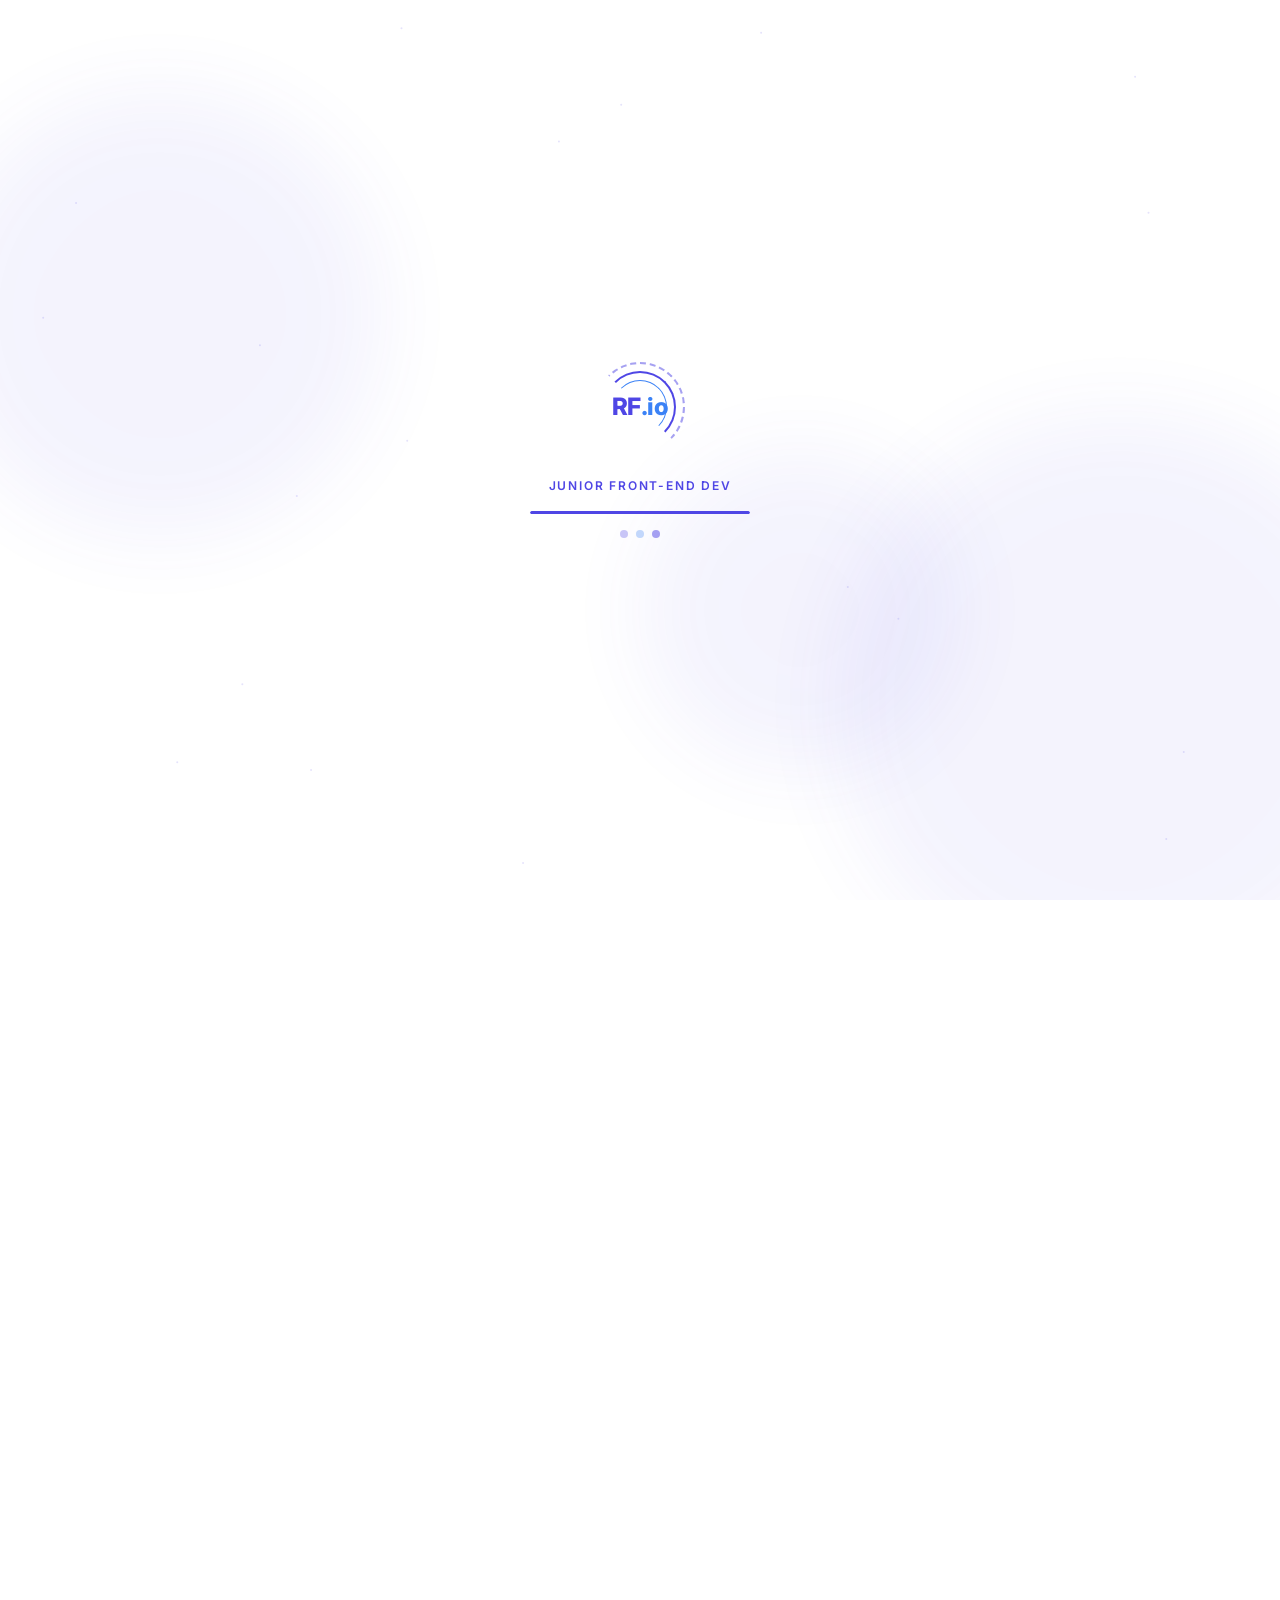
==== commit cca0991c: "update lagi Co-authored-by: Copilot <copilot@github.com>" ====
--- a/index.html
+++ b/index.html
@@ -4,7 +4,7 @@
 <head>
     <meta charset="utf-8" />
     <meta name="viewport" content="width=device-width, initial-scale=1" />
-    <title>Rafi — Pengembang Front-End modern</title>
+    <title>Rafi.io</title>
     <link rel="stylesheet" href="style.css">
     <link rel="icon" type="image/png" href="profil.png">
     <link href="https://fonts.googleapis.com/css2?family=Inter:wght@300;400;600;700;800&display=swap" rel="stylesheet">
@@ -317,7 +317,7 @@
                     </div>
                 </div>
                 <div class="text-center">
-                    <a href="https://github.com" class="btn btn-outline" target="_blank">Lihat Semua Proyek ➔</a>
+                    <a href="https://github.com/broiosme" class="btn btn-outline" target="_blank">Lihat Semua Proyek ➔</a>
                 </div>
             </div>
         </section>
@@ -522,7 +522,6 @@
             </div>
         </div>
 
-        <!-- MODAL POPUP PROYEK -->
         <div id="projectModal" class="project-modal">
             <div class="modal-content">
                 <button class="modal-close" onclick="closeModal()">×</button>
@@ -552,10 +551,24 @@
                         rancangan visual terbaik yang memadukan keindahan, kemudahan akses, dan konversi target
                         fungsionalitas murni.</p>
                     <div style="display:flex;gap:15px; font-weight:bold;">
-                        <a href="#" style="color:var(--primary)">LD</a>
-                        <a href="#" style="color:var(--secondary)">GH</a>
-                        <a href="#" style="color:var(--light-accent)">IG</a>
-                    </div>
+                        <a href="https://github.com/broiosme" target="_blank" rel="noopener" aria-label="GitHub" style="color:var(--text-muted); display:inline-flex; align-items:center;">
+                            <svg width="20" height="20" viewBox="0 0 24 24" fill="currentColor" xmlns="http://www.w3.org/2000/svg" aria-hidden="true">
+                                <path d="M12 .5C5.73.5.75 5.48.75 11.75c0 4.94 3.2 9.12 7.64 10.6.56.1.77-.24.77-.53 0-.26-.01-1-.02-1.95-3.11.68-3.77-1.5-3.77-1.5-.51-1.29-1.25-1.64-1.25-1.64-1.02-.7.08-.69.08-.69 1.13.08 1.72 1.16 1.72 1.16 1 .72 2.62.51 3.26.39.1-.3.39-.51.71-.62-2.48-.28-5.09-1.24-5.09-5.52 0-1.22.44-2.22 1.16-3-.12-.28-.5-1.42.11-2.96 0 0 .95-.3 3.12 1.15a10.8 10.8 0 0 1 2.84-.38c.96.01 1.93.13 2.84.38 2.16-1.45 3.11-1.15 3.11-1.15.61 1.54.23 2.68.11 2.96.72.78 1.15 1.78 1.15 3 0 4.29-2.61 5.24-5.1 5.52.4.35.76 1.05.76 2.12 0 1.53-.01 2.77-.01 3.15 0 .29.2.64.78.53C19.05 20.87 22.25 16.69 22.25 11.75 22.25 5.48 17.27.5 12 .5z"/>
+                            </svg>
+                        </a>
+
+                        <a href="https://www.instagram.com/me_rfad1/" target="_blank" rel="noopener" aria-label="Instagram" style="color:var(--light-accent); display:inline-flex; align-items:center;">
+                            <svg width="20" height="20" viewBox="0 0 24 24" fill="none" stroke="currentColor" stroke-width="1.5" stroke-linecap="round" stroke-linejoin="round" xmlns="http://www.w3.org/2000/svg" aria-hidden="true">
+                                <rect x="2" y="2" width="20" height="20" rx="5" ry="5"></rect>
+                                <path d="M16 11.37A4 4 0 1 1 12.63 8 4 4 0 0 1 16 11.37z"></path>
+                                <line x1="17.5" y1="6.5" x2="17.5" y2="6.5"></line>
+                            </svg>
+                        </a>
+                    </div>
+                </div>
+
+                 <div>
+                   
                 </div>
 
                 <div>
@@ -568,14 +581,7 @@
                     </ul>
                 </div>
 
-                <div>
-                    <h4>Bantuan</h4>
-                    <ul class="footer-links">
-                        <li><a href="#">FAQ / Pertanyaanmu</a></li>
-                        <li><a href="#">Syarat & Ketentuan</a></li>
-                        <li><a href="#">Privasi Pengguna</a></li>
-                    </ul>
-                </div>
+               
 
                 <div>
                     <h4>Kontak Langsung</h4>
--- a/style.css
+++ b/style.css
@@ -389,10 +389,14 @@
 /* HERO SECTION */
 .hero {
     position: relative;
-    padding: var(--section-p) 0;
+    width: 100%;
+    max-width: 100%;
+    margin: 0;
+    padding: var(--section-p) 1.5rem;
+    min-height: calc(100vh - 76px);
     background:
-        radial-gradient(800px circle at right top, rgba(79, 70, 229, 0.08), transparent),
-        radial-gradient(800px circle at left bottom, rgba(59, 130, 246, 0.05), transparent);
+        radial-gradient(1000px circle at right top, rgba(79, 70, 229, 0.15), transparent),
+        radial-gradient(1000px circle at left bottom, rgba(59, 130, 246, 0.1), transparent);
     overflow: hidden;
 }
 
